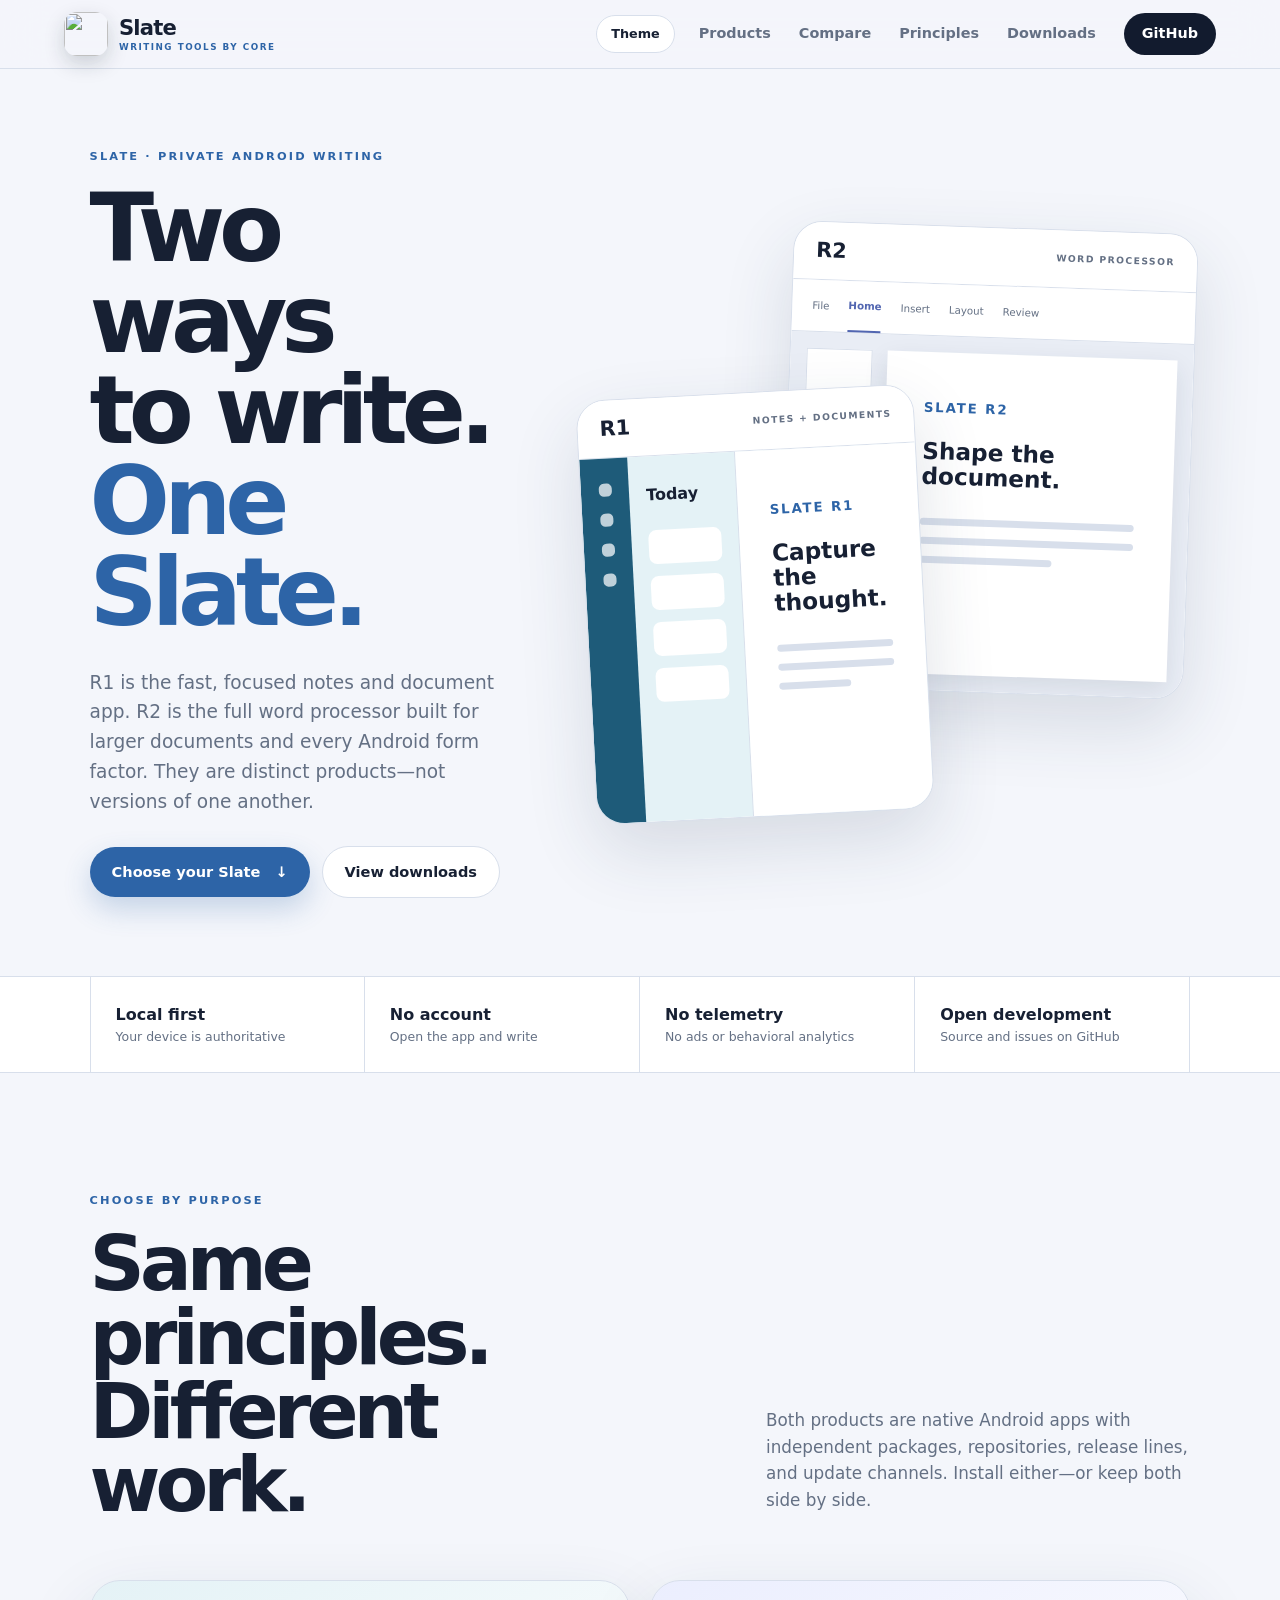
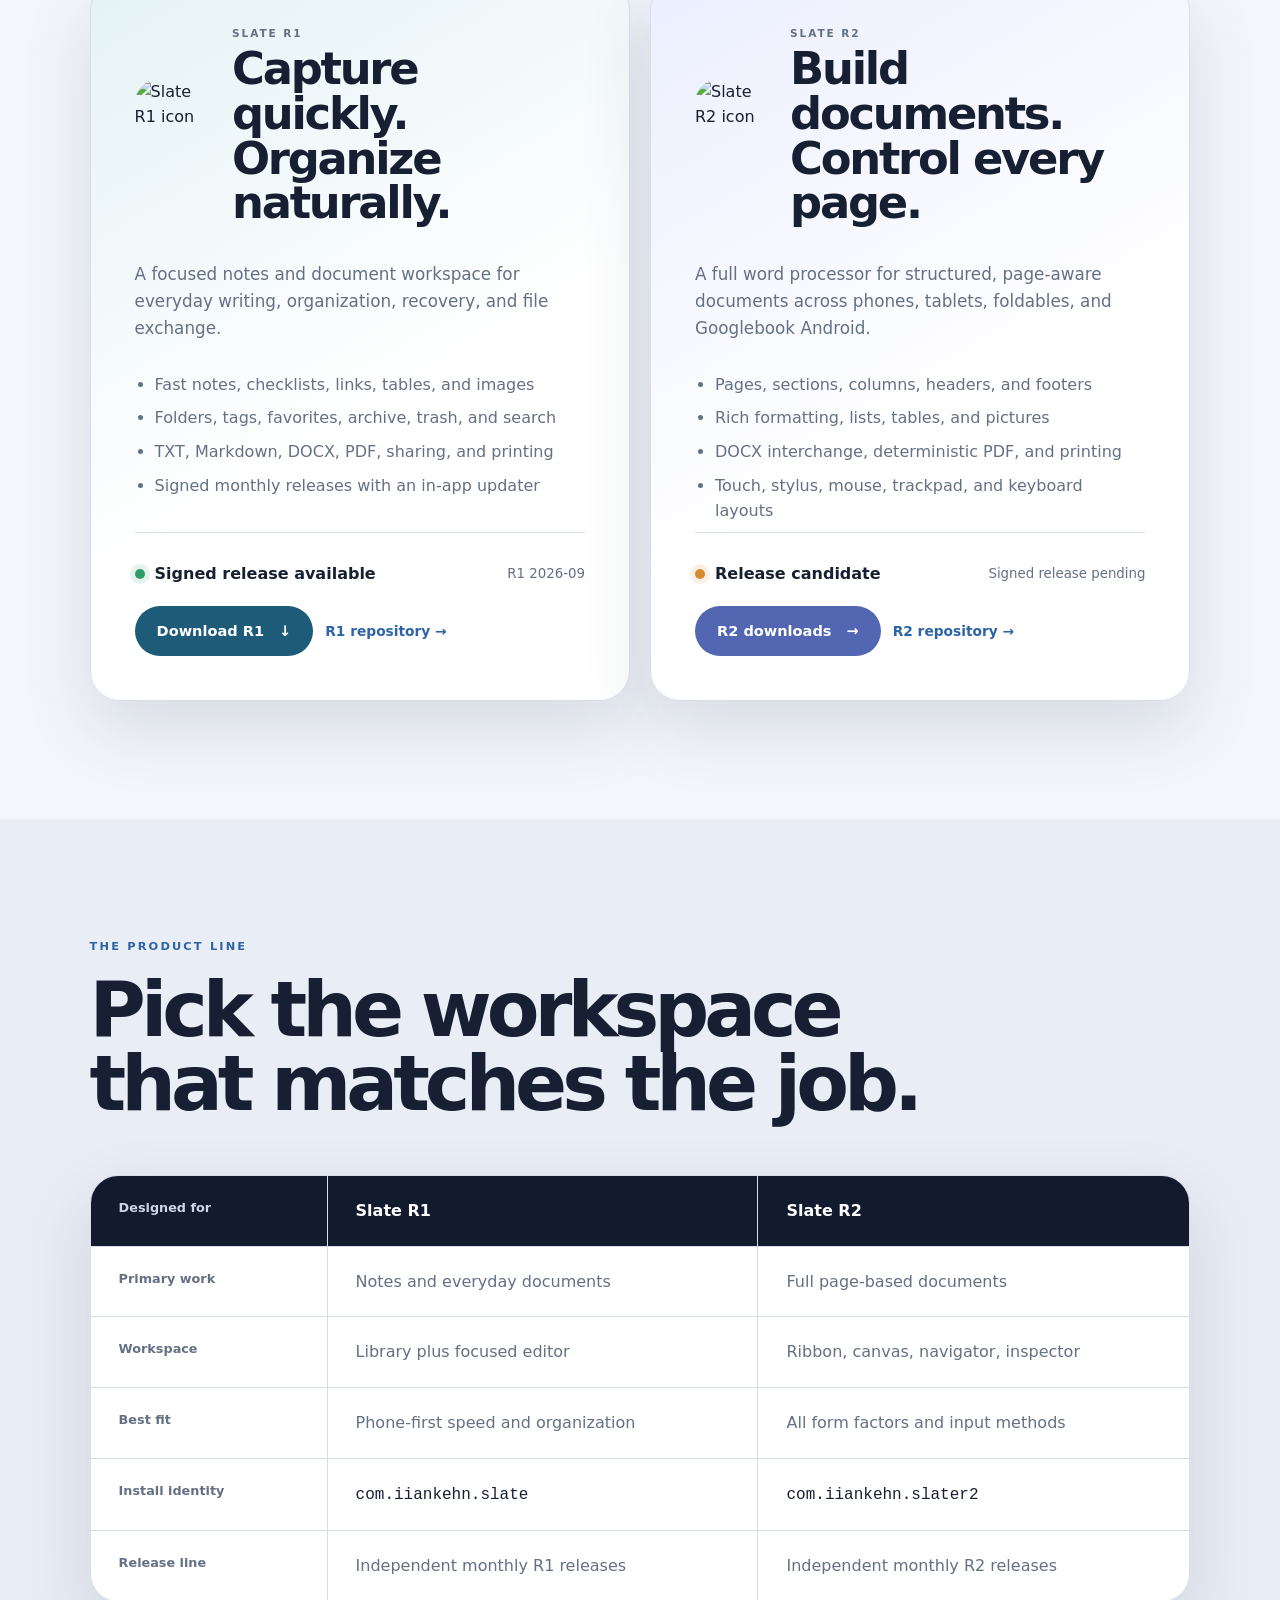
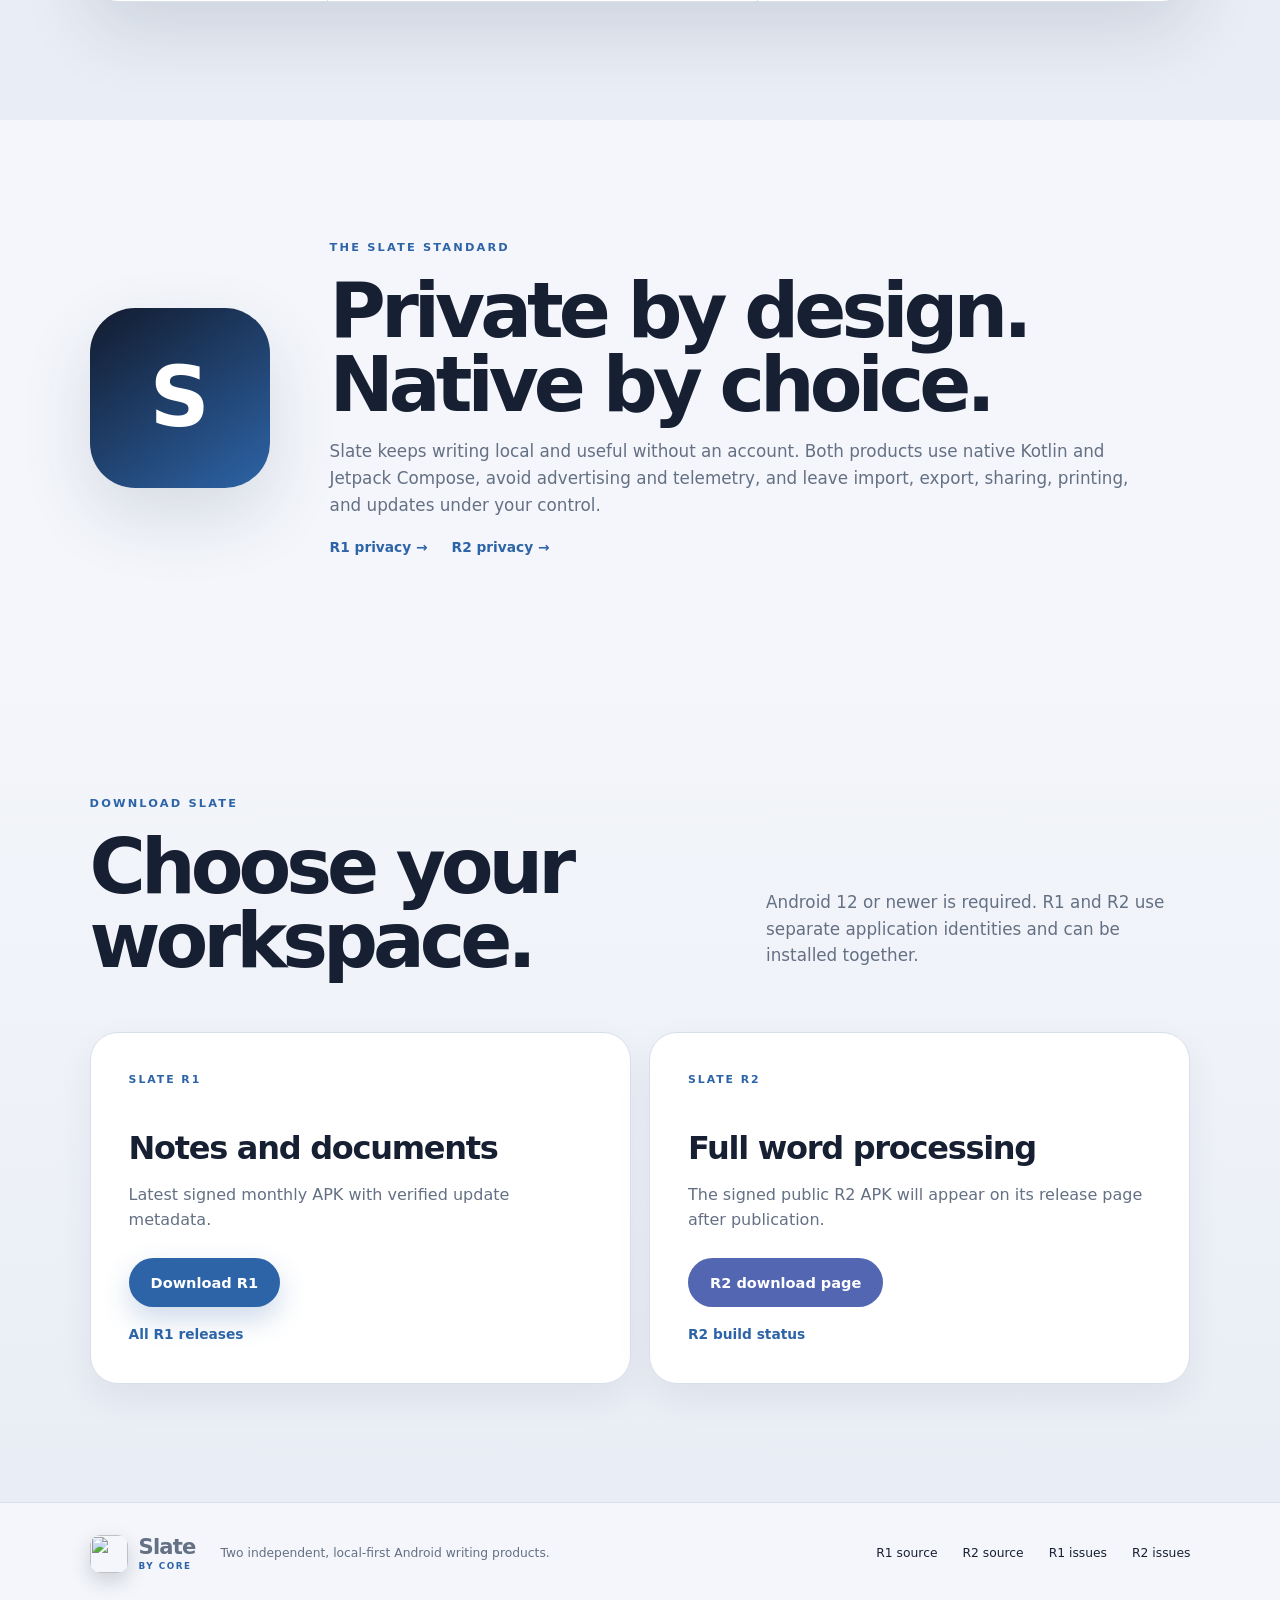
==== docs/index.html @ 2261eeb5 "Unify Slate R1 and R2 product website" ====
<!doctype html>
<html lang="en">
<head>
  <meta charset="utf-8">
  <meta name="viewport" content="width=device-width, initial-scale=1">
  <meta name="theme-color" content="#f4f6fb">
  <meta name="description" content="Slate by CORE — two private, local-first Android writing products: R1 for fast notes and documents, R2 for full word processing.">
  <title>Slate by CORE — R1 and R2</title>
  <link rel="icon" href="https://raw.githubusercontent.com/iiankehn/slate-android/main/app/src/main/res/drawable-nodpi/ic_launcher_art.webp">
  <link rel="stylesheet" href="styles.css">
</head>
<body>
  <header class="site-header">
    <a class="brand" href="#top" aria-label="Slate home">
      <img class="brand-icon" src="https://raw.githubusercontent.com/iiankehn/slate-android/main/app/src/main/res/drawable-nodpi/ic_launcher_art.webp" alt="" width="44" height="44">
      <span><strong>Slate</strong><small>WRITING TOOLS BY CORE</small></span>
    </a>
    <div class="header-actions">
      <button class="theme-button" type="button" aria-label="Change color theme">Theme</button>
      <button class="menu-button" type="button" aria-expanded="false" aria-controls="site-nav">Menu</button>
    </div>
    <nav id="site-nav" aria-label="Primary navigation">
      <a href="#products">Products</a>
      <a href="#compare">Compare</a>
      <a href="#principles">Principles</a>
      <a href="#downloads">Downloads</a>
      <a class="nav-repo" href="https://github.com/iiankehn">GitHub</a>
    </nav>
  </header>

  <main id="top">
    <section class="hero">
      <div class="hero-copy">
        <p class="eyebrow">SLATE · PRIVATE ANDROID WRITING</p>
        <h1>Two ways<br>to write.<br><span>One Slate.</span></h1>
        <p class="lede">R1 is the fast, focused notes and document app. R2 is the full word processor built for larger documents and every Android form factor. They are distinct products—not versions of one another.</p>
        <div class="actions">
          <a class="button primary" href="#products">Choose your Slate <span>↓</span></a>
          <a class="button secondary" href="#downloads">View downloads</a>
        </div>
      </div>
      <div class="family-art" aria-label="Slate R1 and R2 product family">
        <article class="product-preview preview-r1">
          <div class="preview-top"><span>R1</span><small>NOTES + DOCUMENTS</small></div>
          <div class="r1-window">
            <div class="r1-rail"><i></i><i></i><i></i><i></i></div>
            <div class="r1-list"><b>Today</b><span></span><span></span><span></span><span></span></div>
            <div class="r1-note"><small>SLATE R1</small><h2>Capture the thought.</h2><p></p><p></p><p class="short"></p></div>
          </div>
          <img src="https://raw.githubusercontent.com/iiankehn/slate-android/main/app/src/main/res/drawable-nodpi/ic_launcher_art.webp" alt="">
        </article>
        <article class="product-preview preview-r2">
          <div class="preview-top"><span>R2</span><small>WORD PROCESSOR</small></div>
          <div class="r2-window">
            <div class="ribbon"><span>File</span><b>Home</b><span>Insert</span><span>Layout</span><span>Review</span></div>
            <div class="r2-workspace"><aside><i></i><i></i></aside><div class="paper"><small>SLATE R2</small><h2>Shape the document.</h2><p></p><p></p><p class="short"></p></div></div>
          </div>
          <img src="https://raw.githubusercontent.com/iiankehn/slate-r2-android/main/app/src/main/res/drawable-nodpi/ic_launcher_art.webp" alt="">
        </article>
      </div>
    </section>

    <section class="family-strip" aria-label="Shared Slate principles">
      <div><strong>Local first</strong><span>Your device is authoritative</span></div>
      <div><strong>No account</strong><span>Open the app and write</span></div>
      <div><strong>No telemetry</strong><span>No ads or behavioral analytics</span></div>
      <div><strong>Open development</strong><span>Source and issues on GitHub</span></div>
    </section>

    <section class="section products" id="products">
      <div class="section-heading">
        <div><p class="eyebrow">CHOOSE BY PURPOSE</p><h2>Same principles.<br>Different work.</h2></div>
        <p>Both products are native Android apps with independent packages, repositories, release lines, and update channels. Install either—or keep both side by side.</p>
      </div>

      <div class="product-grid">
        <article class="product-card r1-card">
          <div class="product-card-head">
            <img src="https://raw.githubusercontent.com/iiankehn/slate-android/main/app/src/main/res/drawable-nodpi/ic_launcher_art.webp" alt="Slate R1 icon">
            <div><p class="product-code">SLATE R1</p><h3>Capture quickly.<br>Organize naturally.</h3></div>
          </div>
          <p class="product-summary">A focused notes and document workspace for everyday writing, organization, recovery, and file exchange.</p>
          <ul>
            <li>Fast notes, checklists, links, tables, and images</li>
            <li>Folders, tags, favorites, archive, trash, and search</li>
            <li>TXT, Markdown, DOCX, PDF, sharing, and printing</li>
            <li>Signed monthly releases with an in-app updater</li>
          </ul>
          <div class="product-status"><span class="status-dot live"></span><strong data-product="r1" data-release-status>Signed release available</strong><small data-product="r1" data-release-version>R1 2026-09</small></div>
          <div class="card-actions">
            <a class="button product-button" data-product="r1" data-release-link href="https://github.com/iiankehn/slate-android/releases/download/r1-2026-09/Slate-R1-2026-09.apk">Download R1 <span>↓</span></a>
            <a class="repo-link" href="https://github.com/iiankehn/slate-android">R1 repository →</a>
          </div>
        </article>

        <article class="product-card r2-card">
          <div class="product-card-head">
            <img src="https://raw.githubusercontent.com/iiankehn/slate-r2-android/main/app/src/main/res/drawable-nodpi/ic_launcher_art.webp" alt="Slate R2 icon">
            <div><p class="product-code">SLATE R2</p><h3>Build documents.<br>Control every page.</h3></div>
          </div>
          <p class="product-summary">A full word processor for structured, page-aware documents across phones, tablets, foldables, and Googlebook Android.</p>
          <ul>
            <li>Pages, sections, columns, headers, and footers</li>
            <li>Rich formatting, lists, tables, and pictures</li>
            <li>DOCX interchange, deterministic PDF, and printing</li>
            <li>Touch, stylus, mouse, trackpad, and keyboard layouts</li>
          </ul>
          <div class="product-status"><span class="status-dot pending"></span><strong data-product="r2" data-release-status>Release candidate</strong><small data-product="r2" data-release-version>Signed release pending</small></div>
          <div class="card-actions">
            <a class="button product-button" data-product="r2" data-release-link href="https://github.com/iiankehn/slate-r2-android/releases">R2 downloads <span>→</span></a>
            <a class="repo-link" href="https://github.com/iiankehn/slate-r2-android">R2 repository →</a>
          </div>
        </article>
      </div>
    </section>

    <section class="section comparison" id="compare">
      <p class="eyebrow">THE PRODUCT LINE</p>
      <h2>Pick the workspace<br>that matches the job.</h2>
      <div class="comparison-table" role="table" aria-label="Compare Slate R1 and R2">
        <div class="comparison-row comparison-head" role="row"><span role="columnheader">Designed for</span><strong role="columnheader">Slate R1</strong><strong role="columnheader">Slate R2</strong></div>
        <div class="comparison-row" role="row"><span role="rowheader">Primary work</span><p>Notes and everyday documents</p><p>Full page-based documents</p></div>
        <div class="comparison-row" role="row"><span role="rowheader">Workspace</span><p>Library plus focused editor</p><p>Ribbon, canvas, navigator, inspector</p></div>
        <div class="comparison-row" role="row"><span role="rowheader">Best fit</span><p>Phone-first speed and organization</p><p>All form factors and input methods</p></div>
        <div class="comparison-row" role="row"><span role="rowheader">Install identity</span><p><code>com.iiankehn.slate</code></p><p><code>com.iiankehn.slater2</code></p></div>
        <div class="comparison-row" role="row"><span role="rowheader">Release line</span><p>Independent monthly R1 releases</p><p>Independent monthly R2 releases</p></div>
      </div>
    </section>

    <section class="section principles" id="principles">
      <div class="principle-mark">S</div>
      <div>
        <p class="eyebrow">THE SLATE STANDARD</p>
        <h2>Private by design.<br>Native by choice.</h2>
        <p>Slate keeps writing local and useful without an account. Both products use native Kotlin and Jetpack Compose, avoid advertising and telemetry, and leave import, export, sharing, printing, and updates under your control.</p>
        <div class="principle-links">
          <a href="https://github.com/iiankehn/slate-android/blob/main/docs/PRIVACY.md">R1 privacy →</a>
          <a href="https://github.com/iiankehn/slate-r2-android/blob/main/docs/PRIVACY.md">R2 privacy →</a>
        </div>
      </div>
    </section>

    <section class="section downloads" id="downloads">
      <div class="section-heading">
        <div><p class="eyebrow">DOWNLOAD SLATE</p><h2>Choose your workspace.</h2></div>
        <p>Android 12 or newer is required. R1 and R2 use separate application identities and can be installed together.</p>
      </div>
      <div class="download-grid">
        <article>
          <span class="download-label">SLATE R1</span>
          <h3>Notes and documents</h3>
          <p data-product="r1" data-download-copy>Latest signed monthly APK with verified update metadata.</p>
          <a class="button primary" data-product="r1" data-release-link href="https://github.com/iiankehn/slate-android/releases/download/r1-2026-09/Slate-R1-2026-09.apk">Download R1</a>
          <a class="small-link" href="https://github.com/iiankehn/slate-android/releases">All R1 releases</a>
        </article>
        <article>
          <span class="download-label">SLATE R2</span>
          <h3>Full word processing</h3>
          <p data-product="r2" data-download-copy>The signed public R2 APK will appear on its release page after publication.</p>
          <a class="button r2-button" data-product="r2" data-release-link href="https://github.com/iiankehn/slate-r2-android/releases">R2 download page</a>
          <a class="small-link" href="https://github.com/iiankehn/slate-r2-android/actions">R2 build status</a>
        </article>
      </div>
    </section>
  </main>

  <footer>
    <a class="brand" href="#top"><img class="brand-icon small" src="https://raw.githubusercontent.com/iiankehn/slate-android/main/app/src/main/res/drawable-nodpi/ic_launcher_art.webp" alt="" width="38" height="38"><span><strong>Slate</strong><small>BY CORE</small></span></a>
    <p>Two independent, local-first Android writing products.</p>
    <a href="https://github.com/iiankehn/slate-android">R1 source</a>
    <a href="https://github.com/iiankehn/slate-r2-android">R2 source</a>
    <a href="https://github.com/iiankehn/slate-android/issues/new/choose">R1 issues</a>
    <a href="https://github.com/iiankehn/slate-r2-android/issues/new/choose">R2 issues</a>
  </footer>
  <script src="script.js"></script>
</body>
</html>
---- docs/styles.css ----
:root {
  color-scheme: light dark;
  --navy: #121b2e; --blue: #2d64a7; --blue-strong: #164d8b;
  --r1: #1e5b79; --r1-soft: #e4f2f6; --r2: #5266b1; --r2-soft: #ebeefe;
  --paper: #ffffff; --surface: #f4f6fb; --surface-2: #e9edf5;
  --ink: #172033; --muted: #647084; --line: #d8dfeb;
  --header: rgba(244, 246, 251, .9); --shadow: 0 28px 70px rgba(35, 54, 88, .14);
}
:root[data-theme="dark"] {
  --r1-soft: #152b35; --r2-soft: #202640; --paper: #171c25; --surface: #0f141d;
  --surface-2: #1d2430; --ink: #f3f6fb; --muted: #adb7c7; --line: #303a4a;
  --header: rgba(15, 20, 29, .9); --shadow: 0 28px 70px rgba(0, 0, 0, .4);
}
:root[data-theme="light"] { color-scheme: light }
:root[data-theme="dark"] { color-scheme: dark }
* { box-sizing: border-box }
html { scroll-behavior: smooth }
body { margin: 0; background: var(--surface); color: var(--ink); font: 16px/1.6 Inter, ui-sans-serif, system-ui, -apple-system, BlinkMacSystemFont, "Segoe UI", sans-serif }
a { color: inherit; text-decoration: none }
button, a { -webkit-tap-highlight-color: transparent }
.site-header { position: sticky; top: 0; z-index: 20; display: flex; align-items: center; justify-content: space-between; padding: 12px clamp(20px, 5vw, 76px); background: var(--header); border-bottom: 1px solid var(--line); backdrop-filter: blur(20px) }
.brand { display: flex; align-items: center; gap: 11px }
.brand span { display: flex; flex-direction: column; line-height: 1 }
.brand strong { font-size: 1.32rem; letter-spacing: -.04em }
.brand small { margin-top: 5px; color: var(--blue); font-size: .55rem; font-weight: 900; letter-spacing: .17em }
.brand-icon { width: 44px; height: 44px; object-fit: cover; border-radius: 13px; box-shadow: 0 8px 20px rgba(20, 32, 51, .18) }
.brand-icon.small { width: 38px; height: 38px; border-radius: 11px }
.site-header nav { display: flex; align-items: center; gap: 28px; color: var(--muted); font-size: .9rem; font-weight: 700 }
.site-header nav a:hover { color: var(--blue) }
.nav-repo { padding: 9px 18px; border-radius: 999px; background: var(--navy); color: #fff !important }
.header-actions { display: flex; gap: 8px; margin-left: auto; margin-right: 24px }
.menu-button, .theme-button { border: 1px solid var(--line); border-radius: 999px; background: var(--paper); color: var(--ink); padding: 8px 14px; font: inherit; font-size: .8rem; font-weight: 750 }
.menu-button { display: none }

.hero { min-height: 760px; display: grid; grid-template-columns: .82fr 1.18fr; align-items: center; gap: 6vw; padding: 78px clamp(24px, 7vw, 110px); overflow: hidden }
.eyebrow { margin: 0 0 18px; color: var(--blue); font-size: .71rem; font-weight: 900; letter-spacing: .19em }
.hero h1, .section h2 { margin: 0; line-height: .96; letter-spacing: -.065em }
.hero h1 { font-size: clamp(4rem, 7.4vw, 7.5rem) }
.hero h1 span { color: var(--blue) }
.lede { max-width: 650px; margin: 30px 0; color: var(--muted); font-size: clamp(1.04rem, 1.45vw, 1.25rem) }
.actions, .card-actions { display: flex; flex-wrap: wrap; align-items: center; gap: 12px }
.button { display: inline-flex; align-items: center; justify-content: center; gap: 15px; border-radius: 999px; padding: 13px 22px; font-size: .91rem; font-weight: 850; transition: .2s ease }
.primary { background: var(--blue); color: #fff; box-shadow: 0 12px 28px rgba(45, 100, 167, .24) }
.primary:hover { background: var(--blue-strong); transform: translateY(-1px) }
.secondary { border: 1px solid var(--line); background: var(--paper) }

.family-art { position: relative; min-height: 590px }
.product-preview { position: absolute; overflow: hidden; border: 1px solid var(--line); border-radius: 29px; background: var(--paper); box-shadow: var(--shadow) }
.product-preview > img { position: absolute; right: 20px; bottom: 18px; width: 84px; border-radius: 21px; filter: drop-shadow(0 14px 18px rgba(20, 34, 57, .24)) }
.preview-r1 { z-index: 2; left: 0; bottom: 0; width: 56%; height: 72%; transform: rotate(-3deg) }
.preview-r2 { z-index: 1; top: 0; right: 0; width: 67%; height: 79%; transform: rotate(2deg) }
.preview-top { height: 58px; display: flex; align-items: center; justify-content: space-between; padding: 0 22px; border-bottom: 1px solid var(--line); background: var(--paper) }
.preview-top span { font-size: 1.3rem; font-weight: 900 }
.preview-top small { color: var(--muted); font-size: .58rem; font-weight: 900; letter-spacing: .15em }
.r1-window { height: calc(100% - 58px); display: grid; grid-template-columns: 48px 32% 1fr; background: var(--r1-soft) }
.r1-rail { display: flex; flex-direction: column; align-items: center; gap: 17px; padding-top: 25px; background: var(--r1) }
.r1-rail i { width: 13px; height: 13px; border-radius: 5px; background: rgba(255,255,255,.72) }
.r1-list { padding: 26px 17px; border-right: 1px solid var(--line) }
.r1-list b { display: block; margin-bottom: 22px }
.r1-list span, .r1-note p, .paper p { display: block; height: 7px; margin: 12px 0; border-radius: 8px; background: var(--line) }
.r1-list span { height: 34px; background: var(--paper) }
.r1-note { padding: 46px 32px; background: var(--paper) }
.r1-note small, .paper small { color: var(--blue); font-weight: 900; letter-spacing: .14em }
.r1-note h2, .paper h2 { margin: 18px 0 30px; font-size: 1.45rem; line-height: 1.08 }
.r1-note p.short, .paper p.short { width: 62% }
.r2-window { height: calc(100% - 58px); background: var(--surface-2) }
.ribbon { height: 52px; display: flex; align-items: center; gap: 19px; padding: 0 20px; border-bottom: 1px solid var(--line); background: var(--paper); color: var(--muted); font-size: .64rem }
.ribbon b { padding: 16px 0; border-bottom: 2px solid var(--r2); color: var(--r2) }
.r2-workspace { height: calc(100% - 52px); display: grid; grid-template-columns: 66px 1fr; gap: 15px; padding: 16px }
.r2-workspace aside { display: flex; flex-direction: column; gap: 9px }
.r2-workspace aside i { height: 72px; border: 1px solid var(--line); background: var(--paper) }
.paper { padding: 42px 38px; background: var(--paper); box-shadow: 0 9px 24px rgba(31, 47, 73, .1) }

.family-strip { display: grid; grid-template-columns: repeat(4, 1fr); padding: 0 clamp(24px, 7vw, 110px); border-block: 1px solid var(--line); background: var(--paper) }
.family-strip div { display: flex; flex-direction: column; padding: 25px; border-right: 1px solid var(--line) }
.family-strip div:first-child { border-left: 1px solid var(--line) }
.family-strip span { color: var(--muted); font-size: .78rem }
.section { padding: 118px clamp(24px, 7vw, 110px) }
.section h2 { font-size: clamp(3rem, 6vw, 5.8rem) }
.section-heading { display: grid; grid-template-columns: 1.15fr .85fr; align-items: end; gap: 8vw }
.section-heading > p { max-width: 620px; margin: 0 0 8px; color: var(--muted); font-size: 1.05rem }

.product-grid { display: grid; grid-template-columns: repeat(2, 1fr); gap: 20px; margin-top: 58px }
.product-card { display: flex; min-height: 670px; flex-direction: column; padding: clamp(28px, 4vw, 44px); border: 1px solid var(--line); border-radius: 30px; box-shadow: var(--shadow) }
.r1-card { background: linear-gradient(150deg, var(--r1-soft), var(--paper) 58%) }
.r2-card { background: linear-gradient(150deg, var(--r2-soft), var(--paper) 58%) }
.product-card-head { display: flex; align-items: center; gap: 22px }
.product-card-head img { width: 94px; height: 94px; border-radius: 24px }
.product-code { margin: 0 0 5px; color: var(--muted); font-size: .66rem; font-weight: 900; letter-spacing: .18em }
.product-card h3 { margin: 0; font-size: clamp(2rem, 3.5vw, 3.45rem); line-height: 1; letter-spacing: -.05em }
.product-summary { max-width: 630px; margin: 35px 0 22px; color: var(--muted); font-size: 1.05rem }
.product-card ul { margin: 0; padding-left: 20px; color: var(--muted) }
.product-card li { margin: 8px 0 }
.product-status { display: grid; grid-template-columns: auto 1fr auto; align-items: center; gap: 10px; margin-top: auto; padding: 28px 0 20px; border-top: 1px solid var(--line) }
.product-status small { color: var(--muted) }
.status-dot { width: 10px; height: 10px; border-radius: 50% }
.status-dot.live { background: #2f9b69; box-shadow: 0 0 0 5px rgba(47,155,105,.12) }
.status-dot.pending { background: #d58a32; box-shadow: 0 0 0 5px rgba(213,138,50,.12) }
.product-button { color: #fff }
.r1-card .product-button { background: var(--r1) }
.r2-card .product-button, .r2-button { background: var(--r2); color: #fff }
.repo-link, .small-link, .principle-links a { color: var(--blue); font-size: .86rem; font-weight: 800 }

.comparison { background: var(--surface-2) }
.comparison-table { margin-top: 55px; border: 1px solid var(--line); border-radius: 28px; overflow: hidden; background: var(--paper); box-shadow: var(--shadow) }
.comparison-row { display: grid; grid-template-columns: .55fr 1fr 1fr; border-bottom: 1px solid var(--line) }
.comparison-row:last-child { border-bottom: 0 }
.comparison-row > * { margin: 0; padding: 22px 28px; border-right: 1px solid var(--line) }
.comparison-row > *:last-child { border-right: 0 }
.comparison-row > span { color: var(--muted); font-size: .8rem; font-weight: 850 }
.comparison-row p { color: var(--muted) }
.comparison-head { background: var(--navy); color: #fff }
.comparison-head > span { color: #cbd5e5 }
.comparison-row code { overflow-wrap: anywhere; color: var(--ink) }

.principles { display: grid; grid-template-columns: auto 1fr; align-items: center; gap: 60px }
.principle-mark { display: grid; width: 180px; aspect-ratio: 1; place-items: center; border-radius: 45px; background: linear-gradient(145deg, var(--navy), var(--blue)); color: #fff; font-size: 5.2rem; font-weight: 900; box-shadow: var(--shadow) }
.principles p:not(.eyebrow) { max-width: 800px; color: var(--muted); font-size: 1.05rem }
.principle-links { display: flex; flex-wrap: wrap; gap: 24px }

.downloads { background: linear-gradient(180deg, transparent, var(--surface-2)) }
.download-grid { display: grid; grid-template-columns: repeat(2, 1fr); gap: 18px; margin-top: 55px }
.download-grid article { display: flex; min-height: 320px; flex-direction: column; align-items: flex-start; padding: 38px; border: 1px solid var(--line); border-radius: 28px; background: var(--paper); box-shadow: 0 15px 35px rgba(42,60,88,.07) }
.download-label { color: var(--blue); font-size: .68rem; font-weight: 900; letter-spacing: .18em }
.download-grid h3 { margin: 34px 0 8px; font-size: 2rem; letter-spacing: -.04em }
.download-grid p { margin: 0 0 25px; color: var(--muted) }
.download-grid .small-link { margin-top: 16px }

footer { display: flex; align-items: center; gap: 25px; padding: 28px clamp(24px, 7vw, 110px); border-top: 1px solid var(--line); color: var(--muted); font-size: .77rem }
footer p { margin-right: auto }
footer > a:not(.brand) { color: var(--ink) }

@media (prefers-color-scheme: dark) {
  :root:not([data-theme="light"]) {
    --r1-soft: #152b35; --r2-soft: #202640; --paper: #171c25; --surface: #0f141d;
    --surface-2: #1d2430; --ink: #f3f6fb; --muted: #adb7c7; --line: #303a4a;
    --header: rgba(15, 20, 29, .9); --shadow: 0 28px 70px rgba(0, 0, 0, .4);
  }
}
@media (max-width: 980px) {
  .site-header nav { display: none; position: absolute; top: 76px; left: 16px; right: 16px; flex-direction: column; align-items: stretch; padding: 20px; border: 1px solid var(--line); border-radius: 20px; background: var(--paper); box-shadow: var(--shadow) }
  .site-header nav.open { display: flex }
  .menu-button { display: block }
  .header-actions { margin-right: 0 }
  .hero { grid-template-columns: 1fr }
  .family-art { min-height: 560px }
  .product-grid, .download-grid { grid-template-columns: 1fr }
  .section-heading { grid-template-columns: 1fr; align-items: start }
  .family-strip { grid-template-columns: repeat(2, 1fr) }
  footer { flex-wrap: wrap }
  footer p { flex-basis: 100%; order: 2 }
}
@media (max-width: 620px) {
  .brand small { letter-spacing: .12em }
  .theme-button { display: none }
  .hero { min-height: auto; padding: 65px 21px 80px }
  .hero h1 { font-size: 4rem }
  .family-art { min-height: 500px; margin-top: 20px }
  .preview-r1 { width: 79%; height: 62% }
  .preview-r2 { width: 84%; height: 67% }
  .r1-window { grid-template-columns: 38px 1fr }
  .r1-note { display: none }
  .ribbon span:nth-of-type(n+3) { display: none }
  .family-strip { grid-template-columns: 1fr }
  .family-strip div, .family-strip div:first-child { border-left: 0; border-right: 0; border-bottom: 1px solid var(--line) }
  .section { padding: 84px 21px }
  .product-card { min-height: 700px; padding: 27px 23px }
  .product-card-head { align-items: flex-start; flex-direction: column }
  .product-card-head img { width: 78px; height: 78px; border-radius: 21px }
  .product-status { grid-template-columns: auto 1fr }
  .product-status small { grid-column: 2 }
  .comparison-table { overflow-x: auto }
  .comparison-row { min-width: 720px }
  .principles { grid-template-columns: 1fr }
  .principle-mark { width: 112px; border-radius: 29px; font-size: 3.5rem }
  footer { align-items: flex-start; flex-direction: column; gap: 13px }
  footer p { margin: 0 }
}
@media (prefers-reduced-motion: reduce) {
  html { scroll-behavior: auto }
  .button:hover { transform: none }
}
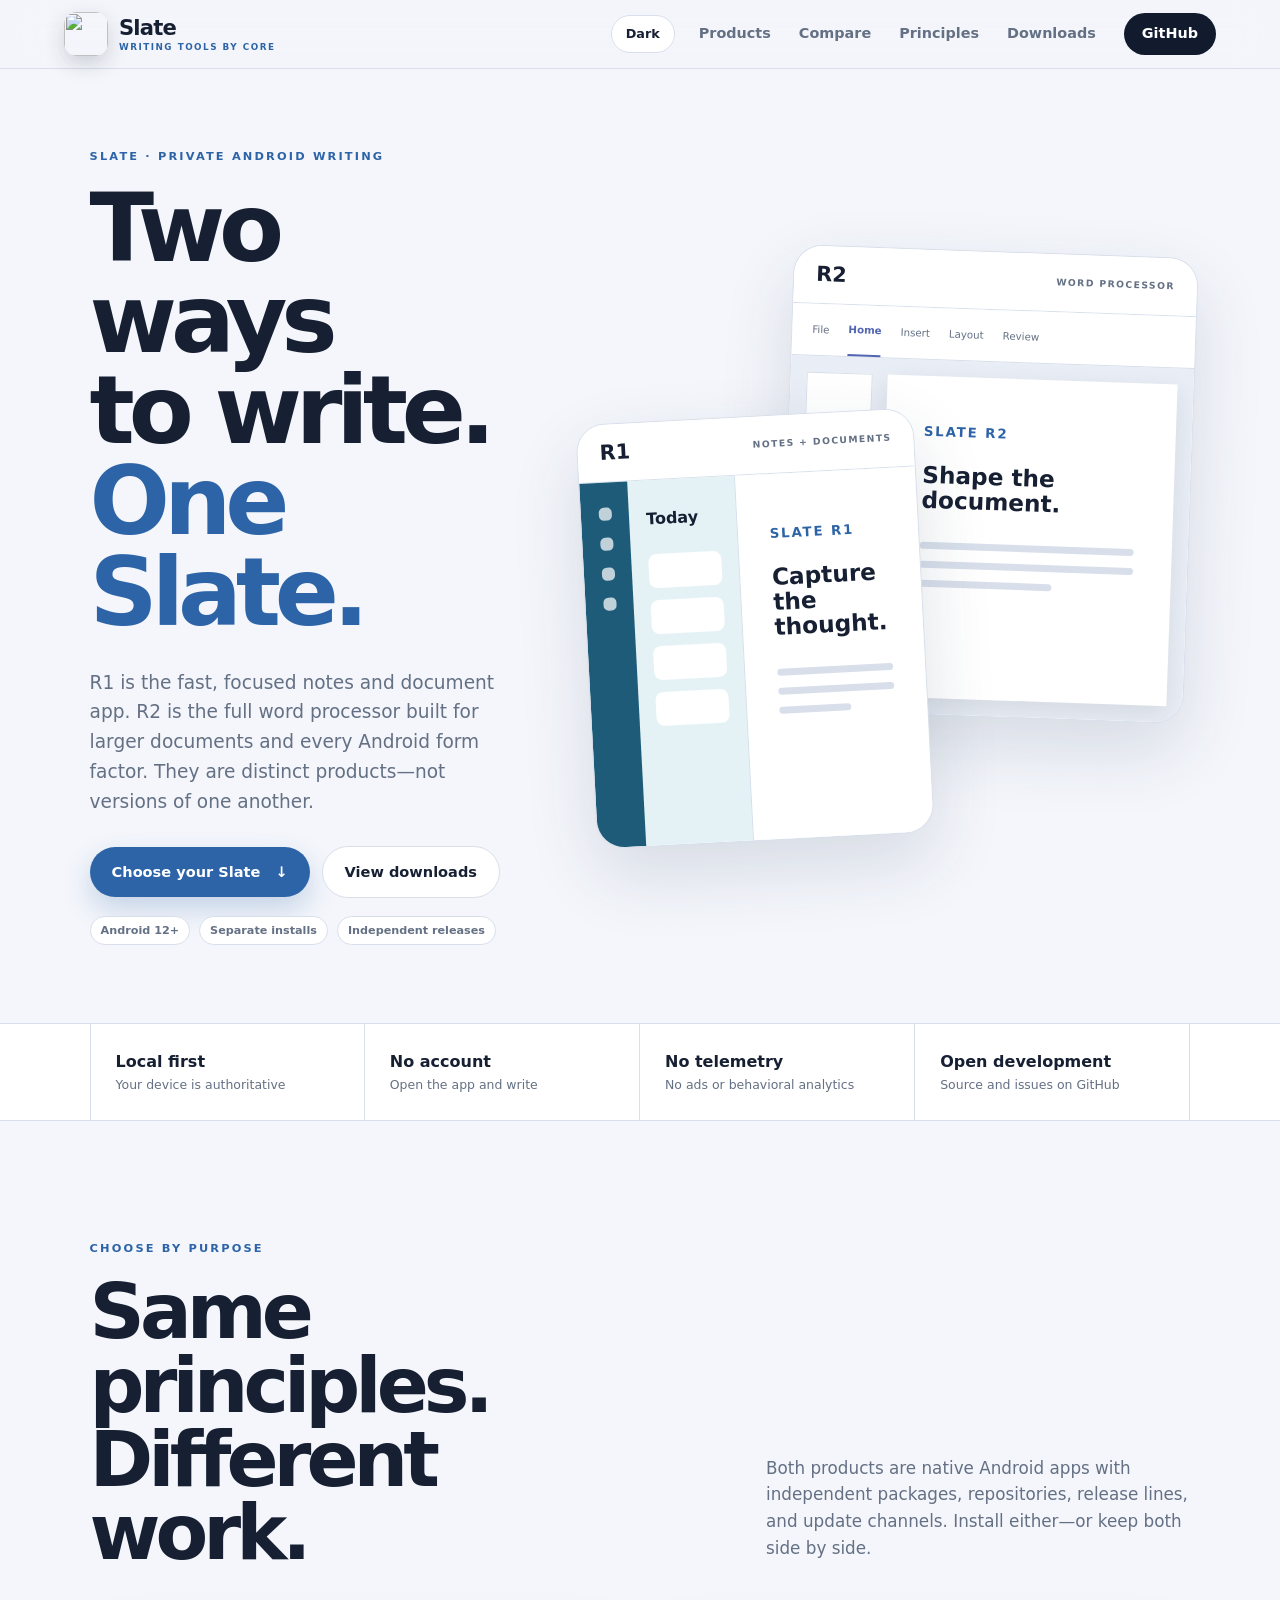
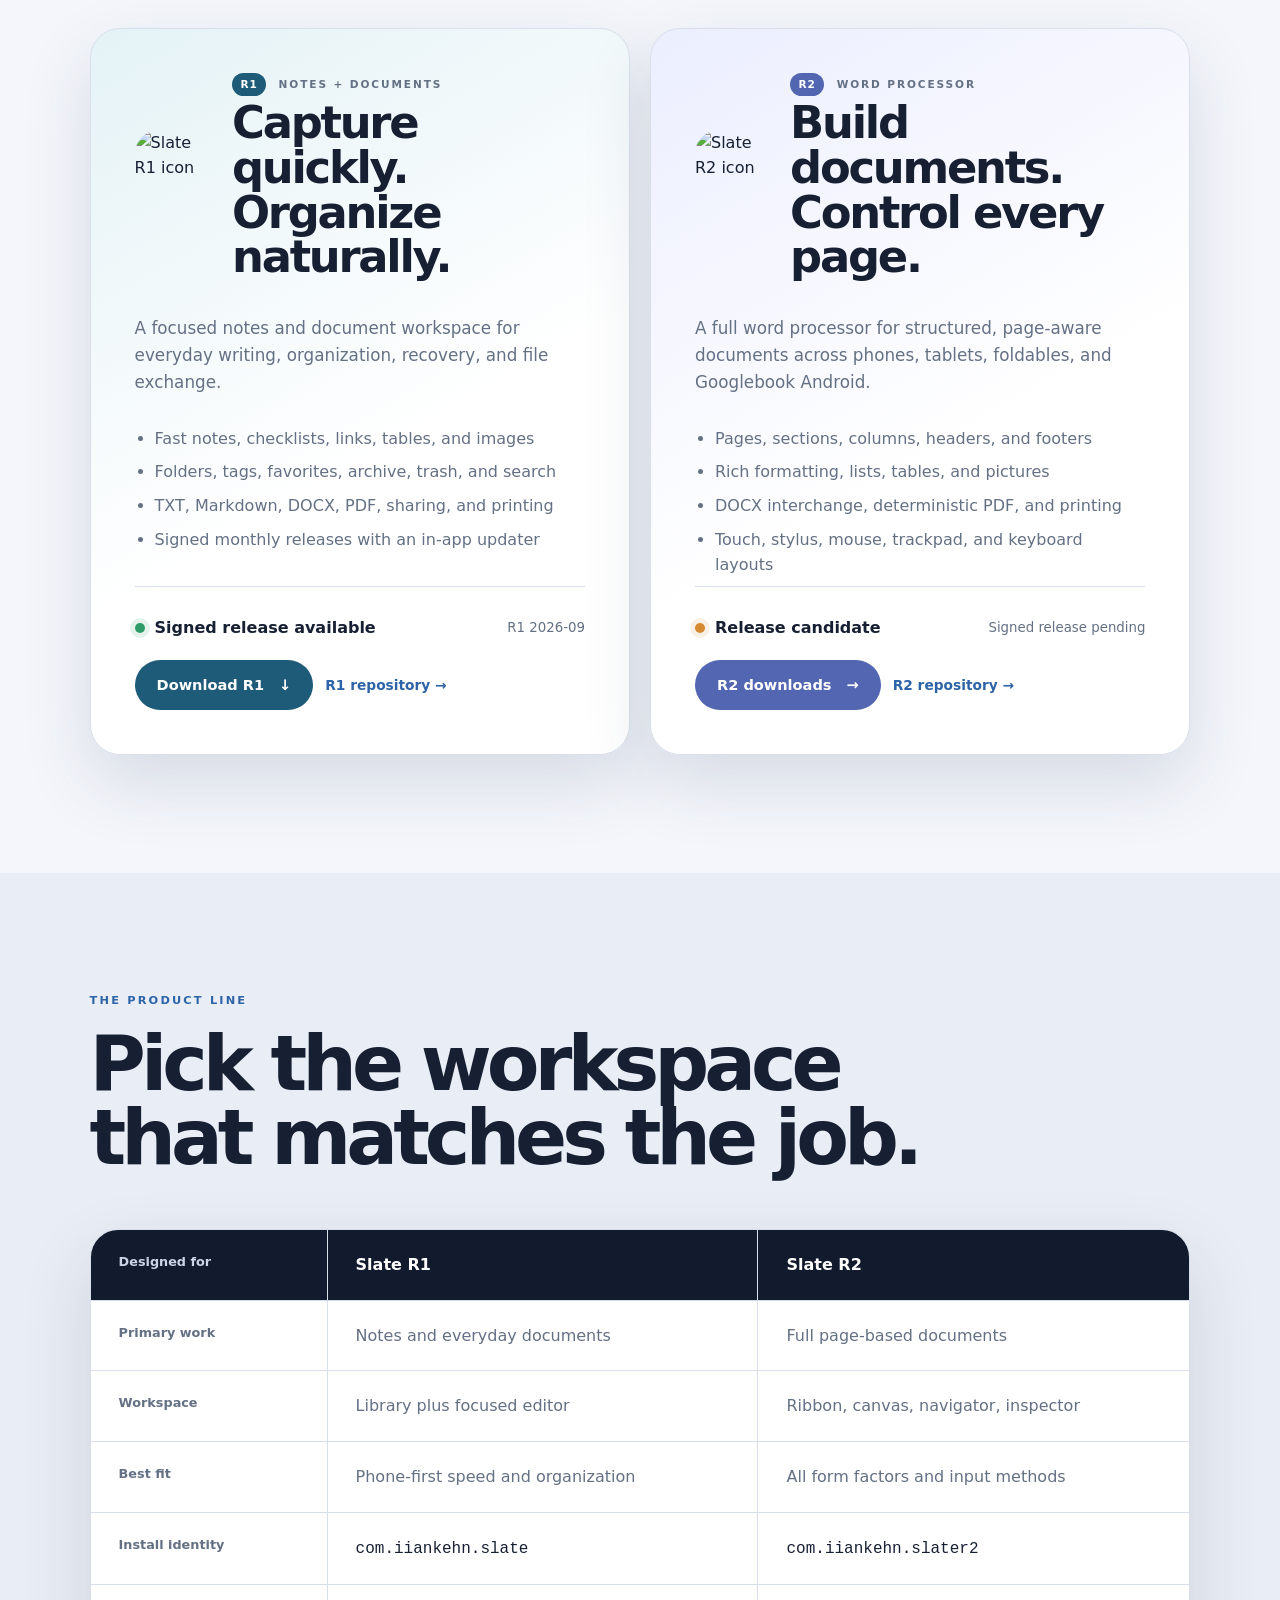
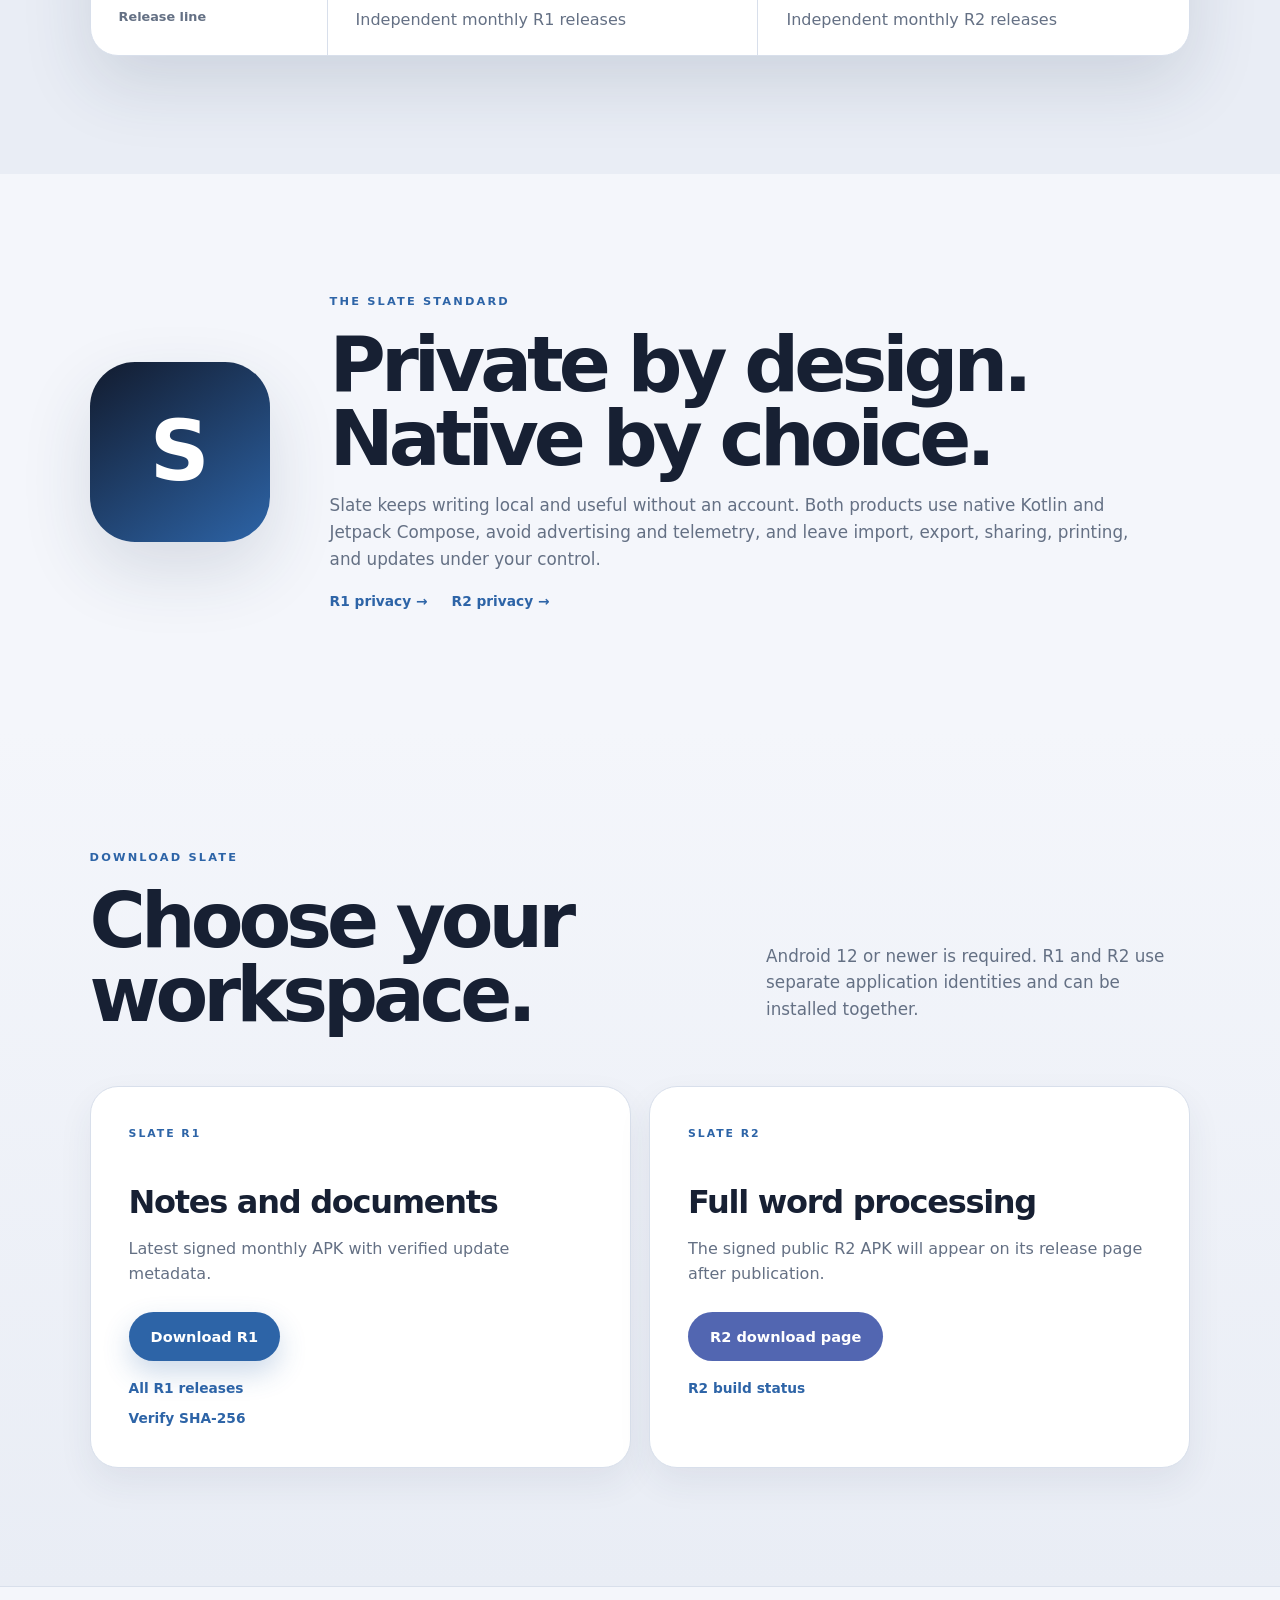
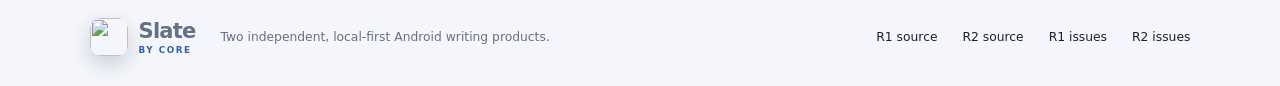
==== commit 808788f6: "Polish Slate family branding and discovery" ====
--- a/docs/index.html
+++ b/docs/index.html
@@ -5,11 +5,28 @@
   <meta name="viewport" content="width=device-width, initial-scale=1">
   <meta name="theme-color" content="#f4f6fb">
   <meta name="description" content="Slate by CORE — two private, local-first Android writing products: R1 for fast notes and documents, R2 for full word processing.">
+  <link rel="canonical" href="https://slate.iiankehn.com/">
+  <meta property="og:type" content="website">
+  <meta property="og:title" content="Slate by CORE — R1 and R2">
+  <meta property="og:description" content="Two private, local-first Android writing products. R1 for fast notes and documents; R2 for full word processing.">
+  <meta property="og:url" content="https://slate.iiankehn.com/">
+  <meta property="og:image" content="https://raw.githubusercontent.com/iiankehn/slate-android/main/app/src/main/res/drawable-nodpi/ic_launcher_art.webp">
+  <meta name="twitter:card" content="summary">
+  <meta name="twitter:title" content="Slate by CORE — R1 and R2">
+  <meta name="twitter:description" content="Choose the private Android writing workspace that fits the work.">
   <title>Slate by CORE — R1 and R2</title>
   <link rel="icon" href="https://raw.githubusercontent.com/iiankehn/slate-android/main/app/src/main/res/drawable-nodpi/ic_launcher_art.webp">
+  <link rel="apple-touch-icon" href="https://raw.githubusercontent.com/iiankehn/slate-android/main/app/src/main/res/drawable-nodpi/ic_launcher_art.webp">
   <link rel="stylesheet" href="styles.css">
+  <script type="application/ld+json">
+    {"@context":"https://schema.org","@graph":[
+      {"@type":"SoftwareApplication","name":"Slate R1","applicationCategory":"ProductivityApplication","operatingSystem":"Android 12 or newer","url":"https://slate.iiankehn.com/#products","downloadUrl":"https://github.com/iiankehn/slate-android/releases/latest","codeRepository":"https://github.com/iiankehn/slate-android","description":"A private, local-first notes and document app for Android."},
+      {"@type":"SoftwareApplication","name":"Slate R2","applicationCategory":"ProductivityApplication","operatingSystem":"Android 12 or newer","url":"https://slate.iiankehn.com/#products","downloadUrl":"https://github.com/iiankehn/slate-r2-android/releases","codeRepository":"https://github.com/iiankehn/slate-r2-android","description":"A private, local-first full word processor for Android form factors."}
+    ]}
+  </script>
 </head>
 <body>
+  <a class="skip-link" href="#content">Skip to content</a>
   <header class="site-header">
     <a class="brand" href="#top" aria-label="Slate home">
       <img class="brand-icon" src="https://raw.githubusercontent.com/iiankehn/slate-android/main/app/src/main/res/drawable-nodpi/ic_launcher_art.webp" alt="" width="44" height="44">
@@ -28,7 +45,8 @@
     </nav>
   </header>
 
-  <main id="top">
+  <main id="content">
+    <span id="top" aria-hidden="true"></span>
     <section class="hero">
       <div class="hero-copy">
         <p class="eyebrow">SLATE · PRIVATE ANDROID WRITING</p>
@@ -38,6 +56,7 @@
           <a class="button primary" href="#products">Choose your Slate <span>↓</span></a>
           <a class="button secondary" href="#downloads">View downloads</a>
         </div>
+        <div class="platform-line"><span>Android 12+</span><span>Separate installs</span><span>Independent releases</span></div>
       </div>
       <div class="family-art" aria-label="Slate R1 and R2 product family">
         <article class="product-preview preview-r1">
@@ -77,7 +96,7 @@
         <article class="product-card r1-card">
           <div class="product-card-head">
             <img src="https://raw.githubusercontent.com/iiankehn/slate-android/main/app/src/main/res/drawable-nodpi/ic_launcher_art.webp" alt="Slate R1 icon">
-            <div><p class="product-code">SLATE R1</p><h3>Capture quickly.<br>Organize naturally.</h3></div>
+            <div><p class="product-code"><span class="product-token r1-token">R1</span> NOTES + DOCUMENTS</p><h3>Capture quickly.<br>Organize naturally.</h3></div>
           </div>
           <p class="product-summary">A focused notes and document workspace for everyday writing, organization, recovery, and file exchange.</p>
           <ul>
@@ -86,7 +105,7 @@
             <li>TXT, Markdown, DOCX, PDF, sharing, and printing</li>
             <li>Signed monthly releases with an in-app updater</li>
           </ul>
-          <div class="product-status"><span class="status-dot live"></span><strong data-product="r1" data-release-status>Signed release available</strong><small data-product="r1" data-release-version>R1 2026-09</small></div>
+          <div class="product-status" aria-live="polite"><span class="status-dot live"></span><strong data-product="r1" data-release-status>Signed release available</strong><small data-product="r1" data-release-version>R1 2026-09</small></div>
           <div class="card-actions">
             <a class="button product-button" data-product="r1" data-release-link href="https://github.com/iiankehn/slate-android/releases/download/r1-2026-09/Slate-R1-2026-09.apk">Download R1 <span>↓</span></a>
             <a class="repo-link" href="https://github.com/iiankehn/slate-android">R1 repository →</a>
@@ -96,7 +115,7 @@
         <article class="product-card r2-card">
           <div class="product-card-head">
             <img src="https://raw.githubusercontent.com/iiankehn/slate-r2-android/main/app/src/main/res/drawable-nodpi/ic_launcher_art.webp" alt="Slate R2 icon">
-            <div><p class="product-code">SLATE R2</p><h3>Build documents.<br>Control every page.</h3></div>
+            <div><p class="product-code"><span class="product-token r2-token">R2</span> WORD PROCESSOR</p><h3>Build documents.<br>Control every page.</h3></div>
           </div>
           <p class="product-summary">A full word processor for structured, page-aware documents across phones, tablets, foldables, and Googlebook Android.</p>
           <ul>
@@ -105,7 +124,7 @@
             <li>DOCX interchange, deterministic PDF, and printing</li>
             <li>Touch, stylus, mouse, trackpad, and keyboard layouts</li>
           </ul>
-          <div class="product-status"><span class="status-dot pending"></span><strong data-product="r2" data-release-status>Release candidate</strong><small data-product="r2" data-release-version>Signed release pending</small></div>
+          <div class="product-status" aria-live="polite"><span class="status-dot pending"></span><strong data-product="r2" data-release-status>Release candidate</strong><small data-product="r2" data-release-version>Signed release pending</small></div>
           <div class="card-actions">
             <a class="button product-button" data-product="r2" data-release-link href="https://github.com/iiankehn/slate-r2-android/releases">R2 downloads <span>→</span></a>
             <a class="repo-link" href="https://github.com/iiankehn/slate-r2-android">R2 repository →</a>
@@ -152,6 +171,7 @@
           <p data-product="r1" data-download-copy>Latest signed monthly APK with verified update metadata.</p>
           <a class="button primary" data-product="r1" data-release-link href="https://github.com/iiankehn/slate-android/releases/download/r1-2026-09/Slate-R1-2026-09.apk">Download R1</a>
           <a class="small-link" href="https://github.com/iiankehn/slate-android/releases">All R1 releases</a>
+          <a class="small-link" data-product="r1" data-checksum-link href="https://github.com/iiankehn/slate-android/releases/download/r1-2026-09/Slate-R1-2026-09.apk.sha256">Verify SHA-256</a>
         </article>
         <article>
           <span class="download-label">SLATE R2</span>
--- a/docs/styles.css
+++ b/docs/styles.css
@@ -18,6 +18,9 @@
 body { margin: 0; background: var(--surface); color: var(--ink); font: 16px/1.6 Inter, ui-sans-serif, system-ui, -apple-system, BlinkMacSystemFont, "Segoe UI", sans-serif }
 a { color: inherit; text-decoration: none }
 button, a { -webkit-tap-highlight-color: transparent }
+.skip-link { position: fixed; top: 12px; left: 12px; z-index: 100; padding: 10px 16px; border-radius: 999px; background: var(--navy); color: #fff; font-weight: 800; transform: translateY(-150%); transition: transform .18s ease }
+.skip-link:focus { transform: translateY(0) }
+:focus-visible { outline: 3px solid #63a7ef; outline-offset: 4px }
 .site-header { position: sticky; top: 0; z-index: 20; display: flex; align-items: center; justify-content: space-between; padding: 12px clamp(20px, 5vw, 76px); background: var(--header); border-bottom: 1px solid var(--line); backdrop-filter: blur(20px) }
 .brand { display: flex; align-items: center; gap: 11px }
 .brand span { display: flex; flex-direction: column; line-height: 1 }
@@ -39,6 +42,8 @@
 .hero h1 span { color: var(--blue) }
 .lede { max-width: 650px; margin: 30px 0; color: var(--muted); font-size: clamp(1.04rem, 1.45vw, 1.25rem) }
 .actions, .card-actions { display: flex; flex-wrap: wrap; align-items: center; gap: 12px }
+.platform-line { display: flex; flex-wrap: wrap; gap: 9px; margin-top: 18px }
+.platform-line span { padding: 5px 10px; border: 1px solid var(--line); border-radius: 999px; background: var(--paper); color: var(--muted); font-size: .7rem; font-weight: 800 }
 .button { display: inline-flex; align-items: center; justify-content: center; gap: 15px; border-radius: 999px; padding: 13px 22px; font-size: .91rem; font-weight: 850; transition: .2s ease }
 .primary { background: var(--blue); color: #fff; box-shadow: 0 12px 28px rgba(45, 100, 167, .24) }
 .primary:hover { background: var(--blue-strong); transform: translateY(-1px) }
@@ -87,6 +92,9 @@
 .product-card-head { display: flex; align-items: center; gap: 22px }
 .product-card-head img { width: 94px; height: 94px; border-radius: 24px }
 .product-code { margin: 0 0 5px; color: var(--muted); font-size: .66rem; font-weight: 900; letter-spacing: .18em }
+.product-token { display: inline-flex; align-items: center; justify-content: center; min-width: 34px; margin-right: 7px; padding: 3px 7px; border-radius: 999px; color: #fff; letter-spacing: .08em }
+.r1-token { background: var(--r1) }
+.r2-token { background: var(--r2) }
 .product-card h3 { margin: 0; font-size: clamp(2rem, 3.5vw, 3.45rem); line-height: 1; letter-spacing: -.05em }
 .product-summary { max-width: 630px; margin: 35px 0 22px; color: var(--muted); font-size: 1.05rem }
 .product-card ul { margin: 0; padding-left: 20px; color: var(--muted) }
@@ -125,10 +133,15 @@
 .download-grid h3 { margin: 34px 0 8px; font-size: 2rem; letter-spacing: -.04em }
 .download-grid p { margin: 0 0 25px; color: var(--muted) }
 .download-grid .small-link { margin-top: 16px }
+.download-grid .small-link + .small-link { margin-top: 8px }
 
 footer { display: flex; align-items: center; gap: 25px; padding: 28px clamp(24px, 7vw, 110px); border-top: 1px solid var(--line); color: var(--muted); font-size: .77rem }
 footer p { margin-right: auto }
 footer > a:not(.brand) { color: var(--ink) }
+.not-found { min-height: 100vh; display: grid; align-content: center; justify-items: start; max-width: 820px; padding: clamp(32px, 8vw, 110px); margin: auto }
+.not-found img { margin-bottom: 28px; border-radius: 23px; box-shadow: var(--shadow) }
+.not-found h1 { margin: 0; font-size: clamp(3.5rem, 8vw, 7.8rem); line-height: .94; letter-spacing: -.065em }
+.not-found > p:not(.eyebrow) { max-width: 630px; margin: 28px 0; color: var(--muted); font-size: 1.08rem }
 
 @media (prefers-color-scheme: dark) {
   :root:not([data-theme="light"]) {
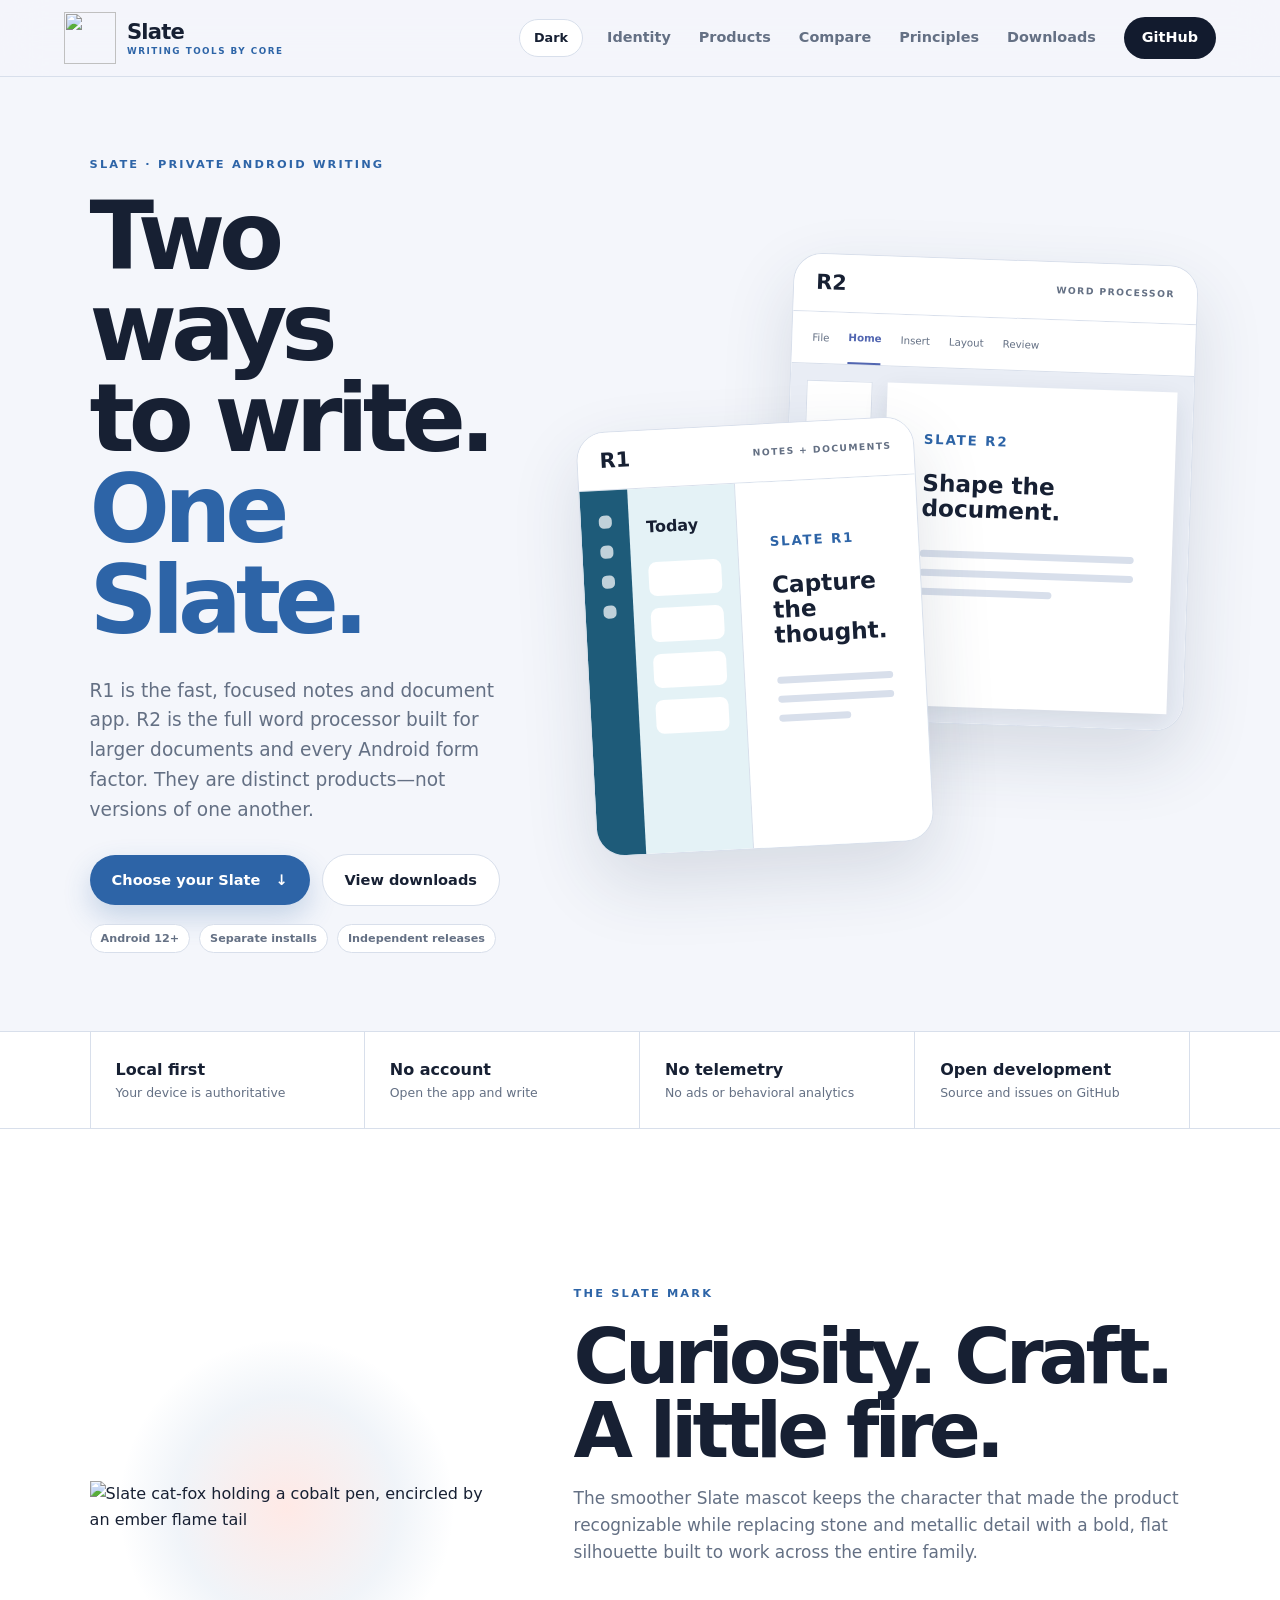
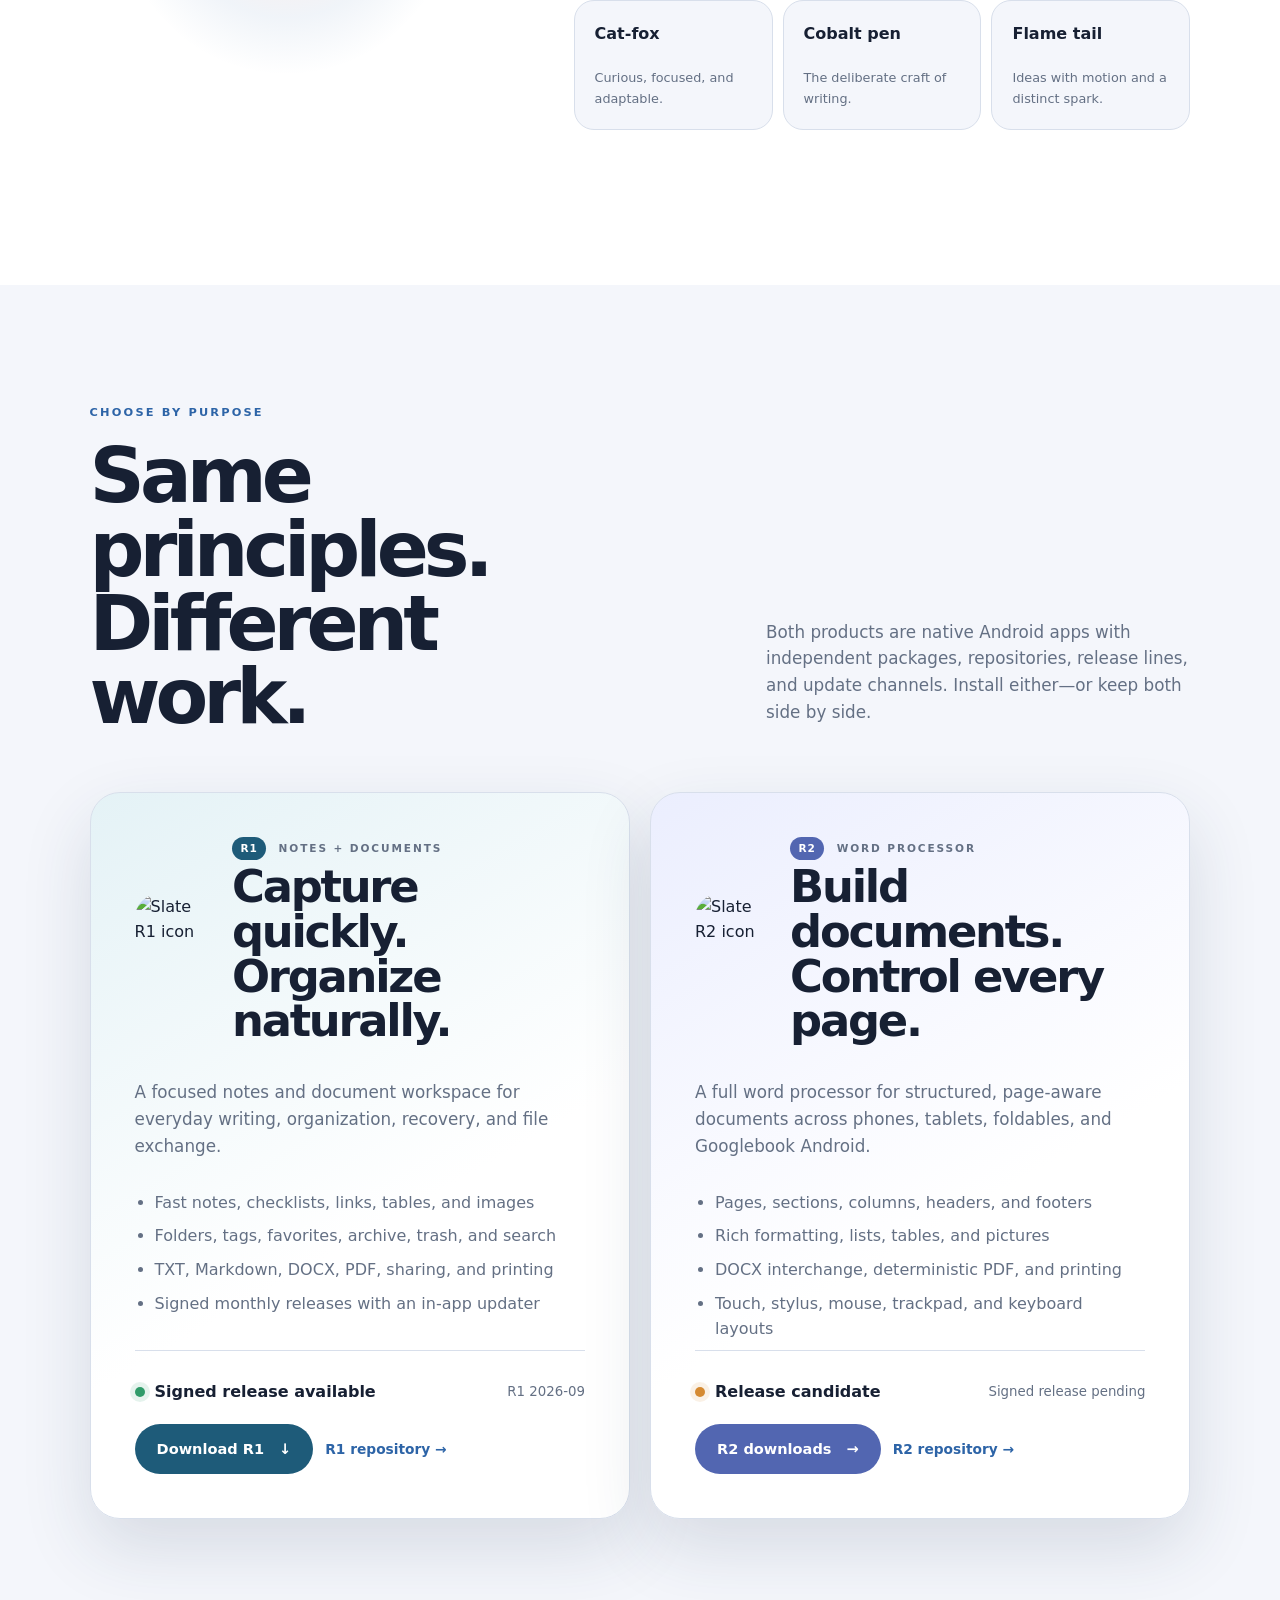
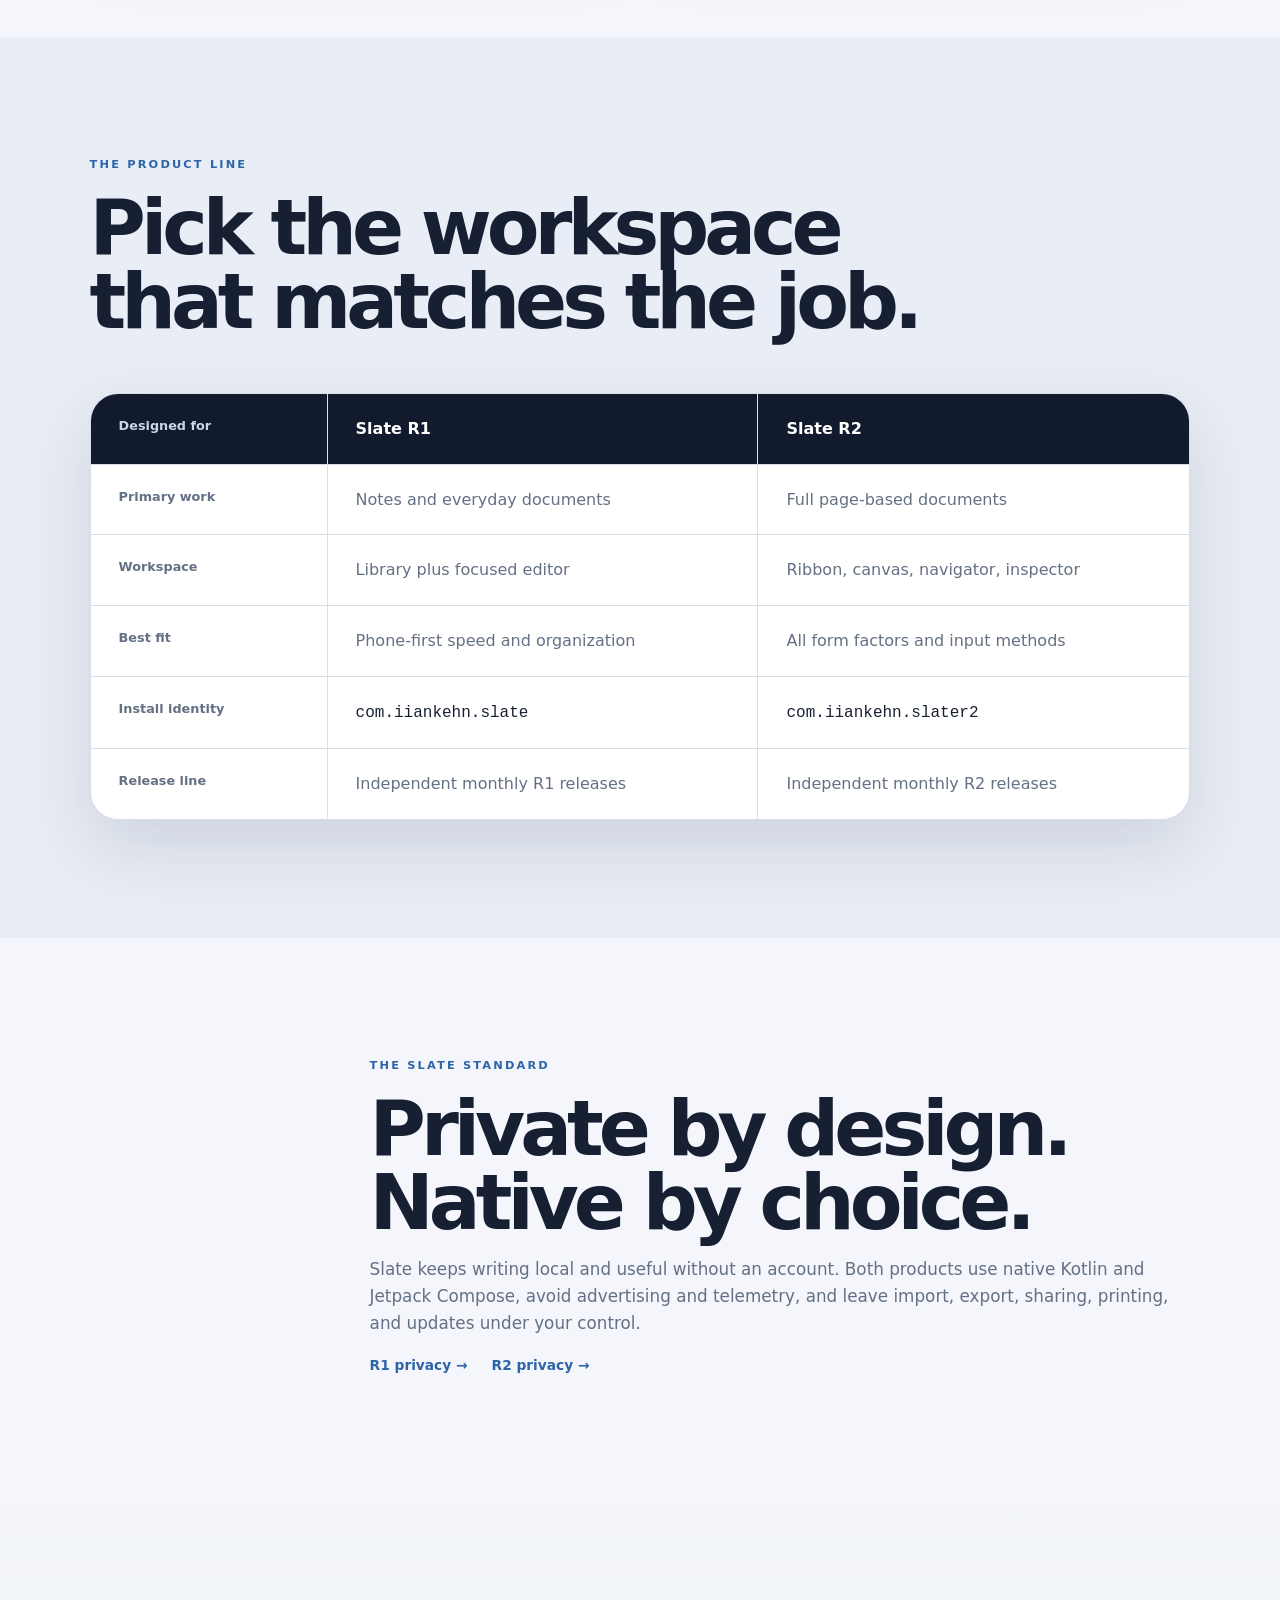
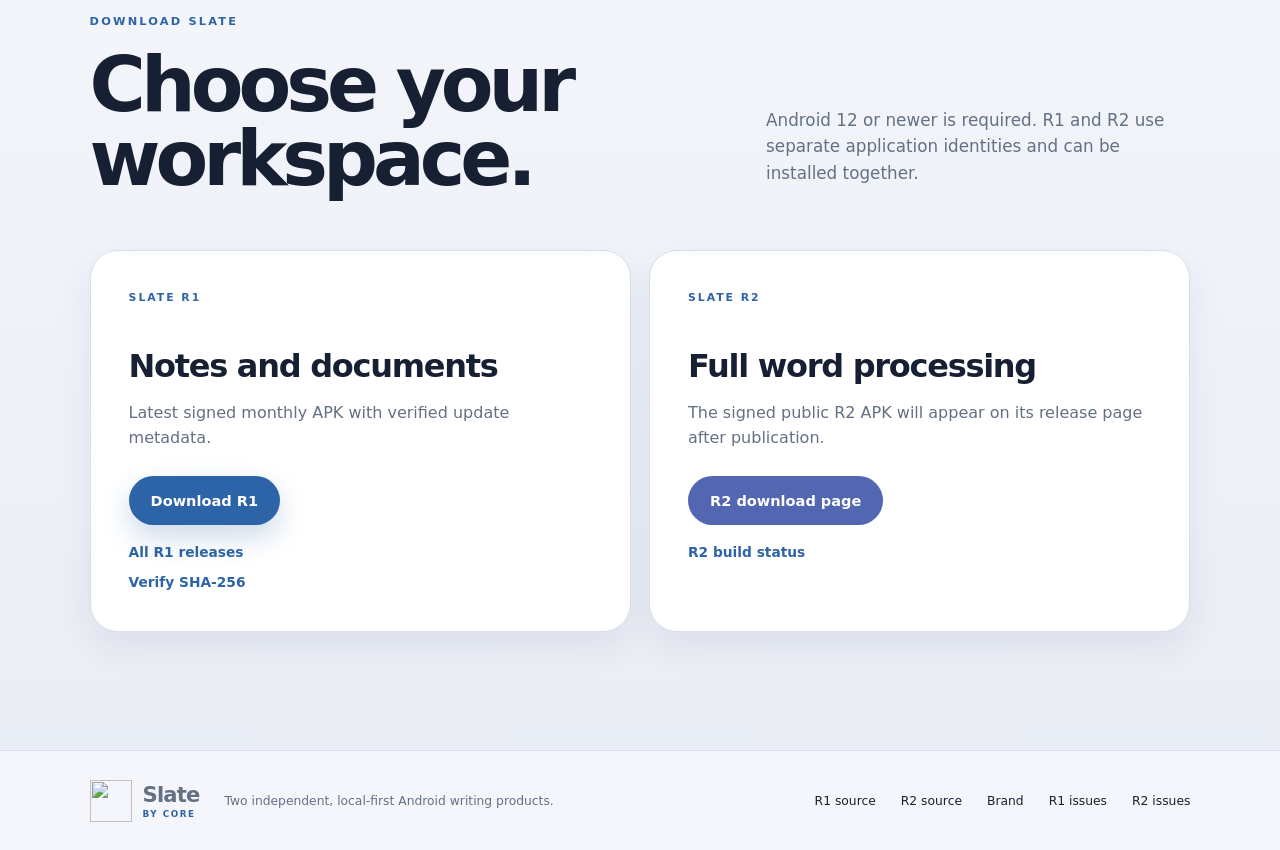
==== commit 44bb9cb5: "Introduce the flat Slate family identity" ====
--- a/docs/index.html
+++ b/docs/index.html
@@ -10,13 +10,13 @@
   <meta property="og:title" content="Slate by CORE — R1 and R2">
   <meta property="og:description" content="Two private, local-first Android writing products. R1 for fast notes and documents; R2 for full word processing.">
   <meta property="og:url" content="https://slate.iiankehn.com/">
-  <meta property="og:image" content="https://raw.githubusercontent.com/iiankehn/slate-android/main/app/src/main/res/drawable-nodpi/ic_launcher_art.webp">
+  <meta property="og:image" content="https://slate.iiankehn.com/assets/slate-mascot-primary.png">
   <meta name="twitter:card" content="summary">
   <meta name="twitter:title" content="Slate by CORE — R1 and R2">
   <meta name="twitter:description" content="Choose the private Android writing workspace that fits the work.">
   <title>Slate by CORE — R1 and R2</title>
-  <link rel="icon" href="https://raw.githubusercontent.com/iiankehn/slate-android/main/app/src/main/res/drawable-nodpi/ic_launcher_art.webp">
-  <link rel="apple-touch-icon" href="https://raw.githubusercontent.com/iiankehn/slate-android/main/app/src/main/res/drawable-nodpi/ic_launcher_art.webp">
+  <link rel="icon" href="assets/slate-mascot-primary.webp">
+  <link rel="apple-touch-icon" href="assets/slate-mascot-primary.png">
   <link rel="stylesheet" href="styles.css">
   <script type="application/ld+json">
     {"@context":"https://schema.org","@graph":[
@@ -29,7 +29,7 @@
   <a class="skip-link" href="#content">Skip to content</a>
   <header class="site-header">
     <a class="brand" href="#top" aria-label="Slate home">
-      <img class="brand-icon" src="https://raw.githubusercontent.com/iiankehn/slate-android/main/app/src/main/res/drawable-nodpi/ic_launcher_art.webp" alt="" width="44" height="44">
+      <img class="brand-icon" src="assets/slate-mascot-primary.webp" alt="" width="52" height="52">
       <span><strong>Slate</strong><small>WRITING TOOLS BY CORE</small></span>
     </a>
     <div class="header-actions">
@@ -37,6 +37,7 @@
       <button class="menu-button" type="button" aria-expanded="false" aria-controls="site-nav">Menu</button>
     </div>
     <nav id="site-nav" aria-label="Primary navigation">
+      <a href="#identity">Identity</a>
       <a href="#products">Products</a>
       <a href="#compare">Compare</a>
       <a href="#principles">Principles</a>
@@ -86,6 +87,22 @@
       <div><strong>Open development</strong><span>Source and issues on GitHub</span></div>
     </section>
 
+    <section class="section brand-story" id="identity">
+      <div class="mascot-stage">
+        <img src="assets/slate-mascot-primary.webp" alt="Slate cat-fox holding a cobalt pen, encircled by an ember flame tail">
+      </div>
+      <div>
+        <p class="eyebrow">THE SLATE MARK</p>
+        <h2>Curiosity. Craft.<br>A little fire.</h2>
+        <p class="brand-intro">The smoother Slate mascot keeps the character that made the product recognizable while replacing stone and metallic detail with a bold, flat silhouette built to work across the entire family.</p>
+        <div class="brand-pillars">
+          <article><strong>Cat-fox</strong><span>Curious, focused, and adaptable.</span></article>
+          <article><strong>Cobalt pen</strong><span>The deliberate craft of writing.</span></article>
+          <article><strong>Flame tail</strong><span>Ideas with motion and a distinct spark.</span></article>
+        </div>
+      </div>
+    </section>
+
     <section class="section products" id="products">
       <div class="section-heading">
         <div><p class="eyebrow">CHOOSE BY PURPOSE</p><h2>Same principles.<br>Different work.</h2></div>
@@ -147,7 +164,7 @@
     </section>
 
     <section class="section principles" id="principles">
-      <div class="principle-mark">S</div>
+      <div class="principle-mark"><img src="assets/slate-mascot-primary.webp" alt=""></div>
       <div>
         <p class="eyebrow">THE SLATE STANDARD</p>
         <h2>Private by design.<br>Native by choice.</h2>
@@ -185,10 +202,11 @@
   </main>
 
   <footer>
-    <a class="brand" href="#top"><img class="brand-icon small" src="https://raw.githubusercontent.com/iiankehn/slate-android/main/app/src/main/res/drawable-nodpi/ic_launcher_art.webp" alt="" width="38" height="38"><span><strong>Slate</strong><small>BY CORE</small></span></a>
+    <a class="brand" href="#top"><img class="brand-icon small" src="assets/slate-mascot-primary.webp" alt="" width="42" height="42"><span><strong>Slate</strong><small>BY CORE</small></span></a>
     <p>Two independent, local-first Android writing products.</p>
     <a href="https://github.com/iiankehn/slate-android">R1 source</a>
     <a href="https://github.com/iiankehn/slate-r2-android">R2 source</a>
+    <a href="https://github.com/iiankehn/slate-r2-android/blob/main/docs/BRAND.md">Brand</a>
     <a href="https://github.com/iiankehn/slate-android/issues/new/choose">R1 issues</a>
     <a href="https://github.com/iiankehn/slate-r2-android/issues/new/choose">R2 issues</a>
   </footer>
--- a/docs/styles.css
+++ b/docs/styles.css
@@ -26,8 +26,8 @@
 .brand span { display: flex; flex-direction: column; line-height: 1 }
 .brand strong { font-size: 1.32rem; letter-spacing: -.04em }
 .brand small { margin-top: 5px; color: var(--blue); font-size: .55rem; font-weight: 900; letter-spacing: .17em }
-.brand-icon { width: 44px; height: 44px; object-fit: cover; border-radius: 13px; box-shadow: 0 8px 20px rgba(20, 32, 51, .18) }
-.brand-icon.small { width: 38px; height: 38px; border-radius: 11px }
+.brand-icon { width: 52px; height: 52px; object-fit: contain }
+.brand-icon.small { width: 42px; height: 42px }
 .site-header nav { display: flex; align-items: center; gap: 28px; color: var(--muted); font-size: .9rem; font-weight: 700 }
 .site-header nav a:hover { color: var(--blue) }
 .nav-repo { padding: 9px 18px; border-radius: 999px; background: var(--navy); color: #fff !important }
@@ -84,6 +84,15 @@
 .section h2 { font-size: clamp(3rem, 6vw, 5.8rem) }
 .section-heading { display: grid; grid-template-columns: 1.15fr .85fr; align-items: end; gap: 8vw }
 .section-heading > p { max-width: 620px; margin: 0 0 8px; color: var(--muted); font-size: 1.05rem }
+.brand-story { display: grid; grid-template-columns: minmax(280px, .78fr) 1.22fr; align-items: center; gap: 7vw; background: var(--paper) }
+.mascot-stage { position: relative; display: grid; place-items: center; min-height: 520px }
+.mascot-stage::before { content: ""; position: absolute; width: 86%; aspect-ratio: 1; border-radius: 50%; background: radial-gradient(circle, rgba(255,86,58,.13), rgba(45,100,167,.07) 46%, transparent 70%) }
+.mascot-stage img { position: relative; width: min(100%, 520px); height: auto }
+.brand-intro { max-width: 720px; color: var(--muted); font-size: 1.06rem }
+.brand-pillars { display: grid; grid-template-columns: repeat(3, 1fr); gap: 10px; margin-top: 34px }
+.brand-pillars article { display: flex; min-height: 130px; flex-direction: column; padding: 20px; border: 1px solid var(--line); border-radius: 20px; background: var(--surface) }
+.brand-pillars strong { margin-bottom: auto }
+.brand-pillars span { color: var(--muted); font-size: .8rem }
 
 .product-grid { display: grid; grid-template-columns: repeat(2, 1fr); gap: 20px; margin-top: 58px }
 .product-card { display: flex; min-height: 670px; flex-direction: column; padding: clamp(28px, 4vw, 44px); border: 1px solid var(--line); border-radius: 30px; box-shadow: var(--shadow) }
@@ -122,7 +131,8 @@
 .comparison-row code { overflow-wrap: anywhere; color: var(--ink) }
 
 .principles { display: grid; grid-template-columns: auto 1fr; align-items: center; gap: 60px }
-.principle-mark { display: grid; width: 180px; aspect-ratio: 1; place-items: center; border-radius: 45px; background: linear-gradient(145deg, var(--navy), var(--blue)); color: #fff; font-size: 5.2rem; font-weight: 900; box-shadow: var(--shadow) }
+.principle-mark { display: grid; width: 220px; aspect-ratio: 1; place-items: center }
+.principle-mark img { width: 100%; height: auto }
 .principles p:not(.eyebrow) { max-width: 800px; color: var(--muted); font-size: 1.05rem }
 .principle-links { display: flex; flex-wrap: wrap; gap: 24px }
 
@@ -158,6 +168,8 @@
   .hero { grid-template-columns: 1fr }
   .family-art { min-height: 560px }
   .product-grid, .download-grid { grid-template-columns: 1fr }
+  .brand-story { grid-template-columns: 1fr }
+  .mascot-stage { min-height: 430px }
   .section-heading { grid-template-columns: 1fr; align-items: start }
   .family-strip { grid-template-columns: repeat(2, 1fr) }
   footer { flex-wrap: wrap }
@@ -185,7 +197,9 @@
   .comparison-table { overflow-x: auto }
   .comparison-row { min-width: 720px }
   .principles { grid-template-columns: 1fr }
-  .principle-mark { width: 112px; border-radius: 29px; font-size: 3.5rem }
+  .principle-mark { width: 150px }
+  .brand-pillars { grid-template-columns: 1fr }
+  .brand-pillars article { min-height: 105px }
   footer { align-items: flex-start; flex-direction: column; gap: 13px }
   footer p { margin: 0 }
 }
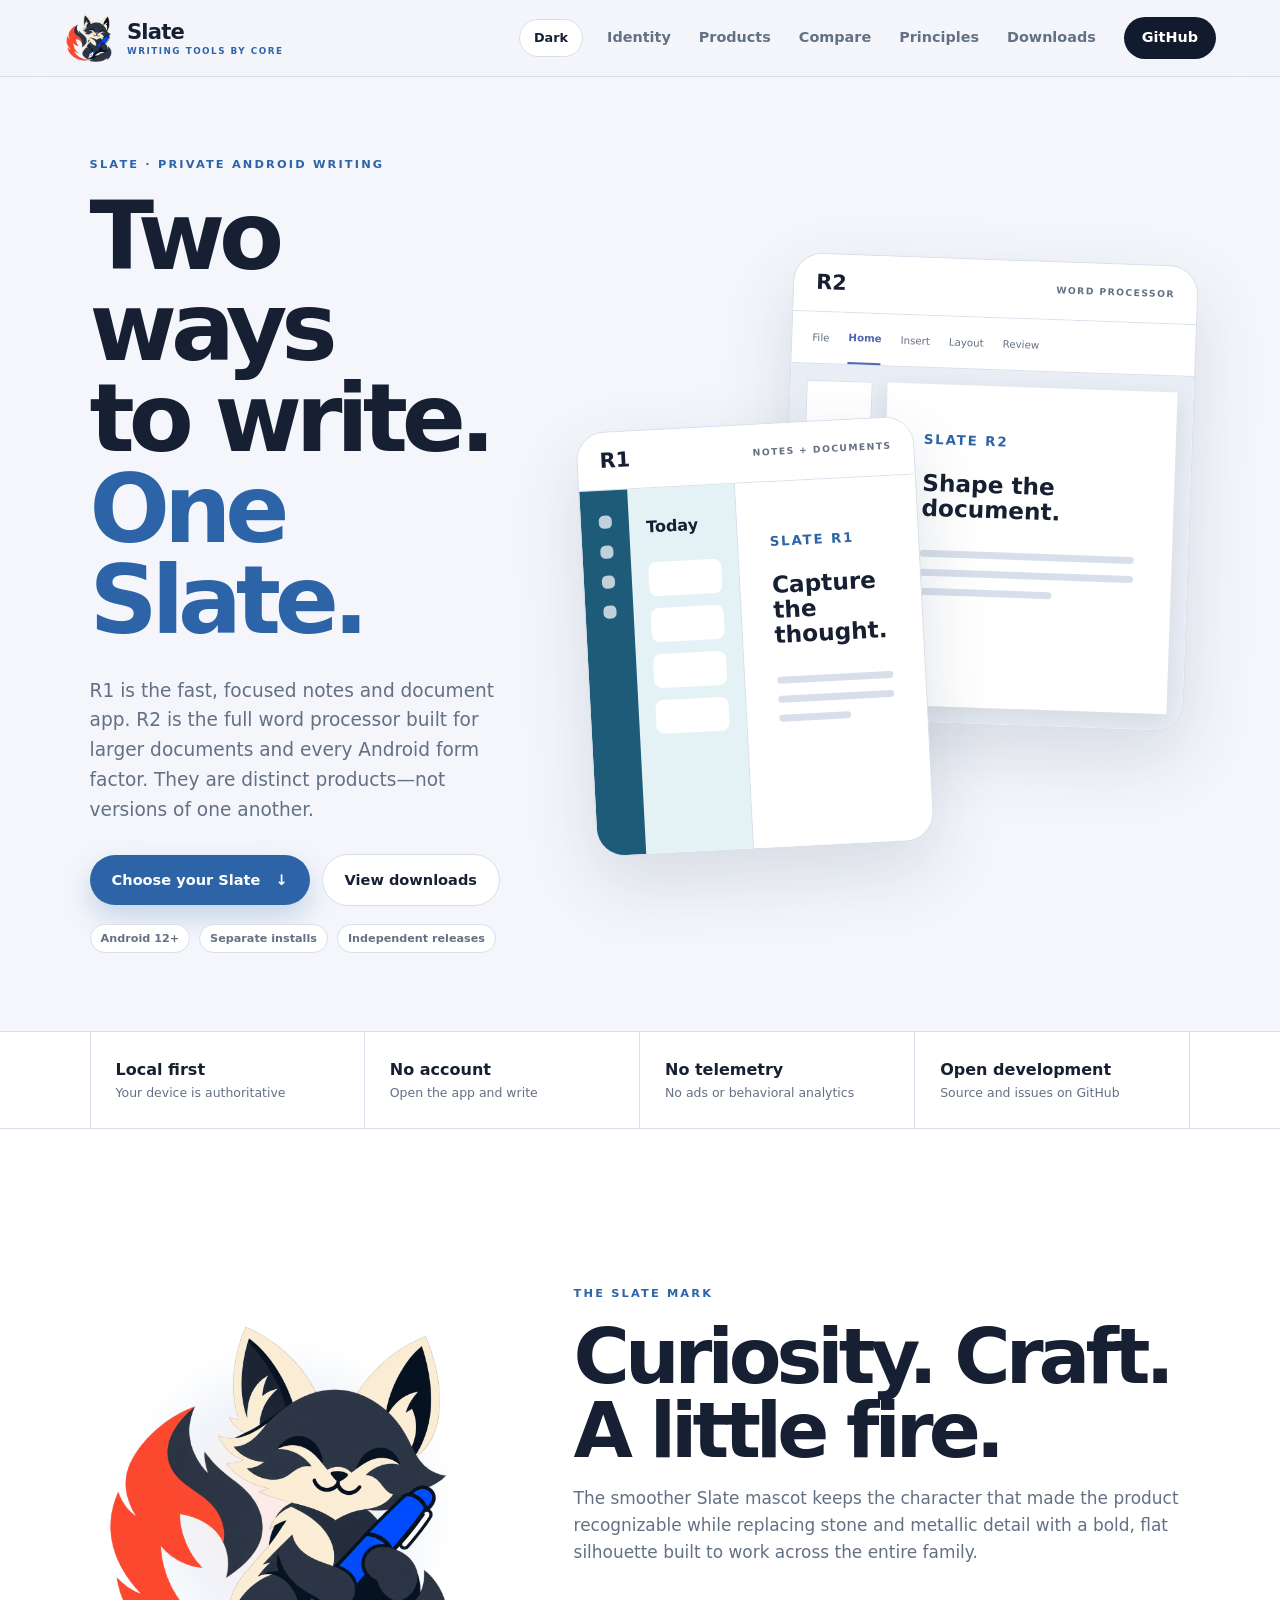
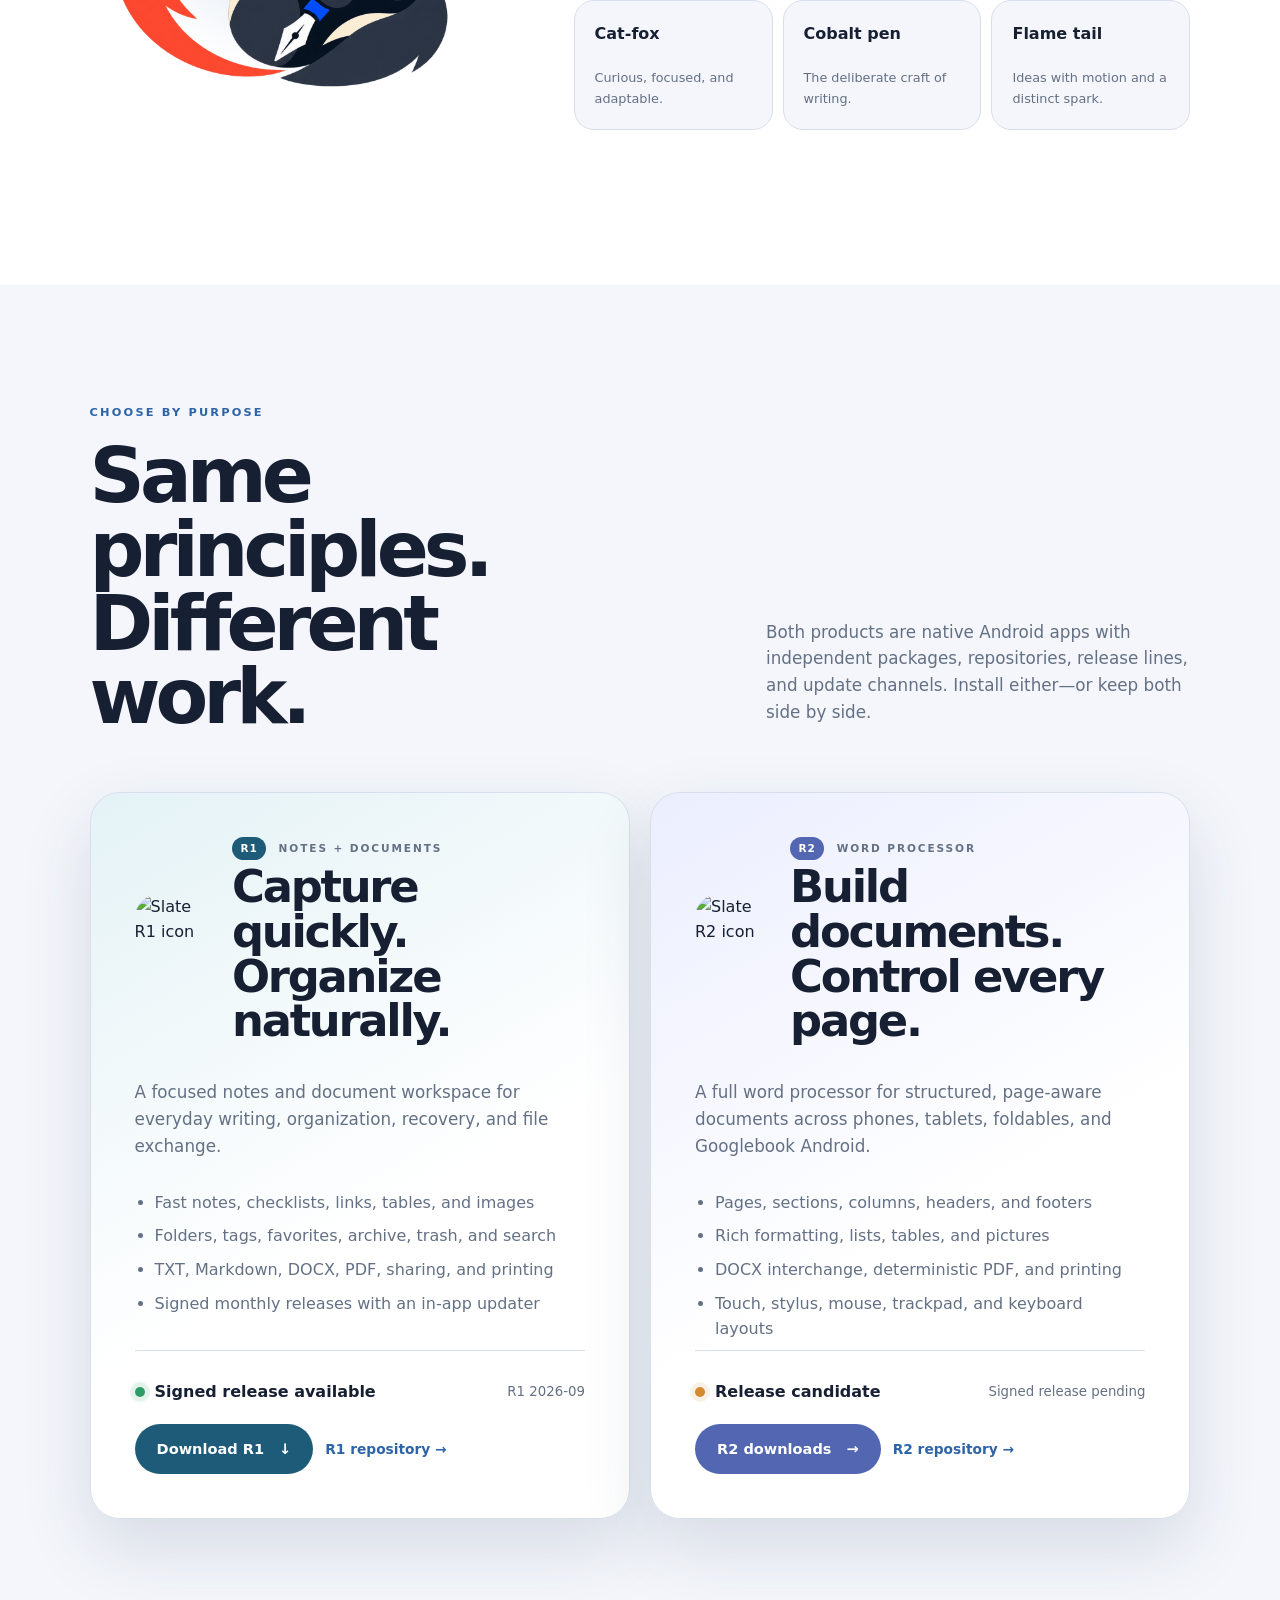
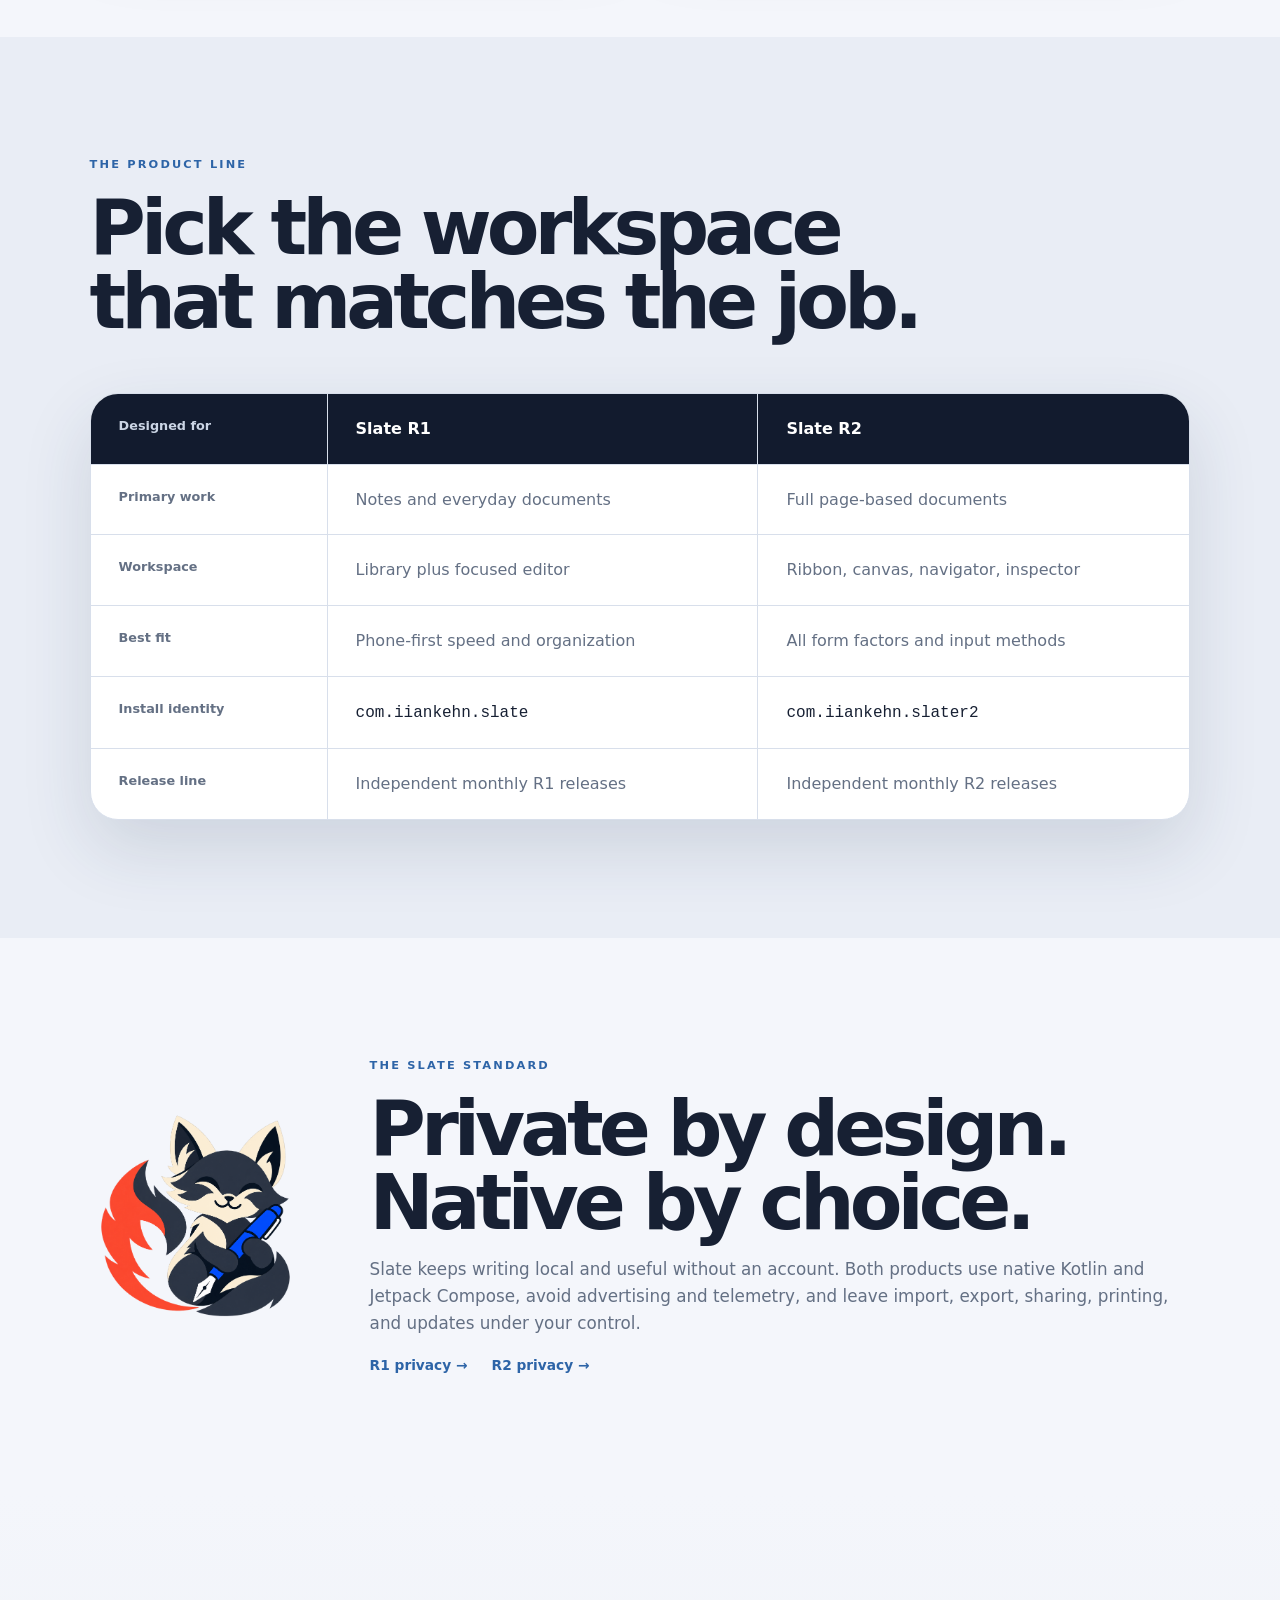
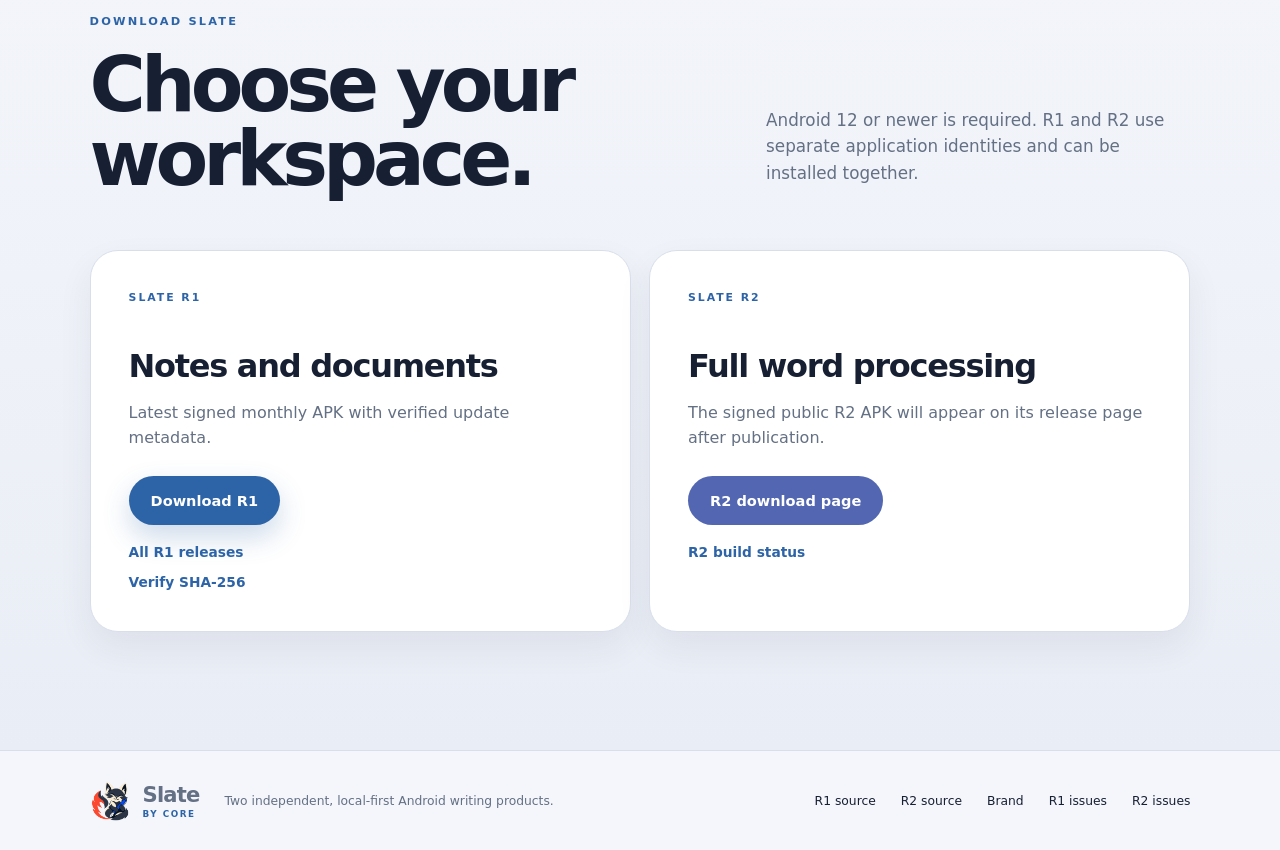
==== commit d08f7e74: "Version website brand assets" ====
--- a/docs/index.html
+++ b/docs/index.html
@@ -10,13 +10,13 @@
   <meta property="og:title" content="Slate by CORE — R1 and R2">
   <meta property="og:description" content="Two private, local-first Android writing products. R1 for fast notes and documents; R2 for full word processing.">
   <meta property="og:url" content="https://slate.iiankehn.com/">
-  <meta property="og:image" content="https://slate.iiankehn.com/assets/slate-mascot-primary.png">
+  <meta property="og:image" content="https://slate.iiankehn.com/assets/slate-mascot-primary.png?v=2026-10">
   <meta name="twitter:card" content="summary">
   <meta name="twitter:title" content="Slate by CORE — R1 and R2">
   <meta name="twitter:description" content="Choose the private Android writing workspace that fits the work.">
   <title>Slate by CORE — R1 and R2</title>
-  <link rel="icon" href="assets/slate-mascot-primary.webp">
-  <link rel="apple-touch-icon" href="assets/slate-mascot-primary.png">
+  <link rel="icon" href="assets/slate-mascot-primary.webp?v=2026-10">
+  <link rel="apple-touch-icon" href="assets/slate-mascot-primary.png?v=2026-10">
   <link rel="stylesheet" href="styles.css">
   <script type="application/ld+json">
     {"@context":"https://schema.org","@graph":[
@@ -29,7 +29,7 @@
   <a class="skip-link" href="#content">Skip to content</a>
   <header class="site-header">
     <a class="brand" href="#top" aria-label="Slate home">
-      <img class="brand-icon" src="assets/slate-mascot-primary.webp" alt="" width="52" height="52">
+      <img class="brand-icon" src="assets/slate-mascot-primary.webp?v=2026-10" alt="" width="52" height="52">
       <span><strong>Slate</strong><small>WRITING TOOLS BY CORE</small></span>
     </a>
     <div class="header-actions">
@@ -89,7 +89,7 @@
 
     <section class="section brand-story" id="identity">
       <div class="mascot-stage">
-        <img src="assets/slate-mascot-primary.webp" alt="Slate cat-fox holding a cobalt pen, encircled by an ember flame tail">
+        <img src="assets/slate-mascot-primary.webp?v=2026-10" alt="Slate cat-fox holding a cobalt pen, encircled by an ember flame tail">
       </div>
       <div>
         <p class="eyebrow">THE SLATE MARK</p>
@@ -164,7 +164,7 @@
     </section>
 
     <section class="section principles" id="principles">
-      <div class="principle-mark"><img src="assets/slate-mascot-primary.webp" alt=""></div>
+      <div class="principle-mark"><img src="assets/slate-mascot-primary.webp?v=2026-10" alt=""></div>
       <div>
         <p class="eyebrow">THE SLATE STANDARD</p>
         <h2>Private by design.<br>Native by choice.</h2>
@@ -202,7 +202,7 @@
   </main>
 
   <footer>
-    <a class="brand" href="#top"><img class="brand-icon small" src="assets/slate-mascot-primary.webp" alt="" width="42" height="42"><span><strong>Slate</strong><small>BY CORE</small></span></a>
+    <a class="brand" href="#top"><img class="brand-icon small" src="assets/slate-mascot-primary.webp?v=2026-10" alt="" width="42" height="42"><span><strong>Slate</strong><small>BY CORE</small></span></a>
     <p>Two independent, local-first Android writing products.</p>
     <a href="https://github.com/iiankehn/slate-android">R1 source</a>
     <a href="https://github.com/iiankehn/slate-r2-android">R2 source</a>
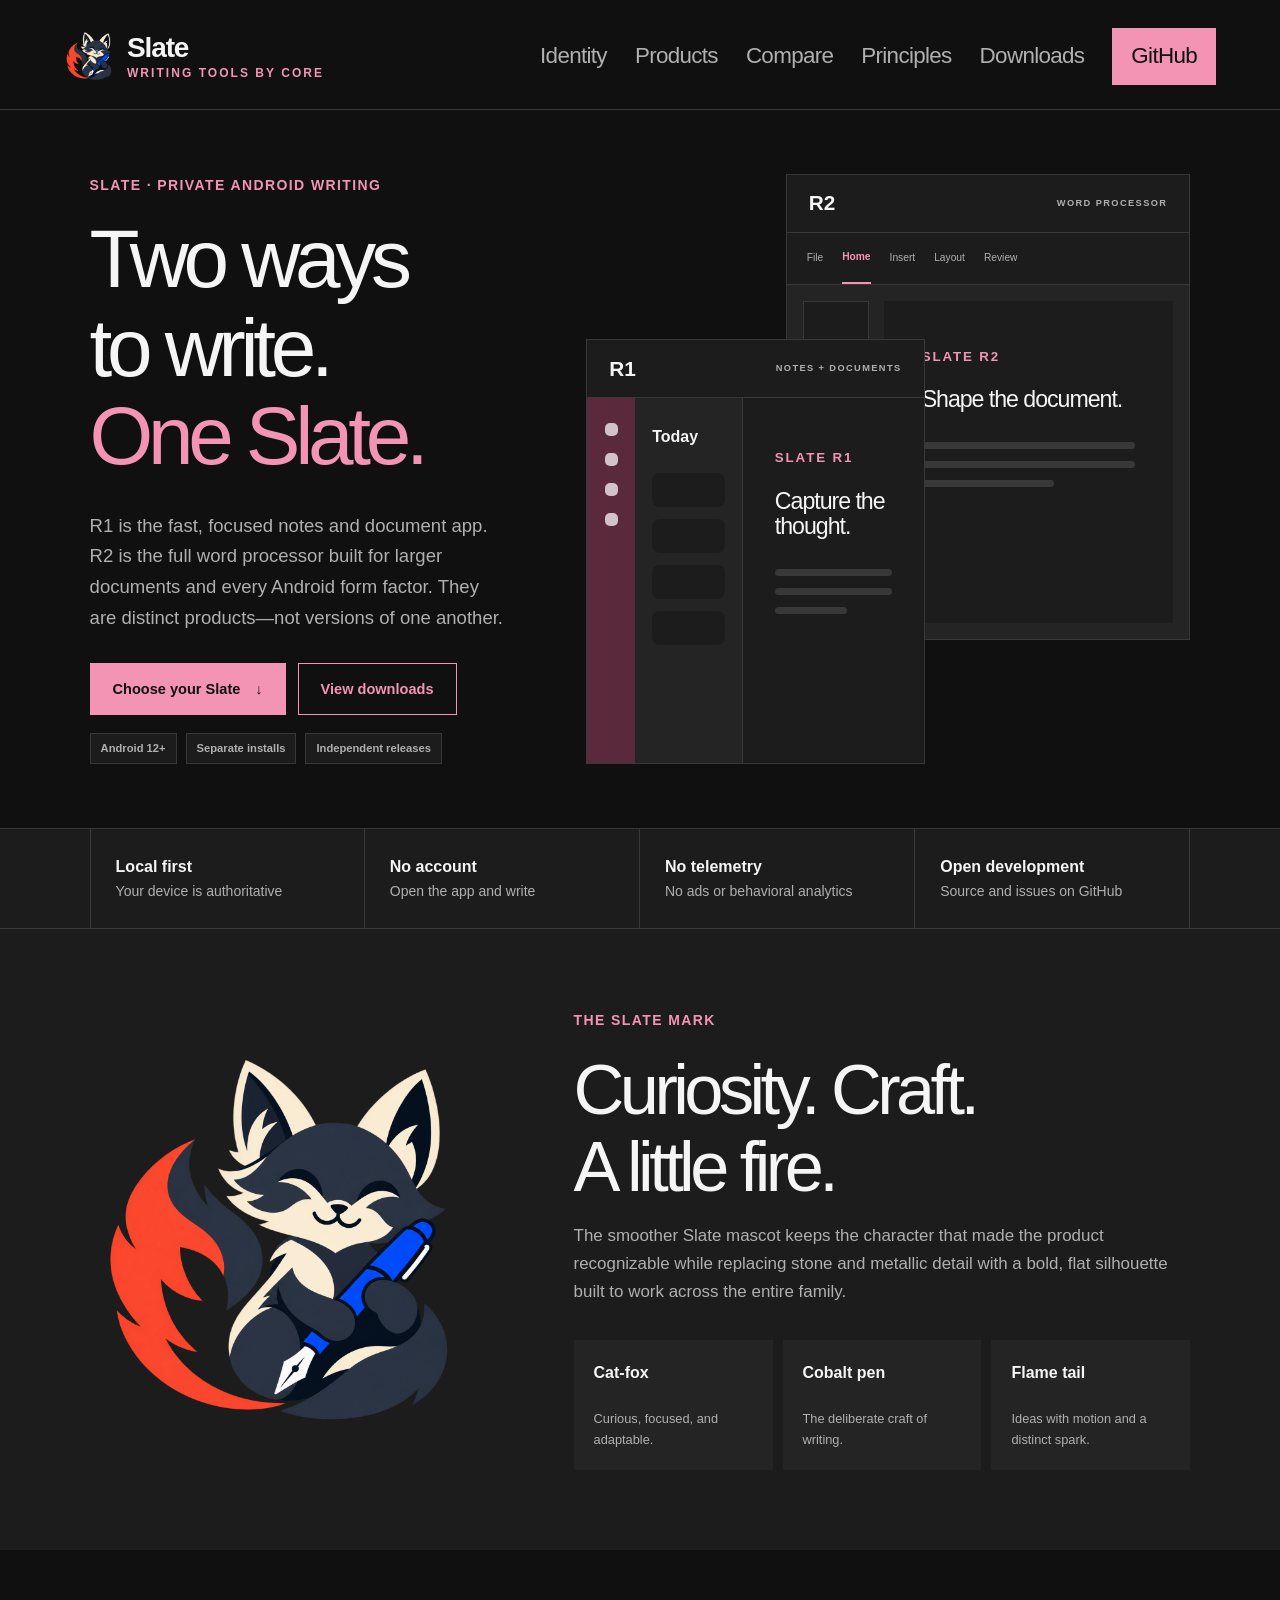
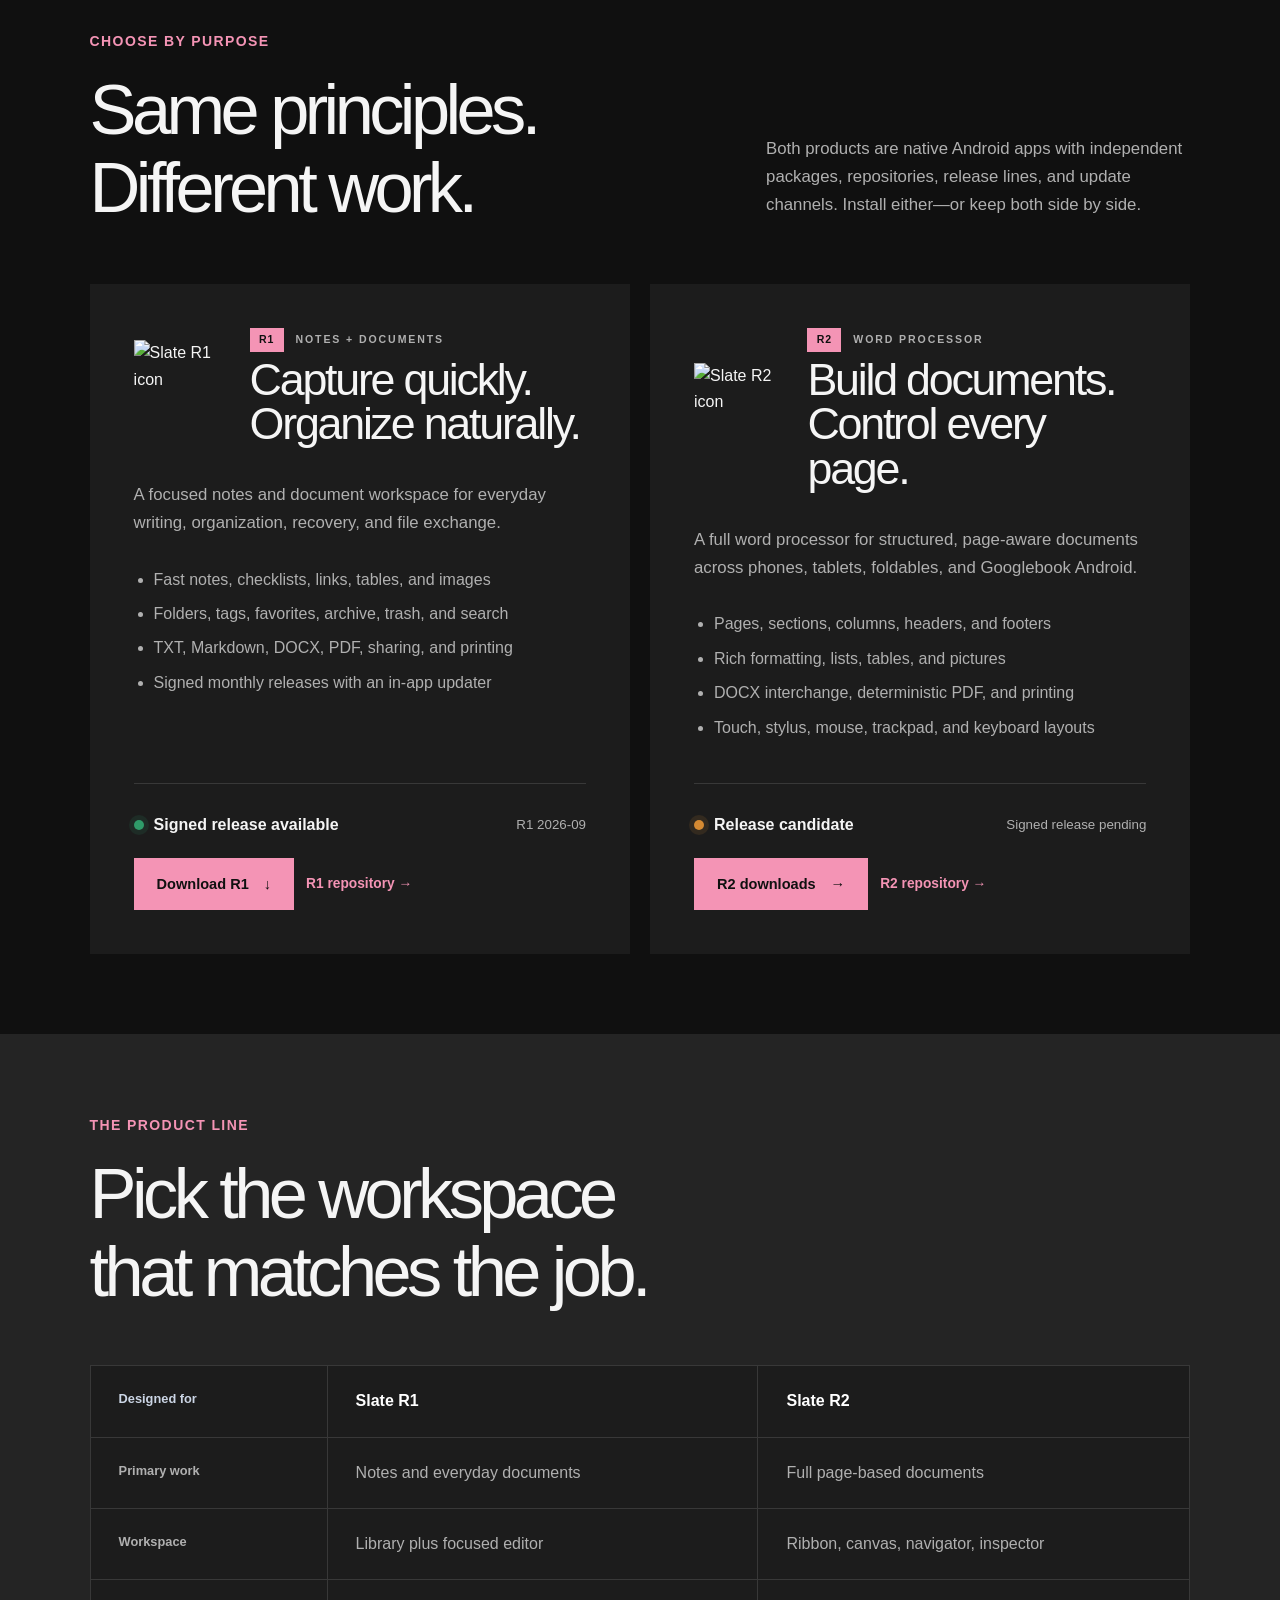
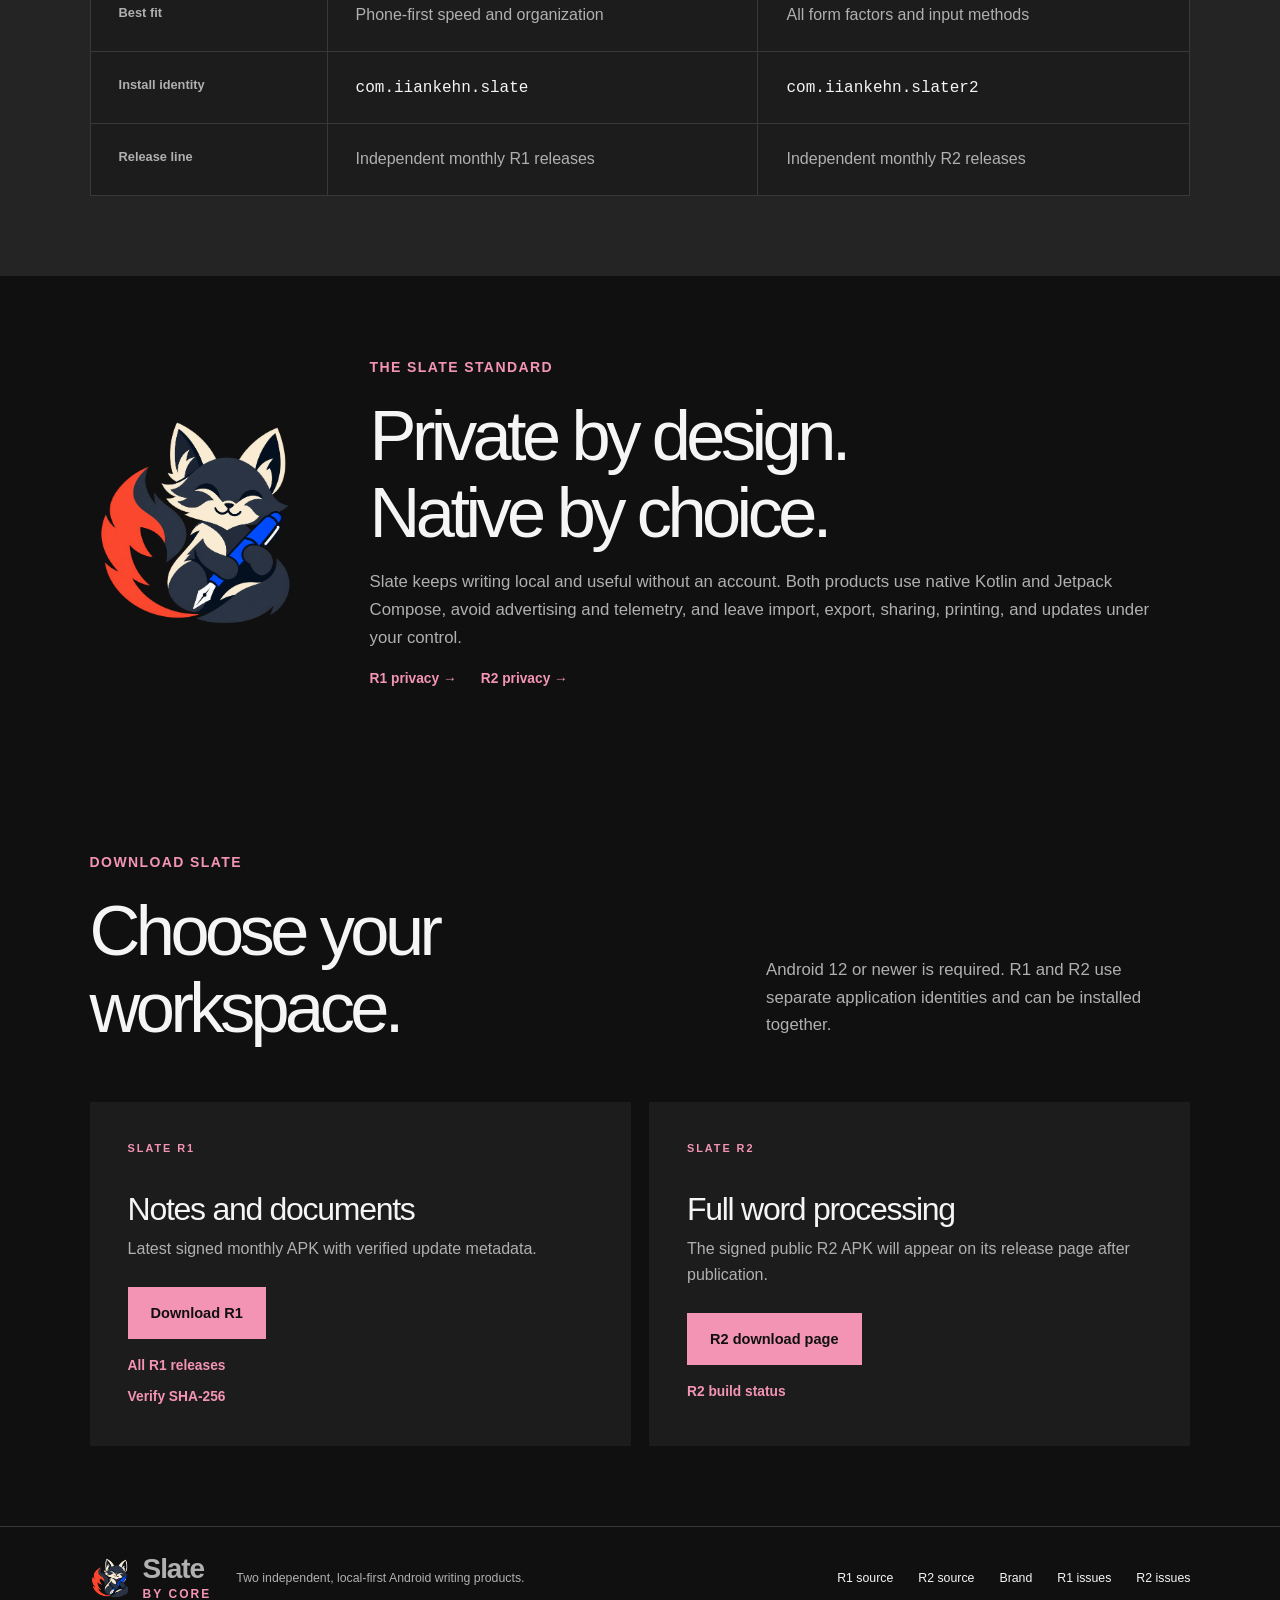
==== commit bfd3bbf1: "Apply Landing Metro design with shared dark background and distinct site accent" ====
--- a/docs/index.html
+++ b/docs/index.html
@@ -3,7 +3,7 @@
 <head>
   <meta charset="utf-8">
   <meta name="viewport" content="width=device-width, initial-scale=1">
-  <meta name="theme-color" content="#f4f6fb">
+  <meta name="theme-color" content="#101010">
   <meta name="description" content="Slate by CORE — two private, local-first Android writing products: R1 for fast notes and documents, R2 for full word processing.">
   <link rel="canonical" href="https://slate.iiankehn.com/">
   <meta property="og:type" content="website">
@@ -17,7 +17,7 @@
   <title>Slate by CORE — R1 and R2</title>
   <link rel="icon" href="assets/slate-mascot-primary.webp?v=2026-10">
   <link rel="apple-touch-icon" href="assets/slate-mascot-primary.png?v=2026-10">
-  <link rel="stylesheet" href="styles.css">
+  <link rel="stylesheet" href="styles.css?v=metro-20261007">
   <script type="application/ld+json">
     {"@context":"https://schema.org","@graph":[
       {"@type":"SoftwareApplication","name":"Slate R1","applicationCategory":"ProductivityApplication","operatingSystem":"Android 12 or newer","url":"https://slate.iiankehn.com/#products","downloadUrl":"https://github.com/iiankehn/slate-android/releases/latest","codeRepository":"https://github.com/iiankehn/slate-android","description":"A private, local-first notes and document app for Android."},
@@ -33,7 +33,7 @@
       <span><strong>Slate</strong><small>WRITING TOOLS BY CORE</small></span>
     </a>
     <div class="header-actions">
-      <button class="theme-button" type="button" aria-label="Change color theme">Theme</button>
+      
       <button class="menu-button" type="button" aria-expanded="false" aria-controls="site-nav">Menu</button>
     </div>
     <nav id="site-nav" aria-label="Primary navigation">
@@ -213,3 +213,4 @@
   <script src="script.js"></script>
 </body>
 </html>
+
--- a/docs/styles.css
+++ b/docs/styles.css
@@ -1,18 +1,9 @@
-:root {
-  color-scheme: light dark;
-  --navy: #121b2e; --blue: #2d64a7; --blue-strong: #164d8b;
-  --r1: #1e5b79; --r1-soft: #e4f2f6; --r2: #5266b1; --r2-soft: #ebeefe;
-  --paper: #ffffff; --surface: #f4f6fb; --surface-2: #e9edf5;
-  --ink: #172033; --muted: #647084; --line: #d8dfeb;
-  --header: rgba(244, 246, 251, .9); --shadow: 0 28px 70px rgba(35, 54, 88, .14);
-}
-:root[data-theme="dark"] {
-  --r1-soft: #152b35; --r2-soft: #202640; --paper: #171c25; --surface: #0f141d;
-  --surface-2: #1d2430; --ink: #f3f6fb; --muted: #adb7c7; --line: #303a4a;
-  --header: rgba(15, 20, 29, .9); --shadow: 0 28px 70px rgba(0, 0, 0, .4);
-}
-:root[data-theme="light"] { color-scheme: light }
-:root[data-theme="dark"] { color-scheme: dark }
+/* Metro family: shared Landing background and geometry, individual accent. */
+:root { color-scheme:dark; --accent:#f494b5; --accent-hover:#ffbbd2; --bg:#101010; --base:#101010; --surface:#1c1c1c; --surface-2:#242424; --surface-raised:#242424; --paper:#1c1c1c; --panel:#1c1c1c; --night:#1c1c1c; --navy:#1c1c1c; --ink:#f5f5f5; --text:#f5f5f5; --muted:#b0b0b0; --dim:#a0a0a0; --line:#383838; --blue:var(--accent); --blue-bright:var(--accent-hover); --blue-strong:var(--accent-hover); --cyan:var(--accent); --r1:var(--accent); --r2:var(--accent); --r1-soft:#242424; --r2-soft:#242424; --header:#101010; --header-bg:#101010; --nav-bg:#1c1c1c; --tint:#242424; --active-bg:#242424; --standfirst:#f5f5f5; --selection-ink:#101010; --shadow:none; --accent-glow:transparent; --max:1100px; --reading:45rem; --sans:"Segoe UI Variable","Segoe UI",-apple-system,BlinkMacSystemFont,Arial,sans-serif; --serif:"Segoe UI Variable","Segoe UI",-apple-system,BlinkMacSystemFont,Arial,sans-serif; }
+
+
+
+
 * { box-sizing: border-box }
 html { scroll-behavior: smooth }
 body { margin: 0; background: var(--surface); color: var(--ink); font: 16px/1.6 Inter, ui-sans-serif, system-ui, -apple-system, BlinkMacSystemFont, "Segoe UI", sans-serif }
@@ -95,6 +86,9 @@
 .brand-pillars span { color: var(--muted); font-size: .8rem }
 
 .product-grid { display: grid; grid-template-columns: repeat(2, 1fr); gap: 20px; margin-top: 58px }
+.unified-grid { grid-template-columns: minmax(0, 1fr) }
+.unified-card { min-height: 610px; background: linear-gradient(150deg, var(--r1-soft), var(--r2-soft) 42%, var(--paper) 76%) }
+.unified-card .product-button { background: var(--blue); color: #fff }
 .product-card { display: flex; min-height: 670px; flex-direction: column; padding: clamp(28px, 4vw, 44px); border: 1px solid var(--line); border-radius: 30px; box-shadow: var(--shadow) }
 .r1-card { background: linear-gradient(150deg, var(--r1-soft), var(--paper) 58%) }
 .r2-card { background: linear-gradient(150deg, var(--r2-soft), var(--paper) 58%) }
@@ -138,6 +132,7 @@
 
 .downloads { background: linear-gradient(180deg, transparent, var(--surface-2)) }
 .download-grid { display: grid; grid-template-columns: repeat(2, 1fr); gap: 18px; margin-top: 55px }
+.download-grid.unified-grid { grid-template-columns: minmax(0, 1fr) }
 .download-grid article { display: flex; min-height: 320px; flex-direction: column; align-items: flex-start; padding: 38px; border: 1px solid var(--line); border-radius: 28px; background: var(--paper); box-shadow: 0 15px 35px rgba(42,60,88,.07) }
 .download-label { color: var(--blue); font-size: .68rem; font-weight: 900; letter-spacing: .18em }
 .download-grid h3 { margin: 34px 0 8px; font-size: 2rem; letter-spacing: -.04em }
@@ -153,13 +148,7 @@
 .not-found h1 { margin: 0; font-size: clamp(3.5rem, 8vw, 7.8rem); line-height: .94; letter-spacing: -.065em }
 .not-found > p:not(.eyebrow) { max-width: 630px; margin: 28px 0; color: var(--muted); font-size: 1.08rem }
 
-@media (prefers-color-scheme: dark) {
-  :root:not([data-theme="light"]) {
-    --r1-soft: #152b35; --r2-soft: #202640; --paper: #171c25; --surface: #0f141d;
-    --surface-2: #1d2430; --ink: #f3f6fb; --muted: #adb7c7; --line: #303a4a;
-    --header: rgba(15, 20, 29, .9); --shadow: 0 28px 70px rgba(0, 0, 0, .4);
-  }
-}
+
 @media (max-width: 980px) {
   .site-header nav { display: none; position: absolute; top: 76px; left: 16px; right: 16px; flex-direction: column; align-items: stretch; padding: 20px; border: 1px solid var(--line); border-radius: 20px; background: var(--paper); box-shadow: var(--shadow) }
   .site-header nav.open { display: flex }
@@ -207,3 +196,37 @@
   html { scroll-behavior: auto }
   .button:hover { transform: none }
 }
+
+
+/* Shared Metro rhythm and interaction states. */
+body { background:#101010; color:#f5f5f5; font-family:"Segoe UI Variable","Segoe UI",-apple-system,BlinkMacSystemFont,Arial,sans-serif; line-height:1.65; }
+h1,h2,h3 { font-weight:400; letter-spacing:-.045em; line-height:1.12; overflow-wrap:break-word; }
+p { overflow-wrap:break-word; }
+.site-header { position:relative; top:auto; background:#101010; backdrop-filter:none; padding-top:28px; padding-bottom:24px; }
+.site-header nav { font-size:1.4rem; font-weight:400; letter-spacing:-.03em; flex-wrap:wrap; }
+.site-header nav a { text-transform:none; letter-spacing:inherit; font-size:inherit; font-weight:inherit; }
+.site-header nav a:hover { color:var(--accent); }
+.brand strong,.wordmark { font-size:1.75rem; font-weight:750; }
+.brand small { color:var(--accent); font-size:.75rem; }
+.button,.primary,.product-button,.nav-repo,.nav-download { border-radius:0; box-shadow:none; background:var(--accent); color:#101010!important; border:1px solid var(--accent); font-weight:650; }
+.button:hover,.primary:hover,.product-button:hover,.nav-repo:hover,.nav-download:hover { background:var(--accent-hover); color:#101010; transform:none; filter:none; }
+.secondary { background:transparent; color:var(--accent)!important; }
+.secondary:hover { background:#242424; color:var(--accent-hover)!important; }
+.menu-button,.menu-toggle { border-radius:0; background:#1c1c1c; color:#f5f5f5; font:inherit; }
+.theme-button,.theme-toggle { display:none!important; }
+.eyebrow,.read-link,.text-link,.repo-link,.small-link,.download-label { color:var(--accent); }
+.eyebrow { font-size:.875rem; font-weight:600; letter-spacing:.1em; }
+.lede,.meta,.channel-note,.section-intro { color:var(--muted); }
+:focus-visible { outline:2px solid var(--accent); outline-offset:5px; }
+::selection { background:var(--accent); color:#101010; }
+.site-footer,footer { background:#101010; color:var(--muted); }
+@media(max-width:850px) { .site-header nav.open { background:#1c1c1c; border-radius:0; box-shadow:none; top:100%; } }
+@media(max-width:600px) { .site-header { padding-top:24px; } .site-header nav { font-size:1.2rem; gap:20px; } }
+
+.hero{min-height:620px;padding-block:64px}.hero h1{font-weight:350;font-size:clamp(3rem,6.4vw,5.8rem);line-height:1.08}.hero h1 span{color:var(--accent);background:none}.section h2,.download-panel h2{font-size:clamp(2.6rem,5.5vw,4.6rem);font-weight:350;line-height:1.1}.section{padding-block:80px}
+.hero-art img{animation:none;filter:none}.glow,.mascot-stage::before{display:none}.version,.platform-line span,.brand-pillars article,.product-card,.product-card-head img,.download-grid article,.product-token,.feature-grid,.channel-card,.download-panel{border-radius:0;box-shadow:none}
+.trust-strip,.family-strip{background:#1c1c1c}.feature-grid{gap:16px;border:0;background:transparent}.feature-grid article,.channel-card,.beta-card,.download-panel,.brand-pillars article,.product-card,.unified-card,.r1-card,.r2-card,.download-grid article{background:#1c1c1c;border:0}.feature-grid h3{font-size:1.7rem;font-weight:400;margin-top:36px}.feature-grid article{min-height:230px}.channel-card{padding:30px;min-height:330px}.channel-card h3{margin-top:42px;font-weight:400}.channel-heading strong{color:var(--muted)}.channel-heading span{font-size:.875rem;font-weight:600}.channels,.devices{background:none}.download-panel{padding:32px}.version{background:#1c1c1c;color:var(--accent);font-size:.875rem}.trust-strip span,.family-strip span{font-size:.875rem}.brand-story{background:#1c1c1c}.brand-pillars article{background:#242424}.product-preview{border-radius:0;box-shadow:none;transform:none}.product-preview>img{border-radius:0;filter:none}.mockup{background:#1c1c1c;box-shadow:none;border-radius:0}.browser-ui{background:#303030;border-radius:0;color:#b0b0b0}.page-mark small{font-size:.75rem}.text-link{color:var(--accent)}.header-actions{margin-right:0}.product-button{color:#101010!important}.mascot-stage{min-height:380px}.paper{box-shadow:none}.r1-rail{background:#5a293c}.product-summary,.brand-intro{color:var(--muted)}
+@media(max-width:850px){.hero{padding-block:42px;min-height:auto}.site-header nav{gap:20px}.section{padding-block:64px}}
+@media(max-width:620px){.hero h1{font-size:clamp(2.8rem,10vw,4rem)}.brand-pillars{grid-template-columns:1fr}.section h2{font-size:clamp(2.3rem,8vw,3rem)}.product-card{min-height:0}.family-art{min-height:430px}.product-card h3{font-weight:400}}
+
+.comparison-table,.not-found img{border-radius:0;box-shadow:none}.downloads{background:none}.product-token{color:#101010}.ribbon b{color:var(--accent)}
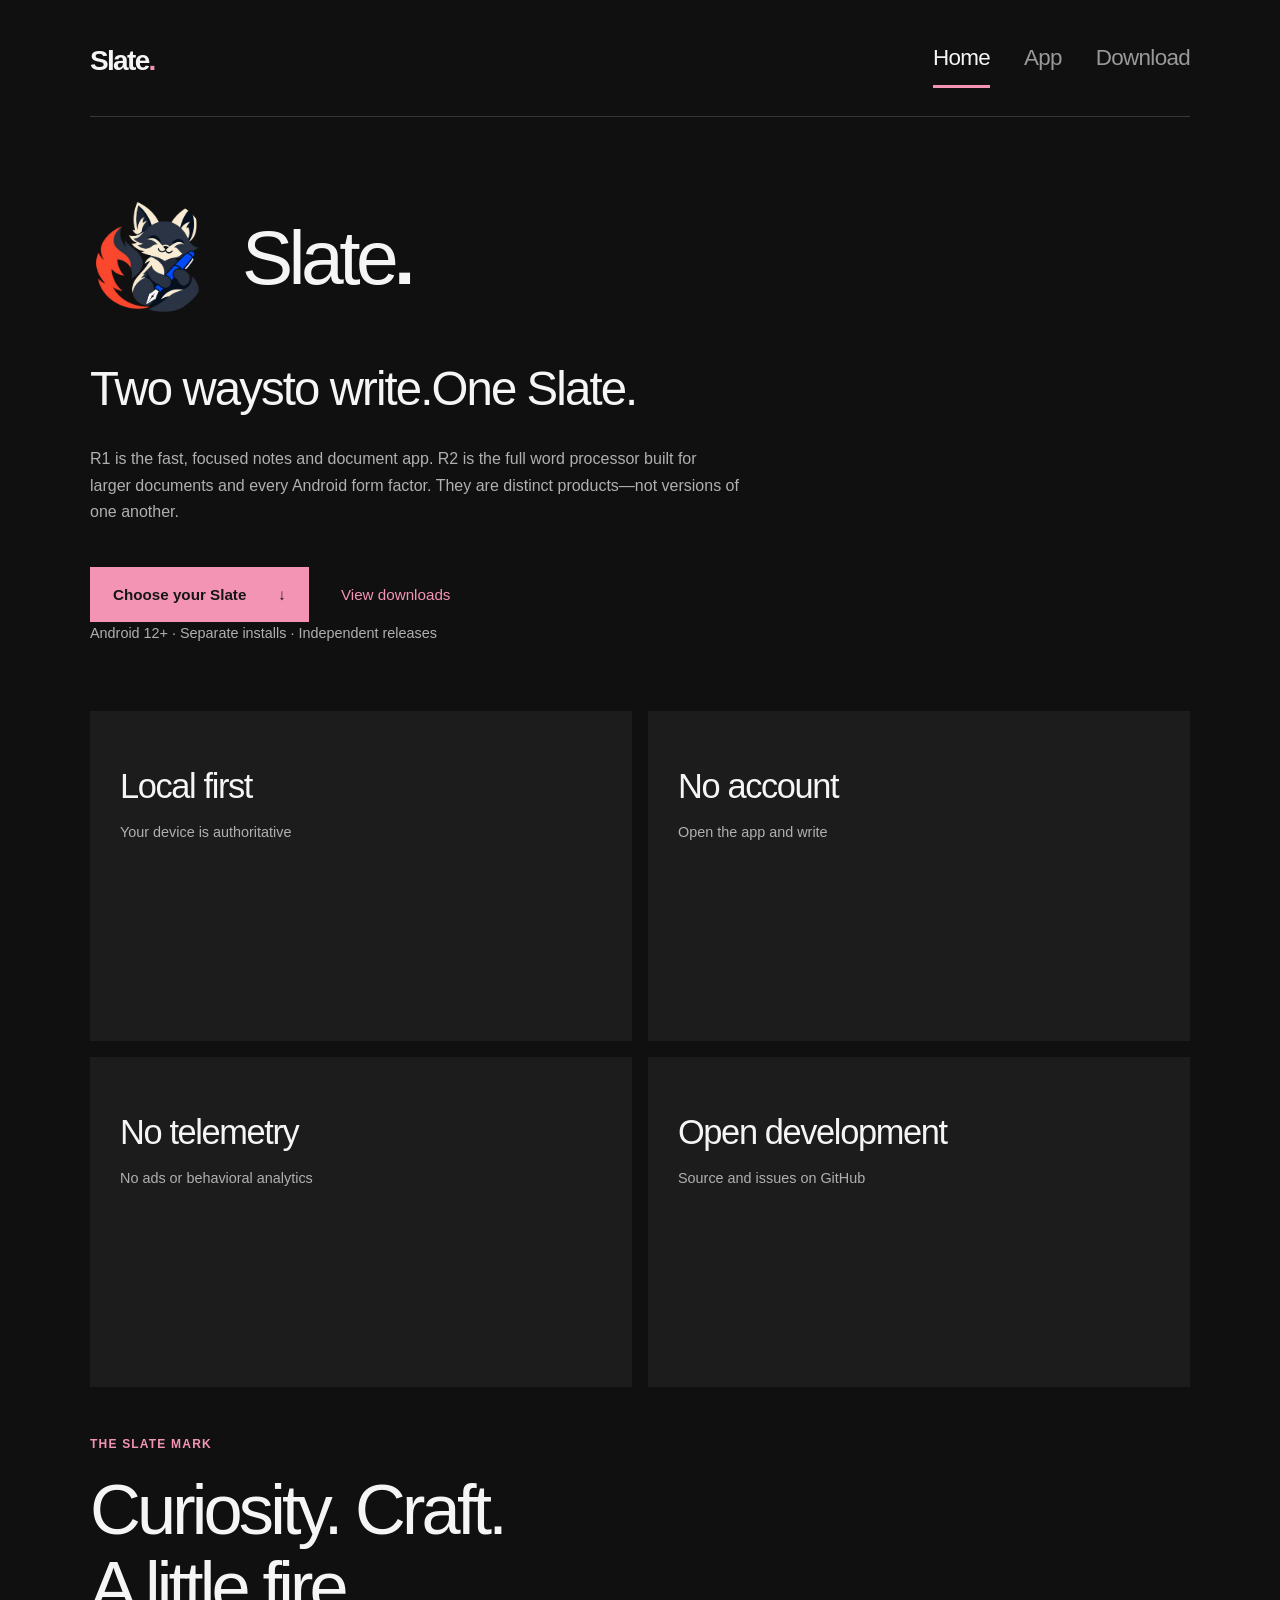
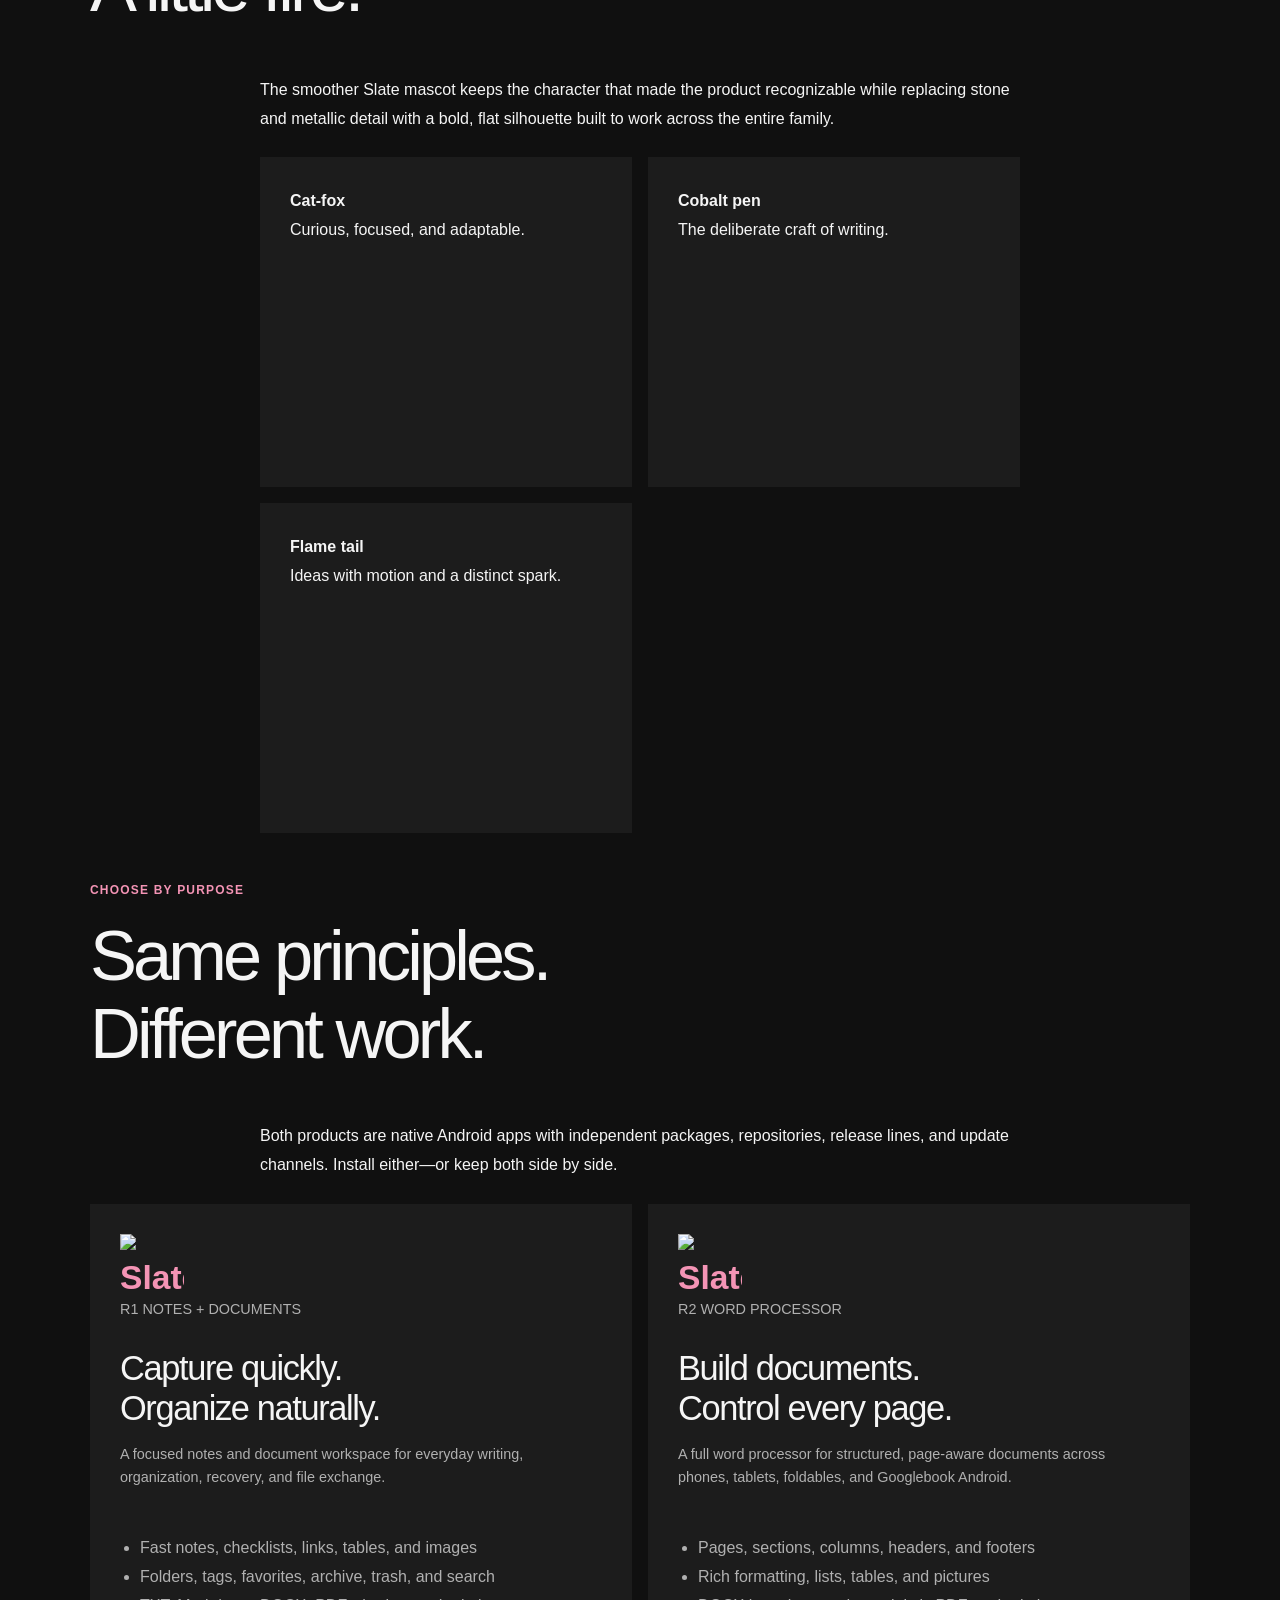
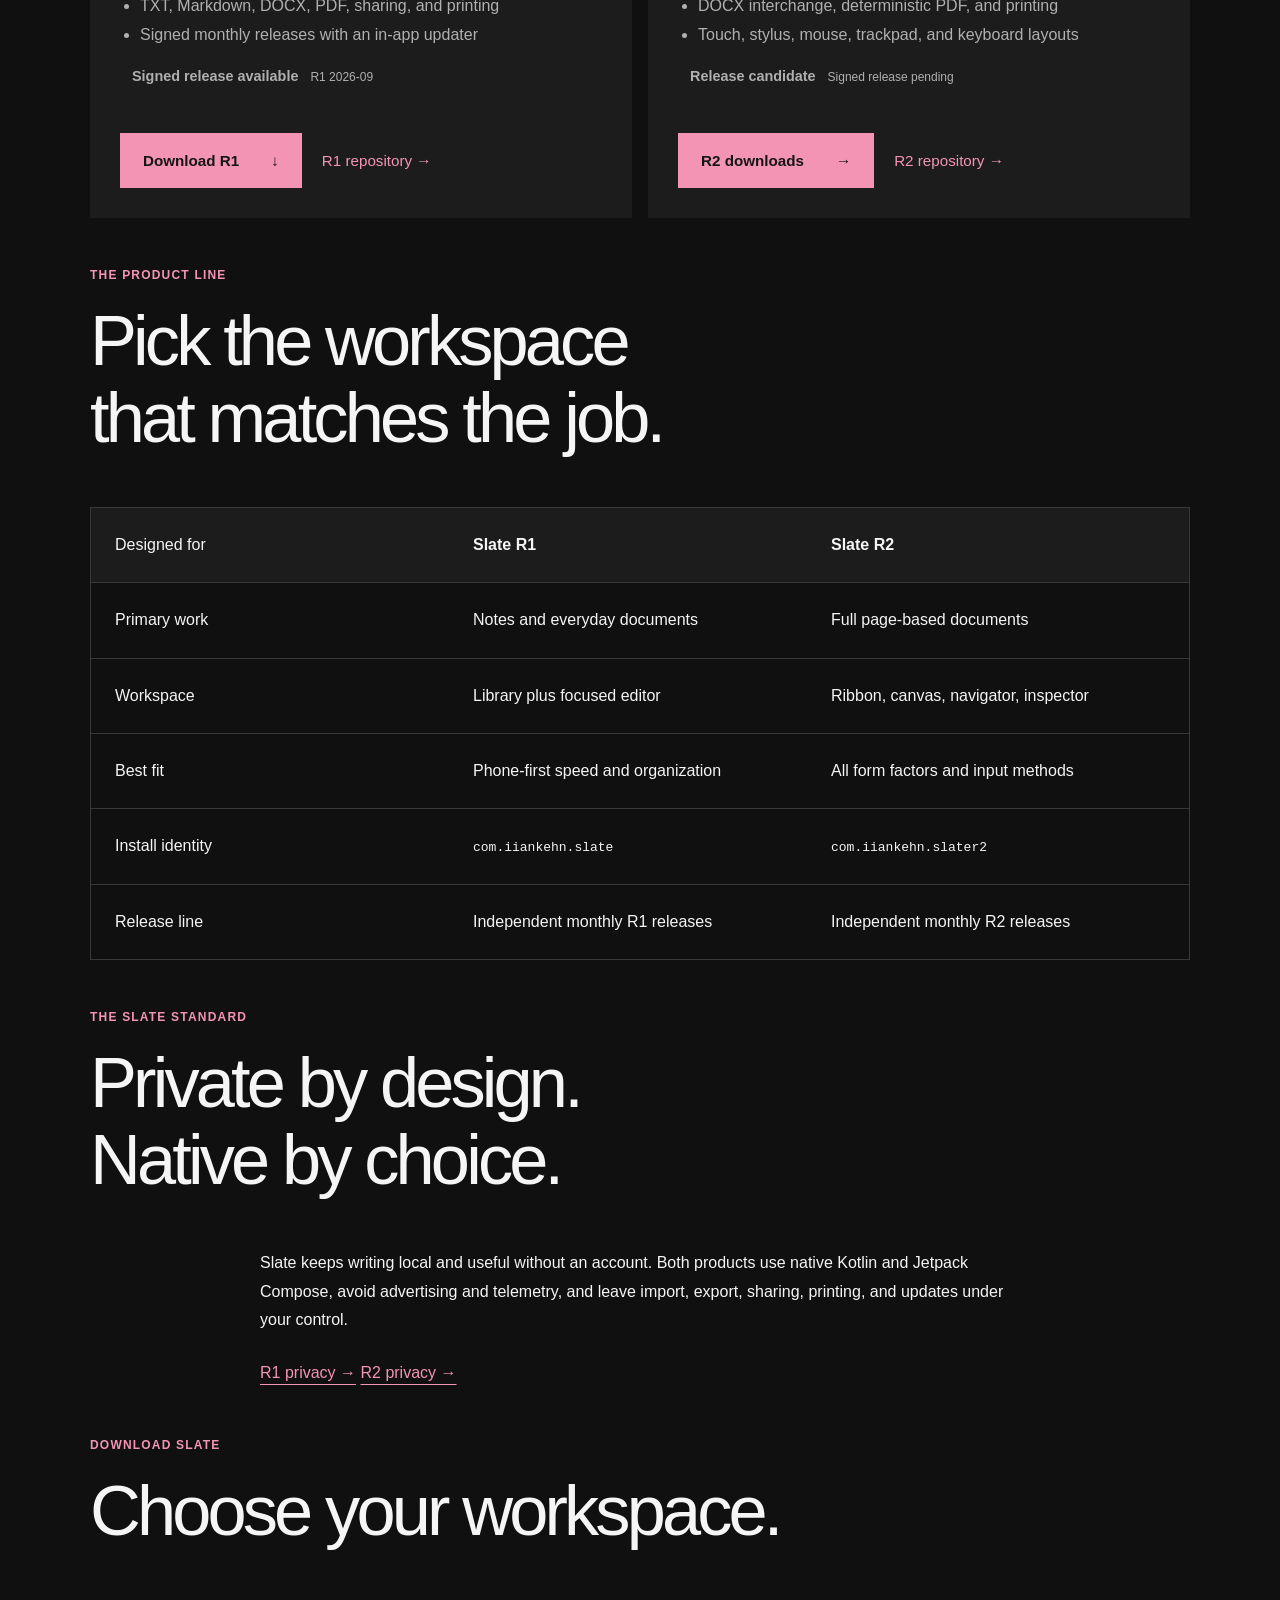
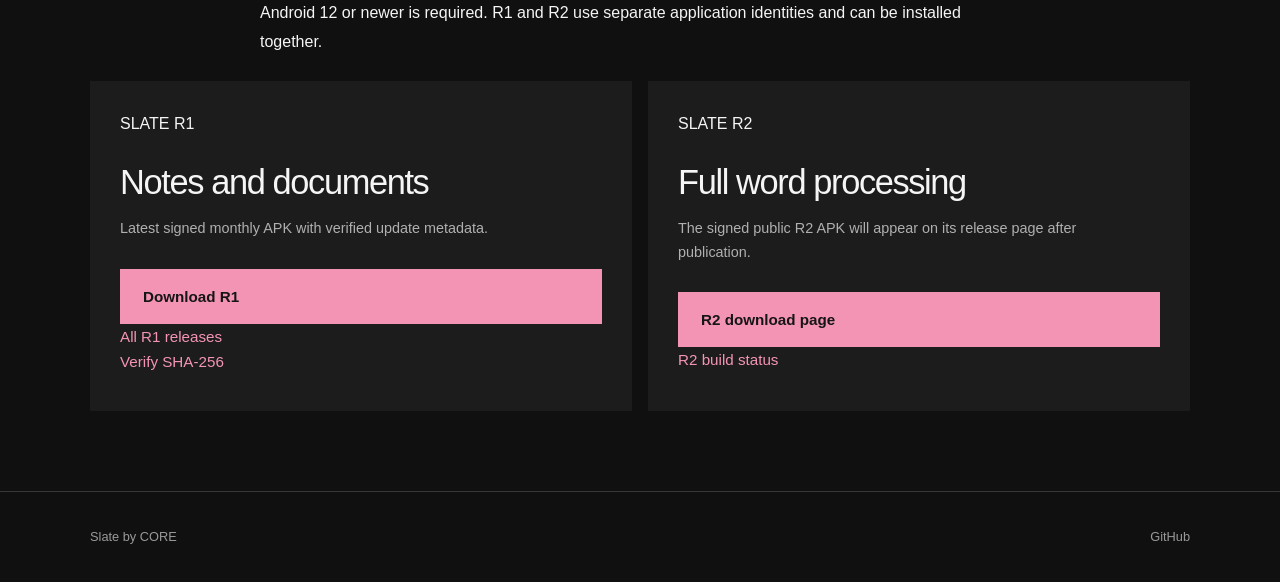
==== commit 38cdd46b: "Use Landing's exact shared layout, typography, navigation, and tile components" ====
--- a/docs/index.html
+++ b/docs/index.html
@@ -17,7 +17,7 @@
   <title>Slate by CORE — R1 and R2</title>
   <link rel="icon" href="assets/slate-mascot-primary.webp?v=2026-10">
   <link rel="apple-touch-icon" href="assets/slate-mascot-primary.png?v=2026-10">
-  <link rel="stylesheet" href="styles.css?v=metro-20261007">
+  <link rel="stylesheet" href="styles.css?v=landing-exact-20261007">
   <script type="application/ld+json">
     {"@context":"https://schema.org","@graph":[
       {"@type":"SoftwareApplication","name":"Slate R1","applicationCategory":"ProductivityApplication","operatingSystem":"Android 12 or newer","url":"https://slate.iiankehn.com/#products","downloadUrl":"https://github.com/iiankehn/slate-android/releases/latest","codeRepository":"https://github.com/iiankehn/slate-android","description":"A private, local-first notes and document app for Android."},
@@ -26,93 +26,44 @@
   </script>
 </head>
 <body>
-  <a class="skip-link" href="#content">Skip to content</a>
-  <header class="site-header">
-    <a class="brand" href="#top" aria-label="Slate home">
-      <img class="brand-icon" src="assets/slate-mascot-primary.webp?v=2026-10" alt="" width="52" height="52">
-      <span><strong>Slate</strong><small>WRITING TOOLS BY CORE</small></span>
-    </a>
-    <div class="header-actions">
-      
-      <button class="menu-button" type="button" aria-expanded="false" aria-controls="site-nav">Menu</button>
-    </div>
-    <nav id="site-nav" aria-label="Primary navigation">
-      <a href="#identity">Identity</a>
-      <a href="#products">Products</a>
-      <a href="#compare">Compare</a>
-      <a href="#principles">Principles</a>
-      <a href="#downloads">Downloads</a>
-      <a class="nav-repo" href="https://github.com/iiankehn">GitHub</a>
-    </nav>
-  </header>
-
-  <main id="content">
+  <a class="skip" href="#main">Skip to content</a><header class="site-header"><div class="shell header-inner"><a class="brand" href="index.html">Slate<span>.</span></a><nav aria-label="Primary"><a href="#top" aria-current="page">Home</a><a href="#adaptive">App</a><a href="#download">Download</a></nav></div></header><main id="main" class="shell">
     <span id="top" aria-hidden="true"></span>
-    <section class="hero">
-      <div class="hero-copy">
-        <p class="eyebrow">SLATE · PRIVATE ANDROID WRITING</p>
-        <h1>Two ways<br>to write.<br><span>One Slate.</span></h1>
-        <p class="lede">R1 is the fast, focused notes and document app. R2 is the full word processor built for larger documents and every Android form factor. They are distinct products—not versions of one another.</p>
-        <div class="actions">
-          <a class="button primary" href="#products">Choose your Slate <span>↓</span></a>
-          <a class="button secondary" href="#downloads">View downloads</a>
+    <section class="home-intro" id="top"><div class="intro-top"><img class="avatar app-avatar" src="../assets/slate-mascot-primary.webp" alt="Slate icon" width="120" height="120"><h1>Slate<span>.</span></h1></div><p class="home-statement">Two waysto write.One Slate.</p><p class="work-line">R1 is the fast, focused notes and document app. R2 is the full word processor built for larger documents and every Android form factor. They are distinct products—not versions of one another.</p>
+        <div class="home-actions">
+          <a class="button" href="#products">Choose your Slate <span>↓</span></a>
+          <a class="text-link" href="#downloads">View downloads</a>
         </div>
-        <div class="platform-line"><span>Android 12+</span><span>Separate installs</span><span>Independent releases</span></div>
-      </div>
-      <div class="family-art" aria-label="Slate R1 and R2 product family">
-        <article class="product-preview preview-r1">
-          <div class="preview-top"><span>R1</span><small>NOTES + DOCUMENTS</small></div>
-          <div class="r1-window">
-            <div class="r1-rail"><i></i><i></i><i></i><i></i></div>
-            <div class="r1-list"><b>Today</b><span></span><span></span><span></span><span></span></div>
-            <div class="r1-note"><small>SLATE R1</small><h2>Capture the thought.</h2><p></p><p></p><p class="short"></p></div>
-          </div>
-          <img src="https://raw.githubusercontent.com/iiankehn/slate-android/main/app/src/main/res/drawable-nodpi/ic_launcher_art.webp" alt="">
-        </article>
-        <article class="product-preview preview-r2">
-          <div class="preview-top"><span>R2</span><small>WORD PROCESSOR</small></div>
-          <div class="r2-window">
-            <div class="ribbon"><span>File</span><b>Home</b><span>Insert</span><span>Layout</span><span>Review</span></div>
-            <div class="r2-workspace"><aside><i></i><i></i></aside><div class="paper"><small>SLATE R2</small><h2>Shape the document.</h2><p></p><p></p><p class="short"></p></div></div>
-          </div>
-          <img src="https://raw.githubusercontent.com/iiankehn/slate-r2-android/main/app/src/main/res/drawable-nodpi/ic_launcher_art.webp" alt="">
-        </article>
-      </div>
+        <div class="article-meta"><span>Android 12+</span><span>Separate installs</span><span>Independent releases</span></div>
+      </section><section class="projects" aria-label="Shared Slate principles">
+      <div class="project"><h3>Local first</h3><p>Your device is authoritative</p></div>
+      <div class="project"><h3>No account</h3><p>Open the app and write</p></div>
+      <div class="project"><h3>No telemetry</h3><p>No ads or behavioral analytics</p></div>
+      <div class="project"><h3>Open development</h3><p>Source and issues on GitHub</p></div>
     </section>
 
-    <section class="family-strip" aria-label="Shared Slate principles">
-      <div><strong>Local first</strong><span>Your device is authoritative</span></div>
-      <div><strong>No account</strong><span>Open the app and write</span></div>
-      <div><strong>No telemetry</strong><span>No ads or behavioral analytics</span></div>
-      <div><strong>Open development</strong><span>Source and issues on GitHub</span></div>
-    </section>
-
-    <section class="section brand-story" id="identity">
-      <div class="mascot-stage">
-        <img src="assets/slate-mascot-primary.webp?v=2026-10" alt="Slate cat-fox holding a cobalt pen, encircled by an ember flame tail">
-      </div>
-      <div>
-        <p class="eyebrow">THE SLATE MARK</p>
+    <section class="content-section" id="identity">
+      <header class="section-heading"><p class="overline">THE SLATE MARK</p>
         <h2>Curiosity. Craft.<br>A little fire.</h2>
+        </header><div class="reading">
         <p class="brand-intro">The smoother Slate mascot keeps the character that made the product recognizable while replacing stone and metallic detail with a bold, flat silhouette built to work across the entire family.</p>
-        <div class="brand-pillars">
-          <article><strong>Cat-fox</strong><span>Curious, focused, and adaptable.</span></article>
-          <article><strong>Cobalt pen</strong><span>The deliberate craft of writing.</span></article>
-          <article><strong>Flame tail</strong><span>Ideas with motion and a distinct spark.</span></article>
+        <div class="projects">
+          <article class="project"><strong>Cat-fox</strong><span>Curious, focused, and adaptable.</span></article>
+          <article class="project"><strong>Cobalt pen</strong><span>The deliberate craft of writing.</span></article>
+          <article class="project"><strong>Flame tail</strong><span>Ideas with motion and a distinct spark.</span></article>
         </div>
       </div>
     </section>
 
-    <section class="section products" id="products">
-      <div class="section-heading">
-        <div><p class="eyebrow">CHOOSE BY PURPOSE</p><h2>Same principles.<br>Different work.</h2></div>
+    <section class="content-section" id="products">
+      <header class="section-heading"><p class="overline">CHOOSE BY PURPOSE</p><h2>Same principles.<br>Different work.</h2></header><div class="reading">
+        <div></div>
         <p>Both products are native Android apps with independent packages, repositories, release lines, and update channels. Install either—or keep both side by side.</p>
       </div>
 
-      <div class="product-grid">
-        <article class="product-card r1-card">
+      <div class="projects">
+        <article class="project">
           <div class="product-card-head">
-            <img src="https://raw.githubusercontent.com/iiankehn/slate-android/main/app/src/main/res/drawable-nodpi/ic_launcher_art.webp" alt="Slate R1 icon">
+            <img src="https://raw.githubusercontent.com/iiankehn/slate-android/main/app/src/main/res/drawable-nodpi/ic_launcher_art.webp" alt="Slate R1 icon" class="project-icon app-icon">
             <div><p class="product-code"><span class="product-token r1-token">R1</span> NOTES + DOCUMENTS</p><h3>Capture quickly.<br>Organize naturally.</h3></div>
           </div>
           <p class="product-summary">A focused notes and document workspace for everyday writing, organization, recovery, and file exchange.</p>
@@ -122,16 +73,16 @@
             <li>TXT, Markdown, DOCX, PDF, sharing, and printing</li>
             <li>Signed monthly releases with an in-app updater</li>
           </ul>
-          <div class="product-status" aria-live="polite"><span class="status-dot live"></span><strong data-product="r1" data-release-status>Signed release available</strong><small data-product="r1" data-release-version>R1 2026-09</small></div>
+          <div class="project-status" aria-live="polite"><span class="status-dot live"></span><strong data-product="r1" data-release-status>Signed release available</strong><small data-product="r1" data-release-version>R1 2026-09</small></div>
           <div class="card-actions">
-            <a class="button product-button" data-product="r1" data-release-link href="https://github.com/iiankehn/slate-android/releases/download/r1-2026-09/Slate-R1-2026-09.apk">Download R1 <span>↓</span></a>
-            <a class="repo-link" href="https://github.com/iiankehn/slate-android">R1 repository →</a>
+            <a class="button" data-product="r1" data-release-link href="https://github.com/iiankehn/slate-android/releases/download/r1-2026-09/Slate-R1-2026-09.apk">Download R1 <span>↓</span></a>
+            <a class="text-link" href="https://github.com/iiankehn/slate-android">R1 repository →</a>
           </div>
         </article>
 
-        <article class="product-card r2-card">
+        <article class="project">
           <div class="product-card-head">
-            <img src="https://raw.githubusercontent.com/iiankehn/slate-r2-android/main/app/src/main/res/drawable-nodpi/ic_launcher_art.webp" alt="Slate R2 icon">
+            <img src="https://raw.githubusercontent.com/iiankehn/slate-r2-android/main/app/src/main/res/drawable-nodpi/ic_launcher_art.webp" alt="Slate R2 icon" class="project-icon app-icon">
             <div><p class="product-code"><span class="product-token r2-token">R2</span> WORD PROCESSOR</p><h3>Build documents.<br>Control every page.</h3></div>
           </div>
           <p class="product-summary">A full word processor for structured, page-aware documents across phones, tablets, foldables, and Googlebook Android.</p>
@@ -141,19 +92,19 @@
             <li>DOCX interchange, deterministic PDF, and printing</li>
             <li>Touch, stylus, mouse, trackpad, and keyboard layouts</li>
           </ul>
-          <div class="product-status" aria-live="polite"><span class="status-dot pending"></span><strong data-product="r2" data-release-status>Release candidate</strong><small data-product="r2" data-release-version>Signed release pending</small></div>
+          <div class="project-status" aria-live="polite"><span class="status-dot pending"></span><strong data-product="r2" data-release-status>Release candidate</strong><small data-product="r2" data-release-version>Signed release pending</small></div>
           <div class="card-actions">
-            <a class="button product-button" data-product="r2" data-release-link href="https://github.com/iiankehn/slate-r2-android/releases">R2 downloads <span>→</span></a>
-            <a class="repo-link" href="https://github.com/iiankehn/slate-r2-android">R2 repository →</a>
+            <a class="button" data-product="r2" data-release-link href="https://github.com/iiankehn/slate-r2-android/releases">R2 downloads <span>→</span></a>
+            <a class="text-link" href="https://github.com/iiankehn/slate-r2-android">R2 repository →</a>
           </div>
         </article>
       </div>
     </section>
 
-    <section class="section comparison" id="compare">
-      <p class="eyebrow">THE PRODUCT LINE</p>
+    <section class="content-section" id="compare">
+      <header class="section-heading"><p class="overline">THE PRODUCT LINE</p>
       <h2>Pick the workspace<br>that matches the job.</h2>
-      <div class="comparison-table" role="table" aria-label="Compare Slate R1 and R2">
+      </header><div class="comparison-table" role="table" aria-label="Compare Slate R1 and R2">
         <div class="comparison-row comparison-head" role="row"><span role="columnheader">Designed for</span><strong role="columnheader">Slate R1</strong><strong role="columnheader">Slate R2</strong></div>
         <div class="comparison-row" role="row"><span role="rowheader">Primary work</span><p>Notes and everyday documents</p><p>Full page-based documents</p></div>
         <div class="comparison-row" role="row"><span role="rowheader">Workspace</span><p>Library plus focused editor</p><p>Ribbon, canvas, navigator, inspector</p></div>
@@ -163,11 +114,10 @@
       </div>
     </section>
 
-    <section class="section principles" id="principles">
-      <div class="principle-mark"><img src="assets/slate-mascot-primary.webp?v=2026-10" alt=""></div>
-      <div>
-        <p class="eyebrow">THE SLATE STANDARD</p>
+    <section class="content-section" id="principles">
+      <header class="section-heading"><p class="overline">THE SLATE STANDARD</p>
         <h2>Private by design.<br>Native by choice.</h2>
+        </header><div class="reading">
         <p>Slate keeps writing local and useful without an account. Both products use native Kotlin and Jetpack Compose, avoid advertising and telemetry, and leave import, export, sharing, printing, and updates under your control.</p>
         <div class="principle-links">
           <a href="https://github.com/iiankehn/slate-android/blob/main/docs/PRIVACY.md">R1 privacy →</a>
@@ -176,41 +126,31 @@
       </div>
     </section>
 
-    <section class="section downloads" id="downloads">
-      <div class="section-heading">
-        <div><p class="eyebrow">DOWNLOAD SLATE</p><h2>Choose your workspace.</h2></div>
+    <section class="content-section" id="downloads">
+      <header class="section-heading"><p class="overline">DOWNLOAD SLATE</p><h2>Choose your workspace.</h2></header><div class="reading">
+        <div></div>
         <p>Android 12 or newer is required. R1 and R2 use separate application identities and can be installed together.</p>
       </div>
-      <div class="download-grid">
-        <article>
+      <div class="projects">
+        <article class="project">
           <span class="download-label">SLATE R1</span>
           <h3>Notes and documents</h3>
           <p data-product="r1" data-download-copy>Latest signed monthly APK with verified update metadata.</p>
-          <a class="button primary" data-product="r1" data-release-link href="https://github.com/iiankehn/slate-android/releases/download/r1-2026-09/Slate-R1-2026-09.apk">Download R1</a>
-          <a class="small-link" href="https://github.com/iiankehn/slate-android/releases">All R1 releases</a>
-          <a class="small-link" data-product="r1" data-checksum-link href="https://github.com/iiankehn/slate-android/releases/download/r1-2026-09/Slate-R1-2026-09.apk.sha256">Verify SHA-256</a>
+          <a class="button" data-product="r1" data-release-link href="https://github.com/iiankehn/slate-android/releases/download/r1-2026-09/Slate-R1-2026-09.apk">Download R1</a>
+          <a class="text-link" href="https://github.com/iiankehn/slate-android/releases">All R1 releases</a>
+          <a class="text-link" data-product="r1" data-checksum-link href="https://github.com/iiankehn/slate-android/releases/download/r1-2026-09/Slate-R1-2026-09.apk.sha256">Verify SHA-256</a>
         </article>
-        <article>
+        <article class="project">
           <span class="download-label">SLATE R2</span>
           <h3>Full word processing</h3>
           <p data-product="r2" data-download-copy>The signed public R2 APK will appear on its release page after publication.</p>
-          <a class="button r2-button" data-product="r2" data-release-link href="https://github.com/iiankehn/slate-r2-android/releases">R2 download page</a>
-          <a class="small-link" href="https://github.com/iiankehn/slate-r2-android/actions">R2 build status</a>
+          <a class="button" data-product="r2" data-release-link href="https://github.com/iiankehn/slate-r2-android/releases">R2 download page</a>
+          <a class="text-link" href="https://github.com/iiankehn/slate-r2-android/actions">R2 build status</a>
         </article>
       </div>
     </section>
   </main>
 
-  <footer>
-    <a class="brand" href="#top"><img class="brand-icon small" src="assets/slate-mascot-primary.webp?v=2026-10" alt="" width="42" height="42"><span><strong>Slate</strong><small>BY CORE</small></span></a>
-    <p>Two independent, local-first Android writing products.</p>
-    <a href="https://github.com/iiankehn/slate-android">R1 source</a>
-    <a href="https://github.com/iiankehn/slate-r2-android">R2 source</a>
-    <a href="https://github.com/iiankehn/slate-r2-android/blob/main/docs/BRAND.md">Brand</a>
-    <a href="https://github.com/iiankehn/slate-android/issues/new/choose">R1 issues</a>
-    <a href="https://github.com/iiankehn/slate-r2-android/issues/new/choose">R2 issues</a>
-  </footer>
-  <script src="script.js"></script>
+  <footer class="site-footer"><div class="shell footer-inner"><span>Slate by CORE</span><a href="https://github.com/iiankehn">GitHub</a></div></footer><script src="script.js"></script>
 </body>
-</html>
-
+</html>
--- a/docs/styles.css
+++ b/docs/styles.css
@@ -1,232 +1,40 @@
-/* Metro family: shared Landing background and geometry, individual accent. */
-:root { color-scheme:dark; --accent:#f494b5; --accent-hover:#ffbbd2; --bg:#101010; --base:#101010; --surface:#1c1c1c; --surface-2:#242424; --surface-raised:#242424; --paper:#1c1c1c; --panel:#1c1c1c; --night:#1c1c1c; --navy:#1c1c1c; --ink:#f5f5f5; --text:#f5f5f5; --muted:#b0b0b0; --dim:#a0a0a0; --line:#383838; --blue:var(--accent); --blue-bright:var(--accent-hover); --blue-strong:var(--accent-hover); --cyan:var(--accent); --r1:var(--accent); --r2:var(--accent); --r1-soft:#242424; --r2-soft:#242424; --header:#101010; --header-bg:#101010; --nav-bg:#1c1c1c; --tint:#242424; --active-bg:#242424; --standfirst:#f5f5f5; --selection-ink:#101010; --shadow:none; --accent-glow:transparent; --max:1100px; --reading:45rem; --sans:"Segoe UI Variable","Segoe UI",-apple-system,BlinkMacSystemFont,Arial,sans-serif; --serif:"Segoe UI Variable","Segoe UI",-apple-system,BlinkMacSystemFont,Arial,sans-serif; }
+/* Modern Metro: type, space, flat surfaces, and a single warm accent. */
+:root{color-scheme:dark;--bg:#101010;--surface:#1c1c1c;--text:#f5f5f5;--muted:#b0b0b0;--line:#383838;--accent:#f494b5;--accent-hover:#ffbbd2;--blue:var(--accent);--blue-deep:var(--accent)}
+*{box-sizing:border-box}
+body{margin:0;background:var(--bg);color:var(--text);font-family:"Segoe UI Variable","Segoe UI",-apple-system,BlinkMacSystemFont,Arial,sans-serif;line-height:1.65;-webkit-font-smoothing:antialiased}
+a{color:inherit;text-underline-offset:6px}a,button{-webkit-tap-highlight-color:transparent}a:focus-visible{outline:2px solid var(--accent);outline-offset:7px}
+.shell{width:min(1100px,calc(100% - 80px));margin-inline:auto}
+.skip{position:absolute;top:-100px;left:20px;padding:10px 16px;background:var(--accent);color:#101010;z-index:10}.skip:focus{top:10px}
+.site-header{padding-top:35px}.header-inner{display:flex;align-items:center;justify-content:space-between;gap:36px;padding-bottom:28px;border-bottom:1px solid var(--line)}
+.brand{font-size:1.75rem;font-weight:750;letter-spacing:-.06em;text-decoration:none;line-height:1}.brand span{color:var(--accent)}
+.header-inner nav{display:flex;gap:34px}.header-inner nav a{position:relative;text-decoration:none;color:#999;font-size:1.4rem;font-weight:400;letter-spacing:-.03em;padding:5px 0 11px;transition:color .15s}
+.header-inner nav a:hover{color:var(--text)}.header-inner nav a[aria-current=page]{color:var(--text)}.header-inner nav a[aria-current=page]:after{content:'';height:3px;background:var(--accent);position:absolute;bottom:0;left:0;right:0}
+main{min-height:calc(100svh - 210px);padding-bottom:80px}.home-intro{padding:80px 0 65px}.intro-top{display:flex;align-items:center;gap:32px;margin-bottom:42px}
+.avatar{width:120px;height:120px;object-fit:cover;object-position:50% 39%;border-radius:50%;display:block;flex-shrink:0}.avatar.small{width:96px;height:96px}
+h1,h2,h3,p{margin-top:0}.home-intro h1{font-size:clamp(3rem,6vw,5.4rem);font-weight:350;line-height:1.05;letter-spacing:-.06em;margin:0}h1 span{font-weight:650}
+.home-statement{font-size:clamp(1.8rem,3.7vw,3rem);line-height:1.25;font-weight:350;letter-spacing:-.04em;max-width:800px;margin-bottom:28px}.work-line{font-size:1rem;color:var(--muted);max-width:650px;margin:0}.work-line strong{font-weight:500}
+.home-actions{display:flex;align-items:center;gap:32px;flex-wrap:wrap;margin-top:42px}.button{display:inline-flex;align-items:center;justify-content:space-between;gap:32px;background:var(--accent);color:#151515;padding:14px 22px;text-decoration:none;font-size:.95rem;font-weight:650;border:1px solid var(--accent);transition:background .15s}.button:hover{background:var(--accent-hover)}.text-link{color:var(--accent);font-size:.95rem;text-decoration:none;font-weight:500}.text-link:hover{text-decoration:underline}
+.site-footer{border-top:1px solid var(--line)}.footer-inner{min-height:90px;display:flex;align-items:center;justify-content:space-between;gap:24px;font-size:.8rem;color:#999}.footer-inner a{text-decoration:none}.footer-inner a:hover{color:var(--accent)}
+.overline{font-size:.75rem;color:var(--accent);font-weight:600;letter-spacing:.1em;text-transform:uppercase;margin-bottom:16px}
+.page-heading{padding:64px 0 42px}.page-heading h1,.about-heading h1{font-size:clamp(2.6rem,5.5vw,4.6rem);line-height:1.1;font-weight:350;letter-spacing:-.055em;margin-bottom:20px}.page-heading>p:last-child{color:var(--muted);font-size:1rem;margin-bottom:0}
+.projects{display:grid;grid-template-columns:repeat(2,minmax(0,1fr));gap:16px}.project{display:flex;flex-direction:column;position:relative;background:var(--surface);padding:30px;min-height:330px;transition:background .15s}.project:hover{background:#242424}.project-top{display:flex;align-items:center;justify-content:space-between;gap:12px}
+.project-icon{display:grid;place-items:center;width:64px;height:64px;color:var(--accent);font-size:2.1rem;font-weight:600;background:#303030}.project-icon.app-icon{background:transparent}.project-icon.app-icon img{display:block;width:100%;height:100%;object-fit:contain}.tag{color:var(--muted);font-size:.73rem}
+.project h3{font-size:2.15rem;line-height:1.15;font-weight:400;letter-spacing:-.04em;margin:26px 0 14px}.project p{color:var(--muted);font-size:.9rem;line-height:1.65;margin-bottom:28px;max-width:460px}.project-link{display:flex;justify-content:space-between;align-items:center;gap:20px;margin-top:auto;padding-top:20px;border-top:1px solid var(--line);color:var(--accent);font-size:.9rem;text-decoration:none}.project-link span:last-child{font-size:1.5rem;line-height:1}.project-link:hover span:first-child{text-decoration:underline;text-underline-offset:5px}
+.about-heading{display:flex;align-items:center;gap:30px;padding:64px 0 42px}.about-heading h1{margin-bottom:0}.about-heading .overline{margin-bottom:12px}.about-content{display:grid;grid-template-columns:1.4fr 1fr;gap:70px;border-top:1px solid var(--line);padding-top:42px}.about-content h2{font-size:1.9rem;font-weight:400;line-height:1.25;letter-spacing:-.035em;margin-bottom:24px}.about-content p{color:var(--muted);font-size:.95rem;margin-bottom:22px}.about-content strong{font-weight:550;color:var(--text)}.personal-note{padding-left:30px;border-left:2px solid var(--accent);align-self:start}.note-rule{display:none}.personal-note .overline{margin:30px 0 16px;color:var(--accent);font-size:.75rem}
+.social-buttons{display:flex;flex-wrap:wrap;gap:10px}.social-button{width:44px;height:44px;border:1px solid #555;border-radius:50%;display:grid;place-items:center;color:var(--text);transition:color .15s,border-color .15s}.social-button svg{width:20px;height:20px;fill:currentColor}.social-button:hover{color:var(--accent);border-color:var(--accent)}
+[hidden]{display:none!important}
+@media(max-width:800px){.shell{width:calc(100% - 48px)}.about-content{gap:35px}.project{padding:25px}.header-inner nav{gap:25px}}
+@media(max-width:600px){.shell{width:calc(100% - 40px)}.site-header{padding-top:24px}.header-inner{display:block;padding-bottom:22px}.brand{font-size:1.45rem;display:inline-block;margin-bottom:21px}.header-inner nav{gap:28px}.header-inner nav a{font-size:1.75rem;padding-bottom:10px;font-weight:350}main{min-height:calc(100svh - 232px);padding-bottom:48px}.home-intro{padding:42px 0 24px}.intro-top{gap:20px;margin-bottom:34px}.avatar{width:84px;height:84px}.home-intro h1{font-size:clamp(1.75rem,7vw,2.7rem);letter-spacing:-.05em}.home-statement{font-size:2.05rem;line-height:1.25;margin-bottom:25px}.desktop-break{display:none}.work-line{font-size:.91rem;max-width:350px}.home-actions{gap:22px;margin-top:32px}.button{font-size:.88rem;padding:12px 16px;gap:24px}.text-link{font-size:.9rem}.footer-inner{min-height:76px;font-size:.74rem}.page-heading{padding:42px 0 30px}.page-heading h1,.about-heading h1{font-size:2.7rem}.page-heading>p:last-child{font-size:.9rem}.projects{grid-template-columns:1fr;gap:14px}.project{min-height:310px;padding:25px}.project h3{font-size:2rem}.project p{font-size:.9rem}.about-heading{gap:20px;padding:42px 0 32px;align-items:center}.avatar.small{width:76px;height:76px}.about-heading h1{font-size:2.1rem}.about-heading .overline{font-size:.62rem;line-height:1.5;margin-bottom:9px;letter-spacing:.06em}.about-content{grid-template-columns:1fr;gap:38px;padding-top:32px}.about-content h2{font-size:1.8rem}.about-content p{font-size:.92rem}.personal-note{padding-left:20px}}
+@media(max-width:360px){.intro-top{gap:15px}.avatar{width:72px;height:72px}.home-statement{font-size:1.85rem}.header-inner nav{gap:24px}.header-inner nav a{font-size:1.55rem}}
+@media(prefers-reduced-motion:reduce){*{transition:none!important}}
 
 
+/* Content components shared verbatim by every CORE website. */
+.content-section{padding-top:48px}.section-heading{padding:0 0 30px}.section-heading h2{font-size:clamp(2.6rem,5.5vw,4.6rem);line-height:1.1;font-weight:350;letter-spacing:-.055em;margin-bottom:20px}.section-heading>p:last-child{color:var(--muted);font-size:1rem;margin-bottom:0}
+.reading{max-width:760px;margin-inline:auto;font-size:1rem;line-height:1.8}.reading p{margin-bottom:24px}.reading h2{font-size:1.9rem;font-weight:400;line-height:1.25;letter-spacing:-.035em;margin:42px 0 24px}.reading h3{font-size:1.5rem;font-weight:400;line-height:1.3}.reading a{color:var(--accent)}.reading blockquote,.reading aside{margin:30px 0;padding:24px;border-left:2px solid var(--accent);background:var(--surface)}.reading img{max-width:100%;height:auto}.reading figure{margin:24px 0}.reading ul{padding-left:24px}
+.tile-image{display:block;width:calc(100% + 60px);max-width:none;margin:-30px -30px 26px;aspect-ratio:16/9;object-fit:cover}.project h3 a{text-decoration:none}.project ul{color:var(--muted);padding-left:20px;line-height:1.8}.project .actions,.project .card-actions,.project .channel-actions{display:flex;align-items:center;flex-wrap:wrap;gap:20px;margin-top:auto;padding-top:20px}.project .tag{font-size:.8rem}.project .project-top p{margin:0}.project .project-link{font-size:.9rem}.app-avatar{object-fit:contain}.article-meta{color:var(--muted);font-size:.9rem}.article-image{margin:0 0 36px}.article-image img{width:100%;height:auto}.related-entry{padding-top:32px;margin-top:42px;border-top:1px solid var(--line)}.related-entry a{color:var(--accent)}.comparison-table{overflow-x:auto;border:1px solid var(--line)}.comparison-row{display:grid;grid-template-columns:1fr 1fr 1fr;gap:24px;padding:24px;min-width:650px;border-bottom:1px solid var(--line)}.comparison-row:last-child{border-bottom:0}.comparison-row p{margin:0}.comparison-head{background:var(--surface)}.download-links{display:flex;flex-wrap:wrap;gap:16px}.download-links a{color:var(--accent)}.projects+.reading{margin-top:32px}.project-status{color:var(--muted);font-size:.9rem;margin-bottom:24px}.project-status>*{margin-right:12px}.site-header nav{flex-wrap:wrap}.home-intro .intro-top h1{overflow-wrap:break-word}.reading code{overflow-wrap:anywhere}
+@media(max-width:800px){.tile-image{width:calc(100% + 50px);margin:-25px -25px 26px}}
+@media(max-width:600px){.content-section{padding-top:38px}.section-heading h2{font-size:2.7rem}.section-heading{padding-bottom:30px}.reading{font-size:1rem}.reading h2{font-size:1.8rem}.tile-image{width:calc(100% + 50px);margin:-25px -25px 26px}}
+@media print{.site-header,.site-footer,.home-actions{display:none}body{background:white;color:black}.shell,.reading{width:100%;max-width:none}.reading a{color:black}}
 
-
-* { box-sizing: border-box }
-html { scroll-behavior: smooth }
-body { margin: 0; background: var(--surface); color: var(--ink); font: 16px/1.6 Inter, ui-sans-serif, system-ui, -apple-system, BlinkMacSystemFont, "Segoe UI", sans-serif }
-a { color: inherit; text-decoration: none }
-button, a { -webkit-tap-highlight-color: transparent }
-.skip-link { position: fixed; top: 12px; left: 12px; z-index: 100; padding: 10px 16px; border-radius: 999px; background: var(--navy); color: #fff; font-weight: 800; transform: translateY(-150%); transition: transform .18s ease }
-.skip-link:focus { transform: translateY(0) }
-:focus-visible { outline: 3px solid #63a7ef; outline-offset: 4px }
-.site-header { position: sticky; top: 0; z-index: 20; display: flex; align-items: center; justify-content: space-between; padding: 12px clamp(20px, 5vw, 76px); background: var(--header); border-bottom: 1px solid var(--line); backdrop-filter: blur(20px) }
-.brand { display: flex; align-items: center; gap: 11px }
-.brand span { display: flex; flex-direction: column; line-height: 1 }
-.brand strong { font-size: 1.32rem; letter-spacing: -.04em }
-.brand small { margin-top: 5px; color: var(--blue); font-size: .55rem; font-weight: 900; letter-spacing: .17em }
-.brand-icon { width: 52px; height: 52px; object-fit: contain }
-.brand-icon.small { width: 42px; height: 42px }
-.site-header nav { display: flex; align-items: center; gap: 28px; color: var(--muted); font-size: .9rem; font-weight: 700 }
-.site-header nav a:hover { color: var(--blue) }
-.nav-repo { padding: 9px 18px; border-radius: 999px; background: var(--navy); color: #fff !important }
-.header-actions { display: flex; gap: 8px; margin-left: auto; margin-right: 24px }
-.menu-button, .theme-button { border: 1px solid var(--line); border-radius: 999px; background: var(--paper); color: var(--ink); padding: 8px 14px; font: inherit; font-size: .8rem; font-weight: 750 }
-.menu-button { display: none }
-
-.hero { min-height: 760px; display: grid; grid-template-columns: .82fr 1.18fr; align-items: center; gap: 6vw; padding: 78px clamp(24px, 7vw, 110px); overflow: hidden }
-.eyebrow { margin: 0 0 18px; color: var(--blue); font-size: .71rem; font-weight: 900; letter-spacing: .19em }
-.hero h1, .section h2 { margin: 0; line-height: .96; letter-spacing: -.065em }
-.hero h1 { font-size: clamp(4rem, 7.4vw, 7.5rem) }
-.hero h1 span { color: var(--blue) }
-.lede { max-width: 650px; margin: 30px 0; color: var(--muted); font-size: clamp(1.04rem, 1.45vw, 1.25rem) }
-.actions, .card-actions { display: flex; flex-wrap: wrap; align-items: center; gap: 12px }
-.platform-line { display: flex; flex-wrap: wrap; gap: 9px; margin-top: 18px }
-.platform-line span { padding: 5px 10px; border: 1px solid var(--line); border-radius: 999px; background: var(--paper); color: var(--muted); font-size: .7rem; font-weight: 800 }
-.button { display: inline-flex; align-items: center; justify-content: center; gap: 15px; border-radius: 999px; padding: 13px 22px; font-size: .91rem; font-weight: 850; transition: .2s ease }
-.primary { background: var(--blue); color: #fff; box-shadow: 0 12px 28px rgba(45, 100, 167, .24) }
-.primary:hover { background: var(--blue-strong); transform: translateY(-1px) }
-.secondary { border: 1px solid var(--line); background: var(--paper) }
-
-.family-art { position: relative; min-height: 590px }
-.product-preview { position: absolute; overflow: hidden; border: 1px solid var(--line); border-radius: 29px; background: var(--paper); box-shadow: var(--shadow) }
-.product-preview > img { position: absolute; right: 20px; bottom: 18px; width: 84px; border-radius: 21px; filter: drop-shadow(0 14px 18px rgba(20, 34, 57, .24)) }
-.preview-r1 { z-index: 2; left: 0; bottom: 0; width: 56%; height: 72%; transform: rotate(-3deg) }
-.preview-r2 { z-index: 1; top: 0; right: 0; width: 67%; height: 79%; transform: rotate(2deg) }
-.preview-top { height: 58px; display: flex; align-items: center; justify-content: space-between; padding: 0 22px; border-bottom: 1px solid var(--line); background: var(--paper) }
-.preview-top span { font-size: 1.3rem; font-weight: 900 }
-.preview-top small { color: var(--muted); font-size: .58rem; font-weight: 900; letter-spacing: .15em }
-.r1-window { height: calc(100% - 58px); display: grid; grid-template-columns: 48px 32% 1fr; background: var(--r1-soft) }
-.r1-rail { display: flex; flex-direction: column; align-items: center; gap: 17px; padding-top: 25px; background: var(--r1) }
-.r1-rail i { width: 13px; height: 13px; border-radius: 5px; background: rgba(255,255,255,.72) }
-.r1-list { padding: 26px 17px; border-right: 1px solid var(--line) }
-.r1-list b { display: block; margin-bottom: 22px }
-.r1-list span, .r1-note p, .paper p { display: block; height: 7px; margin: 12px 0; border-radius: 8px; background: var(--line) }
-.r1-list span { height: 34px; background: var(--paper) }
-.r1-note { padding: 46px 32px; background: var(--paper) }
-.r1-note small, .paper small { color: var(--blue); font-weight: 900; letter-spacing: .14em }
-.r1-note h2, .paper h2 { margin: 18px 0 30px; font-size: 1.45rem; line-height: 1.08 }
-.r1-note p.short, .paper p.short { width: 62% }
-.r2-window { height: calc(100% - 58px); background: var(--surface-2) }
-.ribbon { height: 52px; display: flex; align-items: center; gap: 19px; padding: 0 20px; border-bottom: 1px solid var(--line); background: var(--paper); color: var(--muted); font-size: .64rem }
-.ribbon b { padding: 16px 0; border-bottom: 2px solid var(--r2); color: var(--r2) }
-.r2-workspace { height: calc(100% - 52px); display: grid; grid-template-columns: 66px 1fr; gap: 15px; padding: 16px }
-.r2-workspace aside { display: flex; flex-direction: column; gap: 9px }
-.r2-workspace aside i { height: 72px; border: 1px solid var(--line); background: var(--paper) }
-.paper { padding: 42px 38px; background: var(--paper); box-shadow: 0 9px 24px rgba(31, 47, 73, .1) }
-
-.family-strip { display: grid; grid-template-columns: repeat(4, 1fr); padding: 0 clamp(24px, 7vw, 110px); border-block: 1px solid var(--line); background: var(--paper) }
-.family-strip div { display: flex; flex-direction: column; padding: 25px; border-right: 1px solid var(--line) }
-.family-strip div:first-child { border-left: 1px solid var(--line) }
-.family-strip span { color: var(--muted); font-size: .78rem }
-.section { padding: 118px clamp(24px, 7vw, 110px) }
-.section h2 { font-size: clamp(3rem, 6vw, 5.8rem) }
-.section-heading { display: grid; grid-template-columns: 1.15fr .85fr; align-items: end; gap: 8vw }
-.section-heading > p { max-width: 620px; margin: 0 0 8px; color: var(--muted); font-size: 1.05rem }
-.brand-story { display: grid; grid-template-columns: minmax(280px, .78fr) 1.22fr; align-items: center; gap: 7vw; background: var(--paper) }
-.mascot-stage { position: relative; display: grid; place-items: center; min-height: 520px }
-.mascot-stage::before { content: ""; position: absolute; width: 86%; aspect-ratio: 1; border-radius: 50%; background: radial-gradient(circle, rgba(255,86,58,.13), rgba(45,100,167,.07) 46%, transparent 70%) }
-.mascot-stage img { position: relative; width: min(100%, 520px); height: auto }
-.brand-intro { max-width: 720px; color: var(--muted); font-size: 1.06rem }
-.brand-pillars { display: grid; grid-template-columns: repeat(3, 1fr); gap: 10px; margin-top: 34px }
-.brand-pillars article { display: flex; min-height: 130px; flex-direction: column; padding: 20px; border: 1px solid var(--line); border-radius: 20px; background: var(--surface) }
-.brand-pillars strong { margin-bottom: auto }
-.brand-pillars span { color: var(--muted); font-size: .8rem }
-
-.product-grid { display: grid; grid-template-columns: repeat(2, 1fr); gap: 20px; margin-top: 58px }
-.unified-grid { grid-template-columns: minmax(0, 1fr) }
-.unified-card { min-height: 610px; background: linear-gradient(150deg, var(--r1-soft), var(--r2-soft) 42%, var(--paper) 76%) }
-.unified-card .product-button { background: var(--blue); color: #fff }
-.product-card { display: flex; min-height: 670px; flex-direction: column; padding: clamp(28px, 4vw, 44px); border: 1px solid var(--line); border-radius: 30px; box-shadow: var(--shadow) }
-.r1-card { background: linear-gradient(150deg, var(--r1-soft), var(--paper) 58%) }
-.r2-card { background: linear-gradient(150deg, var(--r2-soft), var(--paper) 58%) }
-.product-card-head { display: flex; align-items: center; gap: 22px }
-.product-card-head img { width: 94px; height: 94px; border-radius: 24px }
-.product-code { margin: 0 0 5px; color: var(--muted); font-size: .66rem; font-weight: 900; letter-spacing: .18em }
-.product-token { display: inline-flex; align-items: center; justify-content: center; min-width: 34px; margin-right: 7px; padding: 3px 7px; border-radius: 999px; color: #fff; letter-spacing: .08em }
-.r1-token { background: var(--r1) }
-.r2-token { background: var(--r2) }
-.product-card h3 { margin: 0; font-size: clamp(2rem, 3.5vw, 3.45rem); line-height: 1; letter-spacing: -.05em }
-.product-summary { max-width: 630px; margin: 35px 0 22px; color: var(--muted); font-size: 1.05rem }
-.product-card ul { margin: 0; padding-left: 20px; color: var(--muted) }
-.product-card li { margin: 8px 0 }
-.product-status { display: grid; grid-template-columns: auto 1fr auto; align-items: center; gap: 10px; margin-top: auto; padding: 28px 0 20px; border-top: 1px solid var(--line) }
-.product-status small { color: var(--muted) }
-.status-dot { width: 10px; height: 10px; border-radius: 50% }
-.status-dot.live { background: #2f9b69; box-shadow: 0 0 0 5px rgba(47,155,105,.12) }
-.status-dot.pending { background: #d58a32; box-shadow: 0 0 0 5px rgba(213,138,50,.12) }
-.product-button { color: #fff }
-.r1-card .product-button { background: var(--r1) }
-.r2-card .product-button, .r2-button { background: var(--r2); color: #fff }
-.repo-link, .small-link, .principle-links a { color: var(--blue); font-size: .86rem; font-weight: 800 }
-
-.comparison { background: var(--surface-2) }
-.comparison-table { margin-top: 55px; border: 1px solid var(--line); border-radius: 28px; overflow: hidden; background: var(--paper); box-shadow: var(--shadow) }
-.comparison-row { display: grid; grid-template-columns: .55fr 1fr 1fr; border-bottom: 1px solid var(--line) }
-.comparison-row:last-child { border-bottom: 0 }
-.comparison-row > * { margin: 0; padding: 22px 28px; border-right: 1px solid var(--line) }
-.comparison-row > *:last-child { border-right: 0 }
-.comparison-row > span { color: var(--muted); font-size: .8rem; font-weight: 850 }
-.comparison-row p { color: var(--muted) }
-.comparison-head { background: var(--navy); color: #fff }
-.comparison-head > span { color: #cbd5e5 }
-.comparison-row code { overflow-wrap: anywhere; color: var(--ink) }
-
-.principles { display: grid; grid-template-columns: auto 1fr; align-items: center; gap: 60px }
-.principle-mark { display: grid; width: 220px; aspect-ratio: 1; place-items: center }
-.principle-mark img { width: 100%; height: auto }
-.principles p:not(.eyebrow) { max-width: 800px; color: var(--muted); font-size: 1.05rem }
-.principle-links { display: flex; flex-wrap: wrap; gap: 24px }
-
-.downloads { background: linear-gradient(180deg, transparent, var(--surface-2)) }
-.download-grid { display: grid; grid-template-columns: repeat(2, 1fr); gap: 18px; margin-top: 55px }
-.download-grid.unified-grid { grid-template-columns: minmax(0, 1fr) }
-.download-grid article { display: flex; min-height: 320px; flex-direction: column; align-items: flex-start; padding: 38px; border: 1px solid var(--line); border-radius: 28px; background: var(--paper); box-shadow: 0 15px 35px rgba(42,60,88,.07) }
-.download-label { color: var(--blue); font-size: .68rem; font-weight: 900; letter-spacing: .18em }
-.download-grid h3 { margin: 34px 0 8px; font-size: 2rem; letter-spacing: -.04em }
-.download-grid p { margin: 0 0 25px; color: var(--muted) }
-.download-grid .small-link { margin-top: 16px }
-.download-grid .small-link + .small-link { margin-top: 8px }
-
-footer { display: flex; align-items: center; gap: 25px; padding: 28px clamp(24px, 7vw, 110px); border-top: 1px solid var(--line); color: var(--muted); font-size: .77rem }
-footer p { margin-right: auto }
-footer > a:not(.brand) { color: var(--ink) }
-.not-found { min-height: 100vh; display: grid; align-content: center; justify-items: start; max-width: 820px; padding: clamp(32px, 8vw, 110px); margin: auto }
-.not-found img { margin-bottom: 28px; border-radius: 23px; box-shadow: var(--shadow) }
-.not-found h1 { margin: 0; font-size: clamp(3.5rem, 8vw, 7.8rem); line-height: .94; letter-spacing: -.065em }
-.not-found > p:not(.eyebrow) { max-width: 630px; margin: 28px 0; color: var(--muted); font-size: 1.08rem }
-
-
-@media (max-width: 980px) {
-  .site-header nav { display: none; position: absolute; top: 76px; left: 16px; right: 16px; flex-direction: column; align-items: stretch; padding: 20px; border: 1px solid var(--line); border-radius: 20px; background: var(--paper); box-shadow: var(--shadow) }
-  .site-header nav.open { display: flex }
-  .menu-button { display: block }
-  .header-actions { margin-right: 0 }
-  .hero { grid-template-columns: 1fr }
-  .family-art { min-height: 560px }
-  .product-grid, .download-grid { grid-template-columns: 1fr }
-  .brand-story { grid-template-columns: 1fr }
-  .mascot-stage { min-height: 430px }
-  .section-heading { grid-template-columns: 1fr; align-items: start }
-  .family-strip { grid-template-columns: repeat(2, 1fr) }
-  footer { flex-wrap: wrap }
-  footer p { flex-basis: 100%; order: 2 }
-}
-@media (max-width: 620px) {
-  .brand small { letter-spacing: .12em }
-  .theme-button { display: none }
-  .hero { min-height: auto; padding: 65px 21px 80px }
-  .hero h1 { font-size: 4rem }
-  .family-art { min-height: 500px; margin-top: 20px }
-  .preview-r1 { width: 79%; height: 62% }
-  .preview-r2 { width: 84%; height: 67% }
-  .r1-window { grid-template-columns: 38px 1fr }
-  .r1-note { display: none }
-  .ribbon span:nth-of-type(n+3) { display: none }
-  .family-strip { grid-template-columns: 1fr }
-  .family-strip div, .family-strip div:first-child { border-left: 0; border-right: 0; border-bottom: 1px solid var(--line) }
-  .section { padding: 84px 21px }
-  .product-card { min-height: 700px; padding: 27px 23px }
-  .product-card-head { align-items: flex-start; flex-direction: column }
-  .product-card-head img { width: 78px; height: 78px; border-radius: 21px }
-  .product-status { grid-template-columns: auto 1fr }
-  .product-status small { grid-column: 2 }
-  .comparison-table { overflow-x: auto }
-  .comparison-row { min-width: 720px }
-  .principles { grid-template-columns: 1fr }
-  .principle-mark { width: 150px }
-  .brand-pillars { grid-template-columns: 1fr }
-  .brand-pillars article { min-height: 105px }
-  footer { align-items: flex-start; flex-direction: column; gap: 13px }
-  footer p { margin: 0 }
-}
-@media (prefers-reduced-motion: reduce) {
-  html { scroll-behavior: auto }
-  .button:hover { transform: none }
-}
-
-
-/* Shared Metro rhythm and interaction states. */
-body { background:#101010; color:#f5f5f5; font-family:"Segoe UI Variable","Segoe UI",-apple-system,BlinkMacSystemFont,Arial,sans-serif; line-height:1.65; }
-h1,h2,h3 { font-weight:400; letter-spacing:-.045em; line-height:1.12; overflow-wrap:break-word; }
-p { overflow-wrap:break-word; }
-.site-header { position:relative; top:auto; background:#101010; backdrop-filter:none; padding-top:28px; padding-bottom:24px; }
-.site-header nav { font-size:1.4rem; font-weight:400; letter-spacing:-.03em; flex-wrap:wrap; }
-.site-header nav a { text-transform:none; letter-spacing:inherit; font-size:inherit; font-weight:inherit; }
-.site-header nav a:hover { color:var(--accent); }
-.brand strong,.wordmark { font-size:1.75rem; font-weight:750; }
-.brand small { color:var(--accent); font-size:.75rem; }
-.button,.primary,.product-button,.nav-repo,.nav-download { border-radius:0; box-shadow:none; background:var(--accent); color:#101010!important; border:1px solid var(--accent); font-weight:650; }
-.button:hover,.primary:hover,.product-button:hover,.nav-repo:hover,.nav-download:hover { background:var(--accent-hover); color:#101010; transform:none; filter:none; }
-.secondary { background:transparent; color:var(--accent)!important; }
-.secondary:hover { background:#242424; color:var(--accent-hover)!important; }
-.menu-button,.menu-toggle { border-radius:0; background:#1c1c1c; color:#f5f5f5; font:inherit; }
-.theme-button,.theme-toggle { display:none!important; }
-.eyebrow,.read-link,.text-link,.repo-link,.small-link,.download-label { color:var(--accent); }
-.eyebrow { font-size:.875rem; font-weight:600; letter-spacing:.1em; }
-.lede,.meta,.channel-note,.section-intro { color:var(--muted); }
-:focus-visible { outline:2px solid var(--accent); outline-offset:5px; }
-::selection { background:var(--accent); color:#101010; }
-.site-footer,footer { background:#101010; color:var(--muted); }
-@media(max-width:850px) { .site-header nav.open { background:#1c1c1c; border-radius:0; box-shadow:none; top:100%; } }
-@media(max-width:600px) { .site-header { padding-top:24px; } .site-header nav { font-size:1.2rem; gap:20px; } }
-
-.hero{min-height:620px;padding-block:64px}.hero h1{font-weight:350;font-size:clamp(3rem,6.4vw,5.8rem);line-height:1.08}.hero h1 span{color:var(--accent);background:none}.section h2,.download-panel h2{font-size:clamp(2.6rem,5.5vw,4.6rem);font-weight:350;line-height:1.1}.section{padding-block:80px}
-.hero-art img{animation:none;filter:none}.glow,.mascot-stage::before{display:none}.version,.platform-line span,.brand-pillars article,.product-card,.product-card-head img,.download-grid article,.product-token,.feature-grid,.channel-card,.download-panel{border-radius:0;box-shadow:none}
-.trust-strip,.family-strip{background:#1c1c1c}.feature-grid{gap:16px;border:0;background:transparent}.feature-grid article,.channel-card,.beta-card,.download-panel,.brand-pillars article,.product-card,.unified-card,.r1-card,.r2-card,.download-grid article{background:#1c1c1c;border:0}.feature-grid h3{font-size:1.7rem;font-weight:400;margin-top:36px}.feature-grid article{min-height:230px}.channel-card{padding:30px;min-height:330px}.channel-card h3{margin-top:42px;font-weight:400}.channel-heading strong{color:var(--muted)}.channel-heading span{font-size:.875rem;font-weight:600}.channels,.devices{background:none}.download-panel{padding:32px}.version{background:#1c1c1c;color:var(--accent);font-size:.875rem}.trust-strip span,.family-strip span{font-size:.875rem}.brand-story{background:#1c1c1c}.brand-pillars article{background:#242424}.product-preview{border-radius:0;box-shadow:none;transform:none}.product-preview>img{border-radius:0;filter:none}.mockup{background:#1c1c1c;box-shadow:none;border-radius:0}.browser-ui{background:#303030;border-radius:0;color:#b0b0b0}.page-mark small{font-size:.75rem}.text-link{color:var(--accent)}.header-actions{margin-right:0}.product-button{color:#101010!important}.mascot-stage{min-height:380px}.paper{box-shadow:none}.r1-rail{background:#5a293c}.product-summary,.brand-intro{color:var(--muted)}
-@media(max-width:850px){.hero{padding-block:42px;min-height:auto}.site-header nav{gap:20px}.section{padding-block:64px}}
-@media(max-width:620px){.hero h1{font-size:clamp(2.8rem,10vw,4rem)}.brand-pillars{grid-template-columns:1fr}.section h2{font-size:clamp(2.3rem,8vw,3rem)}.product-card{min-height:0}.family-art{min-height:430px}.product-card h3{font-weight:400}}
-
-.comparison-table,.not-found img{border-radius:0;box-shadow:none}.downloads{background:none}.product-token{color:#101010}.ribbon b{color:var(--accent)}
+.project{min-width:0}.tile-image{width:100%;margin:0 0 24px}.article-meta span+span:before{content:" · "}.project .overline{color:var(--accent)}
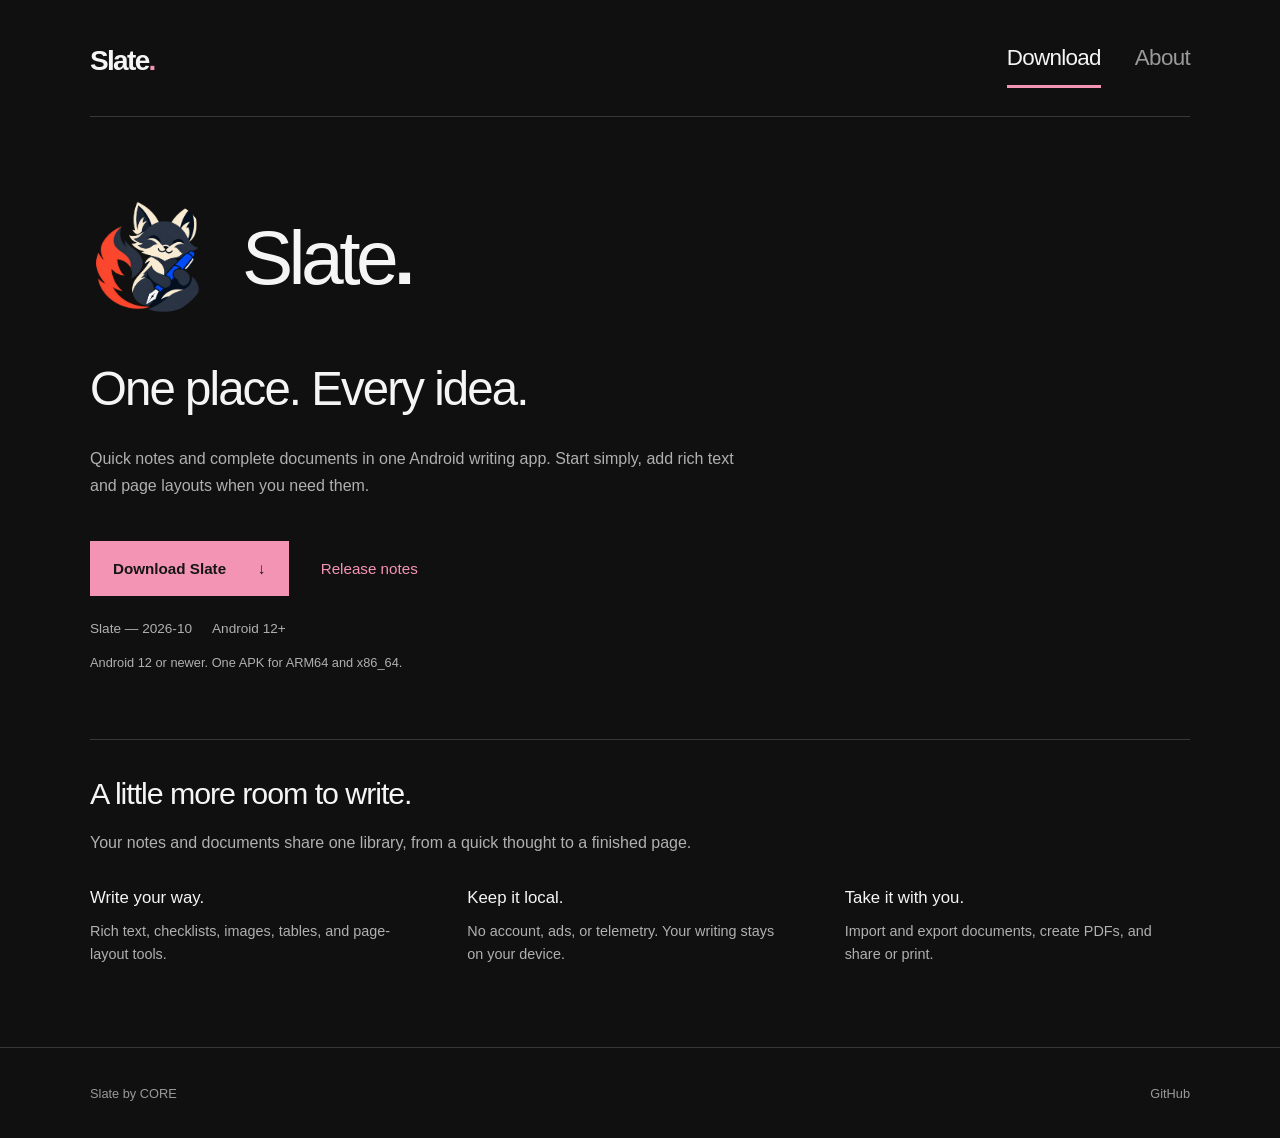
==== commit bc1d650e: "Simplify product website around downloads and a brief overview" ====
--- a/docs/index.html
+++ b/docs/index.html
@@ -4,7 +4,7 @@
   <meta charset="utf-8">
   <meta name="viewport" content="width=device-width, initial-scale=1">
   <meta name="theme-color" content="#101010">
-  <meta name="description" content="Slate by CORE — two private, local-first Android writing products: R1 for fast notes and documents, R2 for full word processing.">
+  <meta name="description" content="Quick notes and complete documents in one Android writing app. Start simply, add rich text and page layouts when you need them.">
   <link rel="canonical" href="https://slate.iiankehn.com/">
   <meta property="og:type" content="website">
   <meta property="og:title" content="Slate by CORE — R1 and R2">
@@ -17,7 +17,7 @@
   <title>Slate by CORE — R1 and R2</title>
   <link rel="icon" href="assets/slate-mascot-primary.webp?v=2026-10">
   <link rel="apple-touch-icon" href="assets/slate-mascot-primary.png?v=2026-10">
-  <link rel="stylesheet" href="styles.css?v=landing-exact-20261007">
+  <link rel="stylesheet" href="styles.css?v=product-20261007">
   <script type="application/ld+json">
     {"@context":"https://schema.org","@graph":[
       {"@type":"SoftwareApplication","name":"Slate R1","applicationCategory":"ProductivityApplication","operatingSystem":"Android 12 or newer","url":"https://slate.iiankehn.com/#products","downloadUrl":"https://github.com/iiankehn/slate-android/releases/latest","codeRepository":"https://github.com/iiankehn/slate-android","description":"A private, local-first notes and document app for Android."},
@@ -25,132 +25,15 @@
     ]}
   </script>
 </head>
-<body>
-  <a class="skip" href="#main">Skip to content</a><header class="site-header"><div class="shell header-inner"><a class="brand" href="index.html">Slate<span>.</span></a><nav aria-label="Primary"><a href="#top" aria-current="page">Home</a><a href="#adaptive">App</a><a href="#download">Download</a></nav></div></header><main id="main" class="shell">
-    <span id="top" aria-hidden="true"></span>
-    <section class="home-intro" id="top"><div class="intro-top"><img class="avatar app-avatar" src="../assets/slate-mascot-primary.webp" alt="Slate icon" width="120" height="120"><h1>Slate<span>.</span></h1></div><p class="home-statement">Two waysto write.One Slate.</p><p class="work-line">R1 is the fast, focused notes and document app. R2 is the full word processor built for larger documents and every Android form factor. They are distinct products—not versions of one another.</p>
-        <div class="home-actions">
-          <a class="button" href="#products">Choose your Slate <span>↓</span></a>
-          <a class="text-link" href="#downloads">View downloads</a>
-        </div>
-        <div class="article-meta"><span>Android 12+</span><span>Separate installs</span><span>Independent releases</span></div>
-      </section><section class="projects" aria-label="Shared Slate principles">
-      <div class="project"><h3>Local first</h3><p>Your device is authoritative</p></div>
-      <div class="project"><h3>No account</h3><p>Open the app and write</p></div>
-      <div class="project"><h3>No telemetry</h3><p>No ads or behavioral analytics</p></div>
-      <div class="project"><h3>Open development</h3><p>Source and issues on GitHub</p></div>
-    </section>
+<body><a class="skip" href="#main">Skip to content</a>
+<header class="site-header"><div class="shell header-inner"><a class="brand" href="index.html">Slate<span>.</span></a><nav aria-label="Primary"><a href="#download" aria-current="page">Download</a><a href="#about">About</a></nav></div></header>
+<main id="main" class="shell">
+<section class="home-intro" id="download" aria-labelledby="product-title">
+<div class="intro-top"><img class="avatar app-avatar" src="../assets/slate-mascot-primary.webp" alt="" width="120" height="120"><h1 id="product-title">Slate<span>.</span></h1></div>
+<p class="home-statement">One place. Every idea.</p><p class="work-line">Quick notes and complete documents in one Android writing app. Start simply, add rich text and page layouts when you need them.</p>
+<div class="home-actions"><a class="button" data-product="slate" data-release-link href="https://github.com/iiankehn/slate-android/releases/download/slate-2026-10/Slate-2026-10.apk">Download Slate <span aria-hidden="true">↓</span></a><a class="text-link" href="https://github.com/iiankehn/slate-android/releases/latest">Release notes</a></div>
+<p class="product-meta"><span><span data-product="slate" data-release-version>Slate — 2026-10</span></span><span>Android 12+</span></p><p class="product-note">Android 12 or newer. One APK for ARM64 and x86_64.</p>
 
-    <section class="content-section" id="identity">
-      <header class="section-heading"><p class="overline">THE SLATE MARK</p>
-        <h2>Curiosity. Craft.<br>A little fire.</h2>
-        </header><div class="reading">
-        <p class="brand-intro">The smoother Slate mascot keeps the character that made the product recognizable while replacing stone and metallic detail with a bold, flat silhouette built to work across the entire family.</p>
-        <div class="projects">
-          <article class="project"><strong>Cat-fox</strong><span>Curious, focused, and adaptable.</span></article>
-          <article class="project"><strong>Cobalt pen</strong><span>The deliberate craft of writing.</span></article>
-          <article class="project"><strong>Flame tail</strong><span>Ideas with motion and a distinct spark.</span></article>
-        </div>
-      </div>
-    </section>
-
-    <section class="content-section" id="products">
-      <header class="section-heading"><p class="overline">CHOOSE BY PURPOSE</p><h2>Same principles.<br>Different work.</h2></header><div class="reading">
-        <div></div>
-        <p>Both products are native Android apps with independent packages, repositories, release lines, and update channels. Install either—or keep both side by side.</p>
-      </div>
-
-      <div class="projects">
-        <article class="project">
-          <div class="product-card-head">
-            <img src="https://raw.githubusercontent.com/iiankehn/slate-android/main/app/src/main/res/drawable-nodpi/ic_launcher_art.webp" alt="Slate R1 icon" class="project-icon app-icon">
-            <div><p class="product-code"><span class="product-token r1-token">R1</span> NOTES + DOCUMENTS</p><h3>Capture quickly.<br>Organize naturally.</h3></div>
-          </div>
-          <p class="product-summary">A focused notes and document workspace for everyday writing, organization, recovery, and file exchange.</p>
-          <ul>
-            <li>Fast notes, checklists, links, tables, and images</li>
-            <li>Folders, tags, favorites, archive, trash, and search</li>
-            <li>TXT, Markdown, DOCX, PDF, sharing, and printing</li>
-            <li>Signed monthly releases with an in-app updater</li>
-          </ul>
-          <div class="project-status" aria-live="polite"><span class="status-dot live"></span><strong data-product="r1" data-release-status>Signed release available</strong><small data-product="r1" data-release-version>R1 2026-09</small></div>
-          <div class="card-actions">
-            <a class="button" data-product="r1" data-release-link href="https://github.com/iiankehn/slate-android/releases/download/r1-2026-09/Slate-R1-2026-09.apk">Download R1 <span>↓</span></a>
-            <a class="text-link" href="https://github.com/iiankehn/slate-android">R1 repository →</a>
-          </div>
-        </article>
-
-        <article class="project">
-          <div class="product-card-head">
-            <img src="https://raw.githubusercontent.com/iiankehn/slate-r2-android/main/app/src/main/res/drawable-nodpi/ic_launcher_art.webp" alt="Slate R2 icon" class="project-icon app-icon">
-            <div><p class="product-code"><span class="product-token r2-token">R2</span> WORD PROCESSOR</p><h3>Build documents.<br>Control every page.</h3></div>
-          </div>
-          <p class="product-summary">A full word processor for structured, page-aware documents across phones, tablets, foldables, and Googlebook Android.</p>
-          <ul>
-            <li>Pages, sections, columns, headers, and footers</li>
-            <li>Rich formatting, lists, tables, and pictures</li>
-            <li>DOCX interchange, deterministic PDF, and printing</li>
-            <li>Touch, stylus, mouse, trackpad, and keyboard layouts</li>
-          </ul>
-          <div class="project-status" aria-live="polite"><span class="status-dot pending"></span><strong data-product="r2" data-release-status>Release candidate</strong><small data-product="r2" data-release-version>Signed release pending</small></div>
-          <div class="card-actions">
-            <a class="button" data-product="r2" data-release-link href="https://github.com/iiankehn/slate-r2-android/releases">R2 downloads <span>→</span></a>
-            <a class="text-link" href="https://github.com/iiankehn/slate-r2-android">R2 repository →</a>
-          </div>
-        </article>
-      </div>
-    </section>
-
-    <section class="content-section" id="compare">
-      <header class="section-heading"><p class="overline">THE PRODUCT LINE</p>
-      <h2>Pick the workspace<br>that matches the job.</h2>
-      </header><div class="comparison-table" role="table" aria-label="Compare Slate R1 and R2">
-        <div class="comparison-row comparison-head" role="row"><span role="columnheader">Designed for</span><strong role="columnheader">Slate R1</strong><strong role="columnheader">Slate R2</strong></div>
-        <div class="comparison-row" role="row"><span role="rowheader">Primary work</span><p>Notes and everyday documents</p><p>Full page-based documents</p></div>
-        <div class="comparison-row" role="row"><span role="rowheader">Workspace</span><p>Library plus focused editor</p><p>Ribbon, canvas, navigator, inspector</p></div>
-        <div class="comparison-row" role="row"><span role="rowheader">Best fit</span><p>Phone-first speed and organization</p><p>All form factors and input methods</p></div>
-        <div class="comparison-row" role="row"><span role="rowheader">Install identity</span><p><code>com.iiankehn.slate</code></p><p><code>com.iiankehn.slater2</code></p></div>
-        <div class="comparison-row" role="row"><span role="rowheader">Release line</span><p>Independent monthly R1 releases</p><p>Independent monthly R2 releases</p></div>
-      </div>
-    </section>
-
-    <section class="content-section" id="principles">
-      <header class="section-heading"><p class="overline">THE SLATE STANDARD</p>
-        <h2>Private by design.<br>Native by choice.</h2>
-        </header><div class="reading">
-        <p>Slate keeps writing local and useful without an account. Both products use native Kotlin and Jetpack Compose, avoid advertising and telemetry, and leave import, export, sharing, printing, and updates under your control.</p>
-        <div class="principle-links">
-          <a href="https://github.com/iiankehn/slate-android/blob/main/docs/PRIVACY.md">R1 privacy →</a>
-          <a href="https://github.com/iiankehn/slate-r2-android/blob/main/docs/PRIVACY.md">R2 privacy →</a>
-        </div>
-      </div>
-    </section>
-
-    <section class="content-section" id="downloads">
-      <header class="section-heading"><p class="overline">DOWNLOAD SLATE</p><h2>Choose your workspace.</h2></header><div class="reading">
-        <div></div>
-        <p>Android 12 or newer is required. R1 and R2 use separate application identities and can be installed together.</p>
-      </div>
-      <div class="projects">
-        <article class="project">
-          <span class="download-label">SLATE R1</span>
-          <h3>Notes and documents</h3>
-          <p data-product="r1" data-download-copy>Latest signed monthly APK with verified update metadata.</p>
-          <a class="button" data-product="r1" data-release-link href="https://github.com/iiankehn/slate-android/releases/download/r1-2026-09/Slate-R1-2026-09.apk">Download R1</a>
-          <a class="text-link" href="https://github.com/iiankehn/slate-android/releases">All R1 releases</a>
-          <a class="text-link" data-product="r1" data-checksum-link href="https://github.com/iiankehn/slate-android/releases/download/r1-2026-09/Slate-R1-2026-09.apk.sha256">Verify SHA-256</a>
-        </article>
-        <article class="project">
-          <span class="download-label">SLATE R2</span>
-          <h3>Full word processing</h3>
-          <p data-product="r2" data-download-copy>The signed public R2 APK will appear on its release page after publication.</p>
-          <a class="button" data-product="r2" data-release-link href="https://github.com/iiankehn/slate-r2-android/releases">R2 download page</a>
-          <a class="text-link" href="https://github.com/iiankehn/slate-r2-android/actions">R2 build status</a>
-        </article>
-      </div>
-    </section>
-  </main>
-
-  <footer class="site-footer"><div class="shell footer-inner"><span>Slate by CORE</span><a href="https://github.com/iiankehn">GitHub</a></div></footer><script src="script.js"></script>
-</body>
-</html>+</section>
+<section class="product-about" id="about" aria-labelledby="about-title"><h2 id="about-title">A little more room to write.</h2><p class="work-line">Your notes and documents share one library, from a quick thought to a finished page.</p><div class="product-highlights"><div><h3>Write your way.</h3><p>Rich text, checklists, images, tables, and page-layout tools.</p></div><div><h3>Keep it local.</h3><p>No account, ads, or telemetry. Your writing stays on your device.</p></div><div><h3>Take it with you.</h3><p>Import and export documents, create PDFs, and share or print.</p></div></div></section>
+</main><footer class="site-footer"><div class="shell footer-inner"><span>Slate by CORE</span><a href="https://github.com/iiankehn/slate-android">GitHub</a></div></footer><script src="script.js"></script></body></html>
--- a/docs/styles.css
+++ b/docs/styles.css
@@ -38,3 +38,15 @@
 @media print{.site-header,.site-footer,.home-actions{display:none}body{background:white;color:black}.shell,.reading{width:100%;max-width:none}.reading a{color:black}}
 
 .project{min-width:0}.tile-image{width:100%;margin:0 0 24px}.article-meta span+span:before{content:" · "}.project .overline{color:var(--accent)}
+
+/* Compact product pages, using the shared Landing type and spacing. */
+.product-meta{display:flex;flex-wrap:wrap;gap:8px 20px;margin:22px 0 0;color:var(--muted);font-size:.85rem}
+.product-note{color:var(--muted);font-size:.8rem;margin:12px 0 0;max-width:650px}
+.product-about{border-top:1px solid var(--line);padding-top:34px}
+.product-about h2{font-size:1.9rem;font-weight:400;letter-spacing:-.035em;line-height:1.25;margin-bottom:18px}
+.product-highlights{display:grid;grid-template-columns:repeat(3,minmax(0,1fr));gap:32px;margin-top:28px}
+.product-highlights h3{font-size:1.05rem;font-weight:500;margin-bottom:8px}
+.product-highlights p{color:var(--muted);font-size:.9rem;margin-bottom:0;max-width:320px}
+.beta-release{margin:18px 0 0;font-size:.85rem;color:var(--muted)}
+.beta-release a{color:var(--accent)}
+@media(max-width:600px){.product-about{margin-top:22px;padding-top:28px}.product-highlights{grid-template-columns:1fr;gap:22px}.product-meta{gap:6px 16px}}
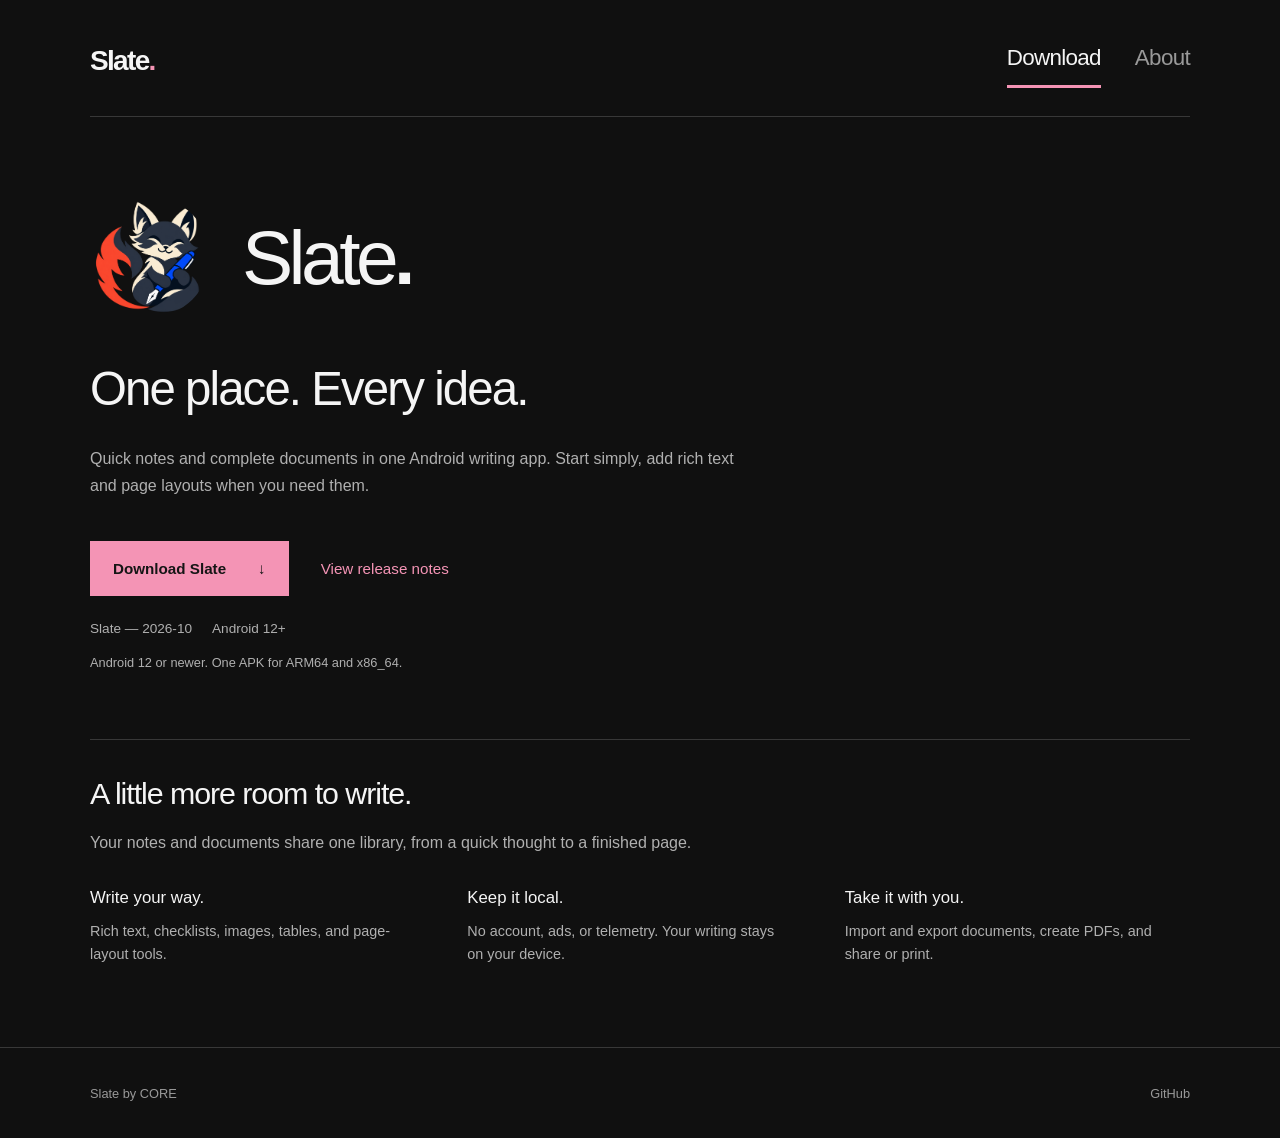
==== commit 941d2d9b: "Match release notes link wording with Acute" ====
--- a/docs/index.html
+++ b/docs/index.html
@@ -31,7 +31,7 @@
 <section class="home-intro" id="download" aria-labelledby="product-title">
 <div class="intro-top"><img class="avatar app-avatar" src="../assets/slate-mascot-primary.webp" alt="" width="120" height="120"><h1 id="product-title">Slate<span>.</span></h1></div>
 <p class="home-statement">One place. Every idea.</p><p class="work-line">Quick notes and complete documents in one Android writing app. Start simply, add rich text and page layouts when you need them.</p>
-<div class="home-actions"><a class="button" data-product="slate" data-release-link href="https://github.com/iiankehn/slate-android/releases/download/slate-2026-10/Slate-2026-10.apk">Download Slate <span aria-hidden="true">↓</span></a><a class="text-link" href="https://github.com/iiankehn/slate-android/releases/latest">Release notes</a></div>
+<div class="home-actions"><a class="button" data-product="slate" data-release-link href="https://github.com/iiankehn/slate-android/releases/download/slate-2026-10/Slate-2026-10.apk">Download Slate <span aria-hidden="true">↓</span></a><a class="text-link" href="https://github.com/iiankehn/slate-android/releases/latest">View release notes</a></div>
 <p class="product-meta"><span><span data-product="slate" data-release-version>Slate — 2026-10</span></span><span>Android 12+</span></p><p class="product-note">Android 12 or newer. One APK for ARM64 and x86_64.</p>
 
 </section>
